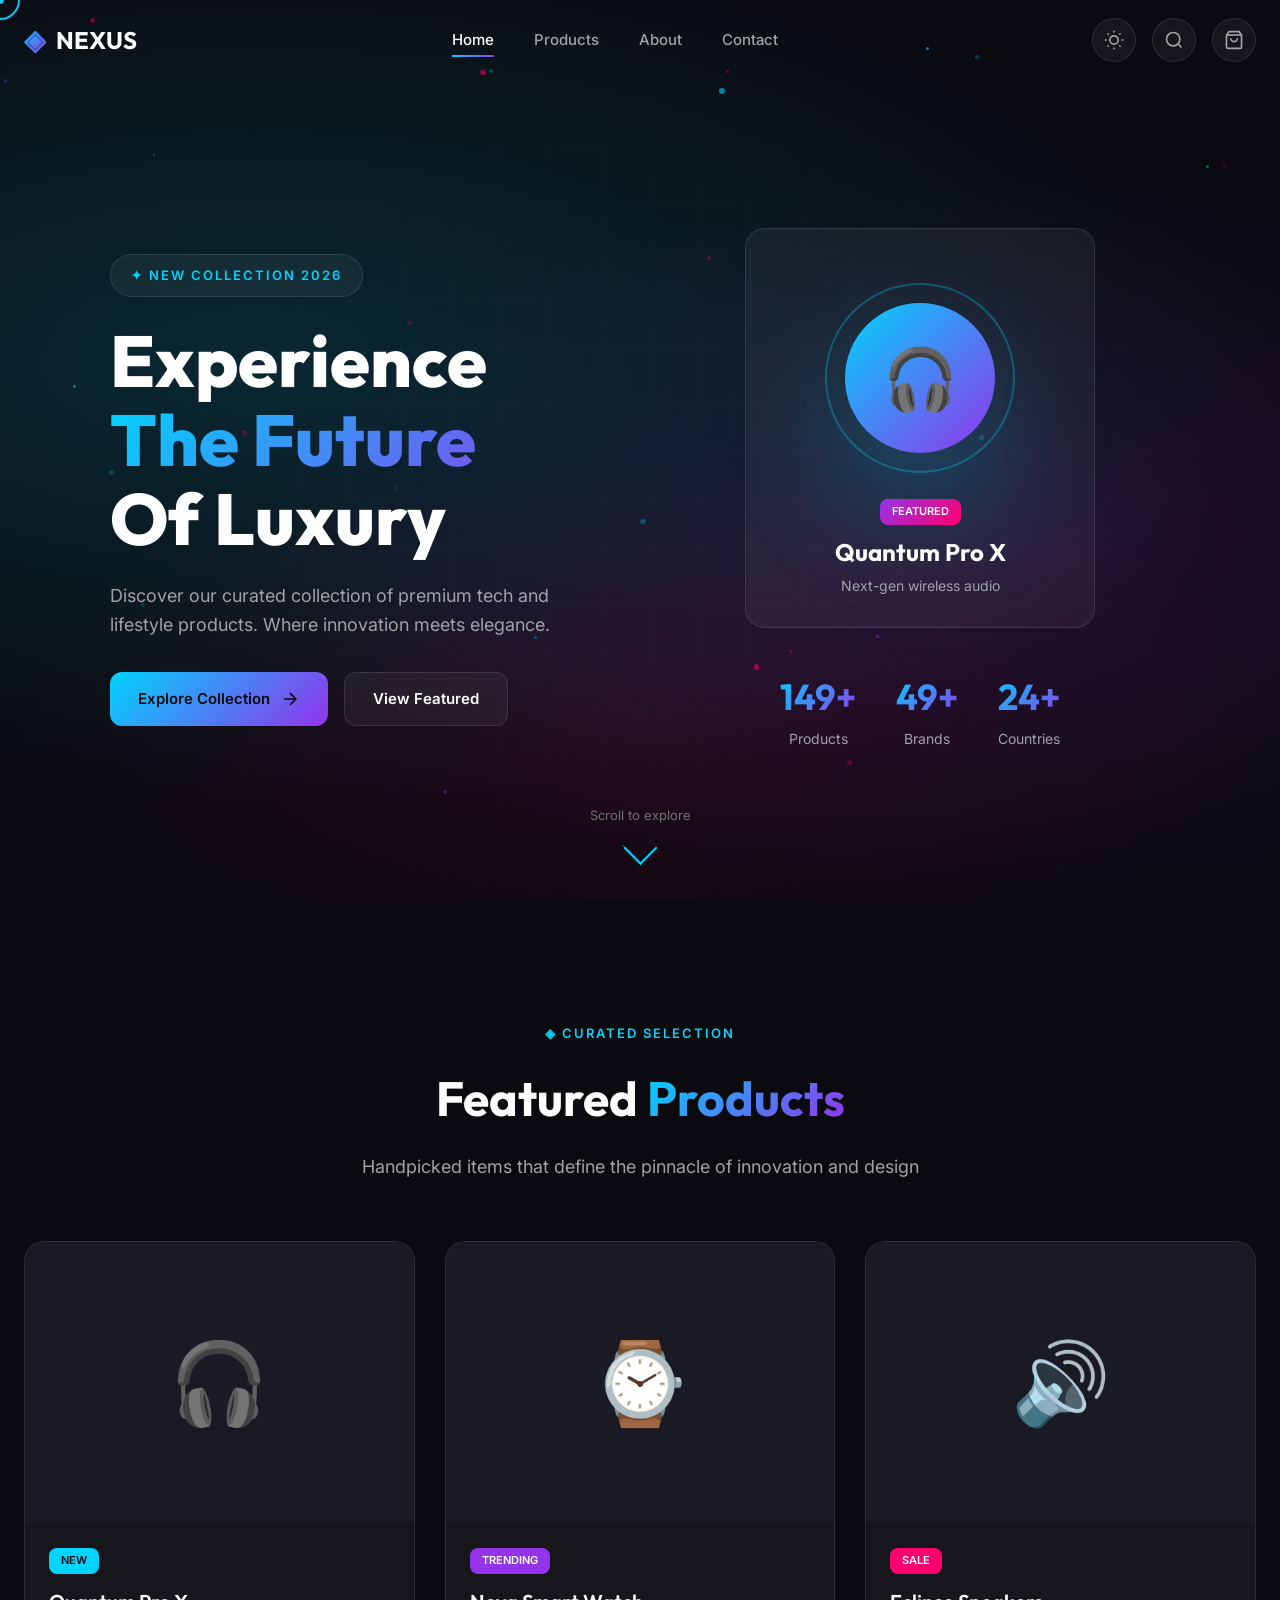
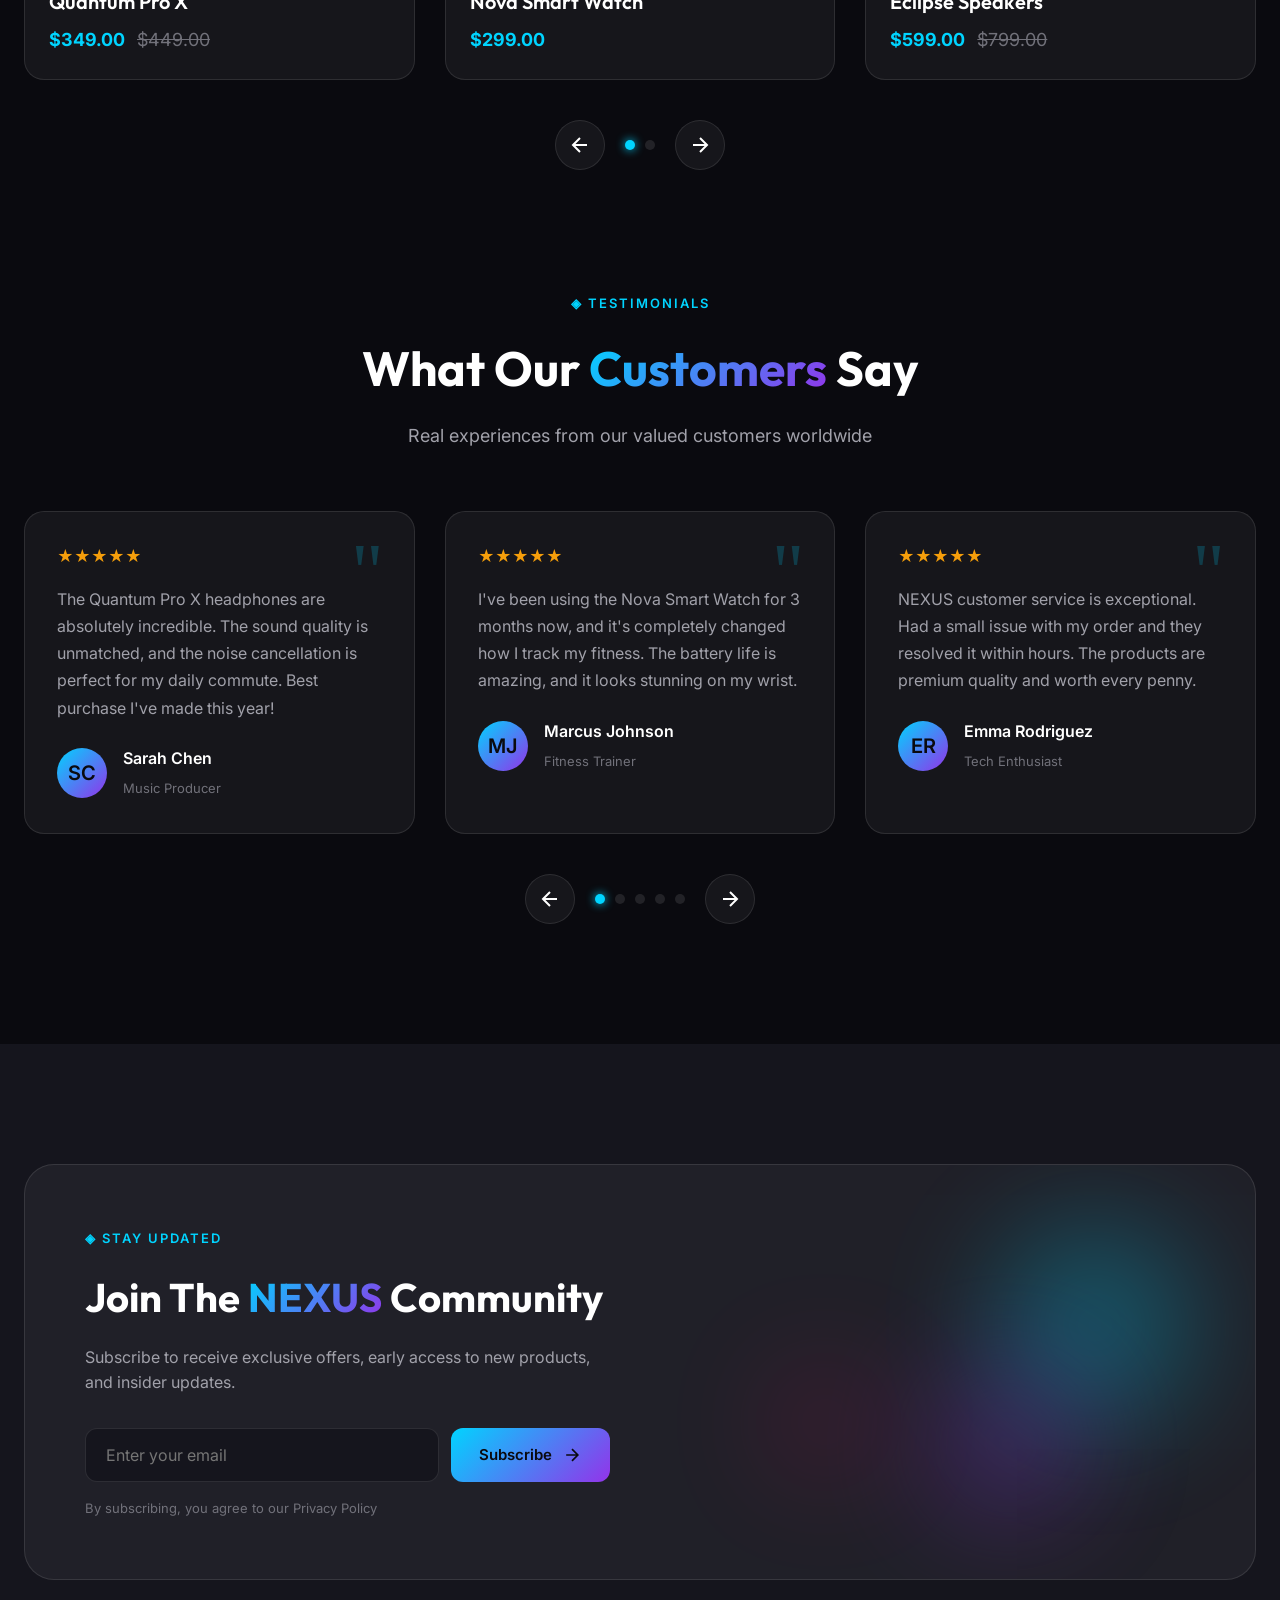
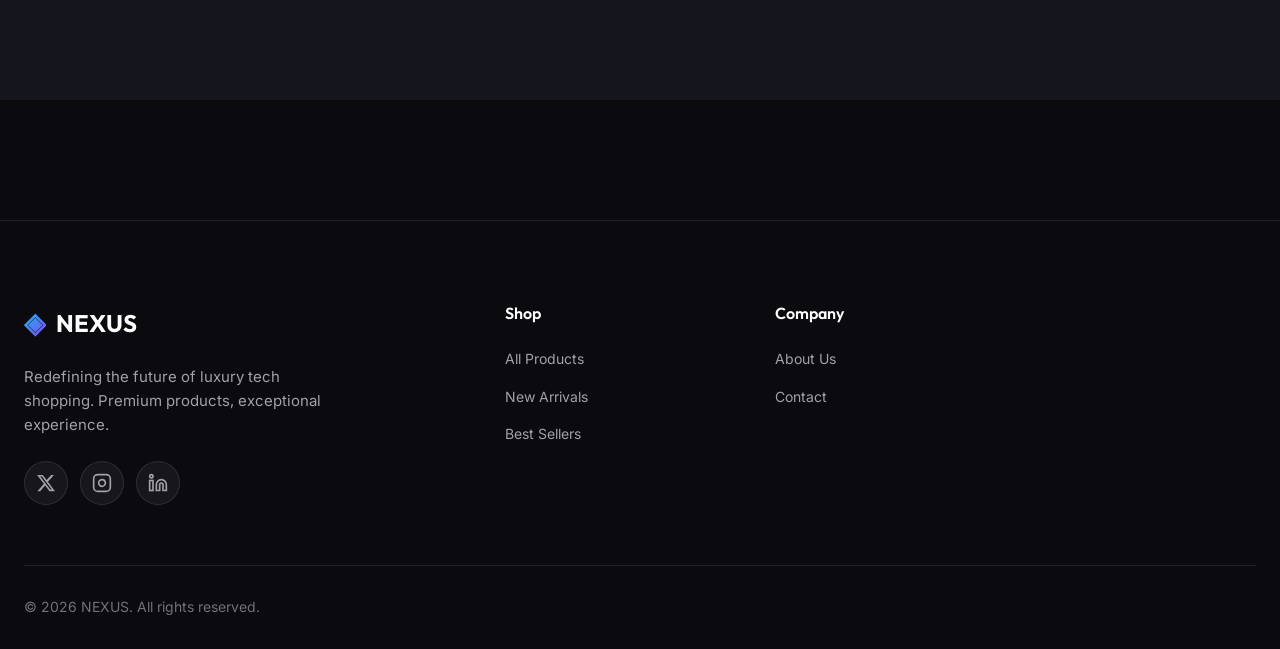
==== index.html @ 5482d5ea "first commit" ====
<!DOCTYPE html>
<html lang="en">

<head>
    <meta charset="UTF-8">
    <meta name="viewport" content="width=device-width, initial-scale=1.0">
    <meta name="description"
        content="NEXUS - Premium luxury e-commerce destination for cutting-edge tech and lifestyle products. Experience the future of online shopping.">
    <meta name="keywords" content="luxury, ecommerce, premium, tech, gadgets, lifestyle">
    <meta name="author" content="NEXUS">
    <title>NEXUS | Premium Tech & Lifestyle</title>

    <!-- Google Fonts -->
    <link rel="preconnect" href="https://fonts.googleapis.com">
    <link rel="preconnect" href="https://fonts.gstatic.com" crossorigin>
    <link
        href="https://fonts.googleapis.com/css2?family=Inter:wght@300;400;500;600;700&family=Outfit:wght@300;400;500;600;700;800&display=swap"
        rel="stylesheet">

    <!-- Styles -->
    <link rel="stylesheet" href="styles.css">
</head>

<body>
    <!-- Particle Background -->
    <div id="particles-container" class="particles-container"></div>

    <!-- Custom Cursor -->
    <div class="cursor cursor-dot"></div>
    <div class="cursor cursor-outline"></div>

    <!-- Loading Screen -->
    <div id="loading-screen" class="loading-screen">
        <div class="loader">
            <div class="loader-ring"></div>
            <div class="loader-ring"></div>
            <div class="loader-ring"></div>
            <span class="loader-text">NEXUS</span>
        </div>
    </div>

    <!-- Header -->
    <header id="header" class="header">
        <nav class="nav container">
            <a href="#" class="logo">
                <span class="logo-icon">◈</span>
                <span class="logo-text">NEXUS</span>
            </a>

            <ul class="nav-links">
                <li><a href="index.html" class="nav-link active">Home</a></li>
                <li><a href="products.html" class="nav-link">Products</a></li>
                <li><a href="about.html" class="nav-link">About</a></li>
                <li><a href="contact.html" class="nav-link">Contact</a></li>
            </ul>

            <div class="nav-actions">
                <button id="theme-toggle" class="nav-btn magnetic-btn" aria-label="Toggle Theme">
                    <svg class="theme-icon-dark" width="20" height="20" viewBox="0 0 24 24" fill="none"
                        stroke="currentColor" stroke-width="2">
                        <circle cx="12" cy="12" r="5"></circle>
                        <line x1="12" y1="1" x2="12" y2="3"></line>
                        <line x1="12" y1="21" x2="12" y2="23"></line>
                        <line x1="4.22" y1="4.22" x2="5.64" y2="5.64"></line>
                        <line x1="18.36" y1="18.36" x2="19.78" y2="19.78"></line>
                        <line x1="1" y1="12" x2="3" y2="12"></line>
                        <line x1="21" y1="12" x2="23" y2="12"></line>
                        <line x1="4.22" y1="19.78" x2="5.64" y2="18.36"></line>
                        <line x1="18.36" y1="5.64" x2="19.78" y2="4.22"></line>
                    </svg>
                    <svg class="theme-icon-light" width="20" height="20" viewBox="0 0 24 24" fill="none"
                        stroke="currentColor" stroke-width="2">
                        <path d="M21 12.79A9 9 0 1 1 11.21 3 7 7 0 0 0 21 12.79z"></path>
                    </svg>
                </button>

                <button id="search-toggle" class="nav-btn magnetic-btn" aria-label="Search">
                    <svg width="20" height="20" viewBox="0 0 24 24" fill="none" stroke="currentColor" stroke-width="2">
                        <circle cx="11" cy="11" r="8"></circle>
                        <path d="M21 21l-4.35-4.35"></path>
                    </svg>
                </button>

                <button id="cart-toggle" class="nav-btn magnetic-btn cart-btn" aria-label="Shopping Cart">
                    <svg width="20" height="20" viewBox="0 0 24 24" fill="none" stroke="currentColor" stroke-width="2">
                        <path d="M6 2L3 6v14a2 2 0 0 0 2 2h14a2 2 0 0 0 2-2V6l-3-4z"></path>
                        <line x1="3" y1="6" x2="21" y2="6"></line>
                        <path d="M16 10a4 4 0 0 1-8 0"></path>
                    </svg>
                    <span id="cart-count" class="cart-count">0</span>
                </button>

                <button id="mobile-menu-toggle" class="nav-btn mobile-menu-btn" aria-label="Menu">
                    <span class="hamburger"></span>
                </button>
            </div>
        </nav>

        <!-- Mobile Menu -->
        <div id="mobile-menu" class="mobile-menu">
            <ul class="mobile-nav-links">
                <li><a href="index.html" class="mobile-nav-link">Home</a></li>
                <li><a href="products.html" class="mobile-nav-link">Products</a></li>
                <li><a href="about.html" class="mobile-nav-link">About</a></li>
                <li><a href="contact.html" class="mobile-nav-link">Contact</a></li>
            </ul>
        </div>
    </header>

    <!-- Search Overlay -->
    <div id="search-overlay" class="search-overlay">
        <div class="search-container">
            <button id="search-close" class="search-close">&times;</button>
            <div class="search-input-wrapper">
                <svg class="search-icon" width="24" height="24" viewBox="0 0 24 24" fill="none" stroke="currentColor"
                    stroke-width="2">
                    <circle cx="11" cy="11" r="8"></circle>
                    <path d="M21 21l-4.35-4.35"></path>
                </svg>
                <input type="text" id="search-input" class="search-input" placeholder="Search for products..."
                    autocomplete="off">
            </div>
            <div id="search-suggestions" class="search-suggestions"></div>
        </div>
    </div>

    <!-- Main Content -->
    <main>
        <!-- Hero Section -->
        <section id="home" class="hero">
            <div class="hero-bg">
                <div class="hero-gradient"></div>
                <div class="hero-mesh"></div>
            </div>

            <div class="hero-content container">
                <div class="hero-text">
                    <span class="hero-badge animate-on-scroll">✦ NEW COLLECTION 2026</span>
                    <h1 class="hero-title">
                        <span class="title-line animate-on-scroll" data-delay="100">Experience</span>
                        <span class="title-line gradient-text animate-on-scroll" data-delay="200">The Future</span>
                        <span class="title-line animate-on-scroll" data-delay="300">Of Luxury</span>
                    </h1>
                    <p class="hero-description animate-on-scroll" data-delay="400">
                        Discover our curated collection of premium tech and lifestyle products.
                        Where innovation meets elegance.
                    </p>
                    <div class="hero-buttons animate-on-scroll" data-delay="500">
                        <a href="products.html" class="btn btn-primary magnetic-btn">
                            <span>Explore Collection</span>
                            <svg width="20" height="20" viewBox="0 0 24 24" fill="none" stroke="currentColor"
                                stroke-width="2">
                                <path d="M5 12h14M12 5l7 7-7 7" />
                            </svg>
                        </a>
                        <a href="#featured" class="btn btn-secondary magnetic-btn">
                            <span>View Featured</span>
                        </a>
                    </div>
                </div>

                <div class="hero-showcase animate-on-scroll" data-delay="300">
                    <div class="showcase-3d">
                        <div class="showcase-card">
                            <div class="showcase-glow"></div>
                            <div class="showcase-image">
                                <div class="floating-product">
                                    <div class="product-hologram"></div>
                                </div>
                            </div>
                            <div class="showcase-info">
                                <span class="showcase-label">Featured</span>
                                <h3>Quantum Pro X</h3>
                                <p>Next-gen wireless audio</p>
                            </div>
                        </div>
                    </div>
                    <div class="showcase-stats">
                        <div class="stat-item">
                            <span class="stat-value" data-count="150">0</span>
                            <span class="stat-label">Products</span>
                        </div>
                        <div class="stat-item">
                            <span class="stat-value" data-count="50">0</span>
                            <span class="stat-label">Brands</span>
                        </div>
                        <div class="stat-item">
                            <span class="stat-value" data-count="25">0</span>
                            <span class="stat-label">Countries</span>
                        </div>
                    </div>
                </div>
            </div>

            <div class="scroll-indicator">
                <span>Scroll to explore</span>
                <div class="scroll-arrow"></div>
            </div>
        </section>

        <!-- Featured Products Section -->
        <section id="featured" class="featured-section">
            <div class="container">
                <div class="section-header animate-on-scroll">
                    <span class="section-badge">◈ CURATED SELECTION</span>
                    <h2 class="section-title">Featured <span class="gradient-text">Products</span></h2>
                    <p class="section-description">Handpicked items that define the pinnacle of innovation and design
                    </p>
                </div>

                <div class="featured-carousel">
                    <div class="carousel-track" id="featured-track">
                        <!-- Featured products will be injected by JS -->
                    </div>
                    <div class="carousel-controls">
                        <button id="featured-prev" class="carousel-btn magnetic-btn" aria-label="Previous">
                            <svg width="24" height="24" viewBox="0 0 24 24" fill="none" stroke="currentColor"
                                stroke-width="2">
                                <path d="M19 12H5M12 19l-7-7 7-7" />
                            </svg>
                        </button>
                        <div class="carousel-dots" id="featured-dots"></div>
                        <button id="featured-next" class="carousel-btn magnetic-btn" aria-label="Next">
                            <svg width="24" height="24" viewBox="0 0 24 24" fill="none" stroke="currentColor"
                                stroke-width="2">
                                <path d="M5 12h14M12 5l7 7-7 7" />
                            </svg>
                        </button>
                    </div>
                </div>
            </div>

            <!-- Testimonials Section -->
            <section id="testimonials" class="testimonials-section">
                <div class="container">
                    <div class="section-header animate-on-scroll">
                        <span class="section-badge">◈ TESTIMONIALS</span>
                        <h2 class="section-title">What Our <span class="gradient-text">Customers</span> Say</h2>
                        <p class="section-description">Real experiences from our valued customers worldwide</p>
                    </div>

                    <div class="testimonials-carousel">
                        <div class="testimonials-track" id="testimonials-track">
                            <!-- Testimonials will be injected by JS -->
                        </div>
                        <div class="testimonials-controls">
                            <button id="testimonials-prev" class="carousel-btn magnetic-btn" aria-label="Previous">
                                <svg width="24" height="24" viewBox="0 0 24 24" fill="none" stroke="currentColor"
                                    stroke-width="2">
                                    <path d="M19 12H5M12 19l-7-7 7-7" />
                                </svg>
                            </button>
                            <div class="carousel-dots" id="testimonials-dots"></div>
                            <button id="testimonials-next" class="carousel-btn magnetic-btn" aria-label="Next">
                                <svg width="24" height="24" viewBox="0 0 24 24" fill="none" stroke="currentColor"
                                    stroke-width="2">
                                    <path d="M5 12h14M12 5l7 7-7 7" />
                                </svg>
                            </button>
                        </div>
                    </div>
                </div>
            </section>

            <!-- Newsletter Section -->
            <section id="contact" class="newsletter-section">
                <div class="container">
                    <div class="newsletter-card animate-on-scroll">
                        <div class="newsletter-content">
                            <span class="section-badge">◈ STAY UPDATED</span>
                            <h2 class="newsletter-title">Join The <span class="gradient-text">NEXUS</span> Community
                            </h2>
                            <p class="newsletter-description">Subscribe to receive exclusive offers, early access to new
                                products, and insider updates.</p>
                            <form id="newsletter-form" class="newsletter-form">
                                <div class="newsletter-input-group">
                                    <input type="email" id="newsletter-email" placeholder="Enter your email" required>
                                    <button type="submit" class="btn btn-primary magnetic-btn">
                                        <span>Subscribe</span>
                                        <svg width="20" height="20" viewBox="0 0 24 24" fill="none"
                                            stroke="currentColor" stroke-width="2">
                                            <path d="M5 12h14M12 5l7 7-7 7" />
                                        </svg>
                                    </button>
                                </div>
                            </form>
                            <p class="newsletter-note">By subscribing, you agree to our Privacy Policy</p>
                        </div>
                        <div class="newsletter-visual">
                            <div class="newsletter-shapes">
                                <div class="shape shape-1"></div>
                                <div class="shape shape-2"></div>
                                <div class="shape shape-3"></div>
                            </div>
                        </div>
                    </div>
                </div>
            </section>
    </main>

    <!-- Footer -->
    <footer class="footer">
        <div class="container">
            <div class="footer-grid">
                <div class="footer-brand">
                    <a href="index.html" class="logo">
                        <span class="logo-icon">◈</span>
                        <span class="logo-text">NEXUS</span>
                    </a>
                    <p class="footer-tagline">Redefining the future of luxury tech shopping. Premium products,
                        exceptional experience.</p>
                    <div class="footer-social">
                        <a href="#" class="social-link magnetic-btn" aria-label="Twitter">
                            <svg width="20" height="20" viewBox="0 0 24 24" fill="currentColor">
                                <path
                                    d="M18.244 2.25h3.308l-7.227 8.26 8.502 11.24H16.17l-5.214-6.817L4.99 21.75H1.68l7.73-8.835L1.254 2.25H8.08l4.713 6.231zm-1.161 17.52h1.833L7.084 4.126H5.117z" />
                            </svg>
                        </a>
                        <a href="#" class="social-link magnetic-btn" aria-label="Instagram">
                            <svg width="20" height="20" viewBox="0 0 24 24" fill="none" stroke="currentColor"
                                stroke-width="2">
                                <rect x="2" y="2" width="20" height="20" rx="5" ry="5"></rect>
                                <path d="M16 11.37A4 4 0 1 1 12.63 8 4 4 0 0 1 16 11.37z"></path>
                            </svg>
                        </a>
                        <a href="#" class="social-link magnetic-btn" aria-label="LinkedIn">
                            <svg width="20" height="20" viewBox="0 0 24 24" fill="none" stroke="currentColor"
                                stroke-width="2">
                                <path
                                    d="M16 8a6 6 0 0 1 6 6v7h-4v-7a2 2 0 0 0-2-2 2 2 0 0 0-2 2v7h-4v-7a6 6 0 0 1 6-6z">
                                </path>
                                <rect x="2" y="9" width="4" height="12"></rect>
                                <circle cx="4" cy="4" r="2"></circle>
                            </svg>
                        </a>
                    </div>
                </div>
                <div class="footer-links">
                    <h4>Shop</h4>
                    <ul>
                        <li><a href="products.html">All Products</a></li>
                        <li><a href="products.html">New Arrivals</a></li>
                        <li><a href="products.html">Best Sellers</a></li>
                    </ul>
                </div>
                <div class="footer-links">
                    <h4>Company</h4>
                    <ul>
                        <li><a href="about.html">About Us</a></li>
                        <li><a href="contact.html">Contact</a></li>
                    </ul>
                </div>
            </div>
            <div class="footer-bottom">
                <p>&copy; 2026 NEXUS. All rights reserved.</p>
            </div>
        </div>
    </footer>

    <!-- Cart Sidebar -->
    <div id="cart-overlay" class="cart-overlay"></div>
    <aside id="cart-sidebar" class="cart-sidebar">
        <div class="cart-header">
            <h3>Your Cart</h3>
            <button id="cart-close" class="cart-close">&times;</button>
        </div>

        <div id="cart-items" class="cart-items">
            <!-- Cart items will be injected by JS -->
            <div class="cart-empty">
                <svg width="64" height="64" viewBox="0 0 24 24" fill="none" stroke="currentColor" stroke-width="1">
                    <path d="M6 2L3 6v14a2 2 0 0 0 2 2h14a2 2 0 0 0 2-2V6l-3-4z"></path>
                    <line x1="3" y1="6" x2="21" y2="6"></line>
                    <path d="M16 10a4 4 0 0 1-8 0"></path>
                </svg>
                <p>Your cart is empty</p>
                <a href="#products" class="btn btn-secondary">Start Shopping</a>
            </div>
        </div>

        <div id="cart-footer" class="cart-footer">
            <div class="cart-subtotal">
                <span>Subtotal</span>
                <span id="cart-total">$0.00</span>
            </div>
            <p class="cart-note">Shipping and taxes calculated at checkout</p>
            <button id="checkout-btn" class="btn btn-primary checkout-btn magnetic-btn">
                <span>Proceed to Checkout</span>
                <svg width="20" height="20" viewBox="0 0 24 24" fill="none" stroke="currentColor" stroke-width="2">
                    <path d="M5 12h14M12 5l7 7-7 7" />
                </svg>
            </button>
        </div>
    </aside>

    <!-- Product Quick View Modal -->
    <div id="product-modal" class="product-modal">
        <div class="modal-overlay"></div>
        <div class="modal-content">
            <button id="modal-close" class="modal-close">&times;</button>

            <div class="modal-body">
                <div class="modal-gallery">
                    <div class="gallery-main">
                        <img id="modal-main-image" src="" alt="Product Image">
                        <button class="gallery-zoom" id="gallery-zoom">
                            <svg width="24" height="24" viewBox="0 0 24 24" fill="none" stroke="currentColor"
                                stroke-width="2">
                                <circle cx="11" cy="11" r="8"></circle>
                                <line x1="21" y1="21" x2="16.65" y2="16.65"></line>
                                <line x1="11" y1="8" x2="11" y2="14"></line>
                                <line x1="8" y1="11" x2="14" y2="11"></line>
                            </svg>
                        </button>
                    </div>
                    <div class="gallery-thumbs" id="modal-thumbs">
                        <!-- Thumbnails injected by JS -->
                    </div>
                </div>

                <div class="modal-details">
                    <div class="modal-badges" id="modal-badges"></div>
                    <h2 id="modal-title" class="modal-title"></h2>
                    <div class="modal-rating" id="modal-rating"></div>
                    <div class="modal-price" id="modal-price"></div>
                    <p id="modal-description" class="modal-description"></p>

                    <div class="modal-options">
                        <div class="quantity-selector">
                            <label>Quantity</label>
                            <div class="quantity-controls">
                                <button id="qty-decrease" class="qty-btn">-</button>
                                <input type="number" id="modal-quantity" value="1" min="1" max="10">
                                <button id="qty-increase" class="qty-btn">+</button>
                            </div>
                        </div>
                    </div>

                    <div class="modal-actions">
                        <button id="modal-add-to-cart" class="btn btn-primary magnetic-btn">
                            <svg width="20" height="20" viewBox="0 0 24 24" fill="none" stroke="currentColor"
                                stroke-width="2">
                                <path d="M6 2L3 6v14a2 2 0 0 0 2 2h14a2 2 0 0 0 2-2V6l-3-4z"></path>
                                <line x1="3" y1="6" x2="21" y2="6"></line>
                                <path d="M16 10a4 4 0 0 1-8 0"></path>
                            </svg>
                            <span>Add to Cart</span>
                        </button>
                        <button class="btn btn-secondary wishlist-btn magnetic-btn">
                            <svg width="20" height="20" viewBox="0 0 24 24" fill="none" stroke="currentColor"
                                stroke-width="2">
                                <path
                                    d="M20.84 4.61a5.5 5.5 0 0 0-7.78 0L12 5.67l-1.06-1.06a5.5 5.5 0 0 0-7.78 7.78l1.06 1.06L12 21.23l7.78-7.78 1.06-1.06a5.5 5.5 0 0 0 0-7.78z">
                                </path>
                            </svg>
                        </button>
                    </div>

                    <div class="modal-features">
                        <div class="feature-item">
                            <svg width="20" height="20" viewBox="0 0 24 24" fill="none" stroke="currentColor"
                                stroke-width="2">
                                <rect x="1" y="3" width="15" height="13"></rect>
                                <polygon points="16 8 20 8 23 11 23 16 16 16 16 8"></polygon>
                                <circle cx="5.5" cy="18.5" r="2.5"></circle>
                                <circle cx="18.5" cy="18.5" r="2.5"></circle>
                            </svg>
                            <span>Free Shipping</span>
                        </div>
                        <div class="feature-item">
                            <svg width="20" height="20" viewBox="0 0 24 24" fill="none" stroke="currentColor"
                                stroke-width="2">
                                <polyline points="23 4 23 10 17 10"></polyline>
                                <path d="M20.49 15a9 9 0 1 1-2.12-9.36L23 10"></path>
                            </svg>
                            <span>30-Day Returns</span>
                        </div>
                        <div class="feature-item">
                            <svg width="20" height="20" viewBox="0 0 24 24" fill="none" stroke="currentColor"
                                stroke-width="2">
                                <path d="M12 22s8-4 8-10V5l-8-3-8 3v7c0 6 8 10 8 10z"></path>
                            </svg>
                            <span>2 Year Warranty</span>
                        </div>
                    </div>
                </div>
            </div>
        </div>
    </div>

    <!-- Image Zoom Modal -->
    <div id="zoom-modal" class="zoom-modal">
        <button id="zoom-close" class="zoom-close">&times;</button>
        <img id="zoom-image" src="" alt="Zoomed Product Image">
    </div>

    <!-- Toast Notification -->
    <div id="toast-container" class="toast-container"></div>

    <!-- JavaScript -->
    <script src="script.js"></script>
</body>

</html>
---- styles.css ----
/* ========================================
   NEXUS - Luxury E-Commerce Styles
   ======================================== */

/* CSS Custom Properties */
:root {
    /* Colors */
    --bg-primary: #0a0a0f;
    --bg-secondary: #15151d;
    --bg-tertiary: #1a1a25;
    --surface: rgba(255, 255, 255, 0.03);
    --surface-hover: rgba(255, 255, 255, 0.06);
    --glass: rgba(255, 255, 255, 0.05);
    --glass-border: rgba(255, 255, 255, 0.1);

    --primary: #00d4ff;
    --primary-dark: #00a8cc;
    --secondary: #9333ea;
    --accent: #ff006e;
    --success: #10b981;
    --warning: #f59e0b;

    --text-primary: #ffffff;
    --text-secondary: #a1a1aa;
    --text-muted: #71717a;

    /* Gradients */
    --gradient-primary: linear-gradient(135deg, var(--primary), var(--secondary));
    --gradient-accent: linear-gradient(135deg, var(--secondary), var(--accent));
    --gradient-glow: radial-gradient(circle at center, var(--primary), transparent 70%);

    /* Typography */
    --font-display: 'Outfit', sans-serif;
    --font-body: 'Inter', sans-serif;

    /* Spacing */
    --container-max: 1400px;
    --section-padding: 120px;
    --header-height: 80px;

    /* Transitions */
    --transition-fast: 0.2s ease;
    --transition-normal: 0.3s ease;
    --transition-slow: 0.5s ease;
    --transition-bounce: 0.5s cubic-bezier(0.68, -0.55, 0.265, 1.55);

    /* Shadows */
    --shadow-sm: 0 2px 10px rgba(0, 0, 0, 0.3);
    --shadow-md: 0 4px 20px rgba(0, 0, 0, 0.4);
    --shadow-lg: 0 10px 40px rgba(0, 0, 0, 0.5);
    --shadow-glow: 0 0 30px rgba(0, 212, 255, 0.3);

    /* Border Radius */
    --radius-sm: 8px;
    --radius-md: 12px;
    --radius-lg: 20px;
    --radius-xl: 30px;
}

/* Reset & Base */
*,
*::before,
*::after {
    margin: 0;
    padding: 0;
    box-sizing: border-box;
}

html {
    scroll-behavior: smooth;
    scrollbar-width: thin;
    scrollbar-color: var(--primary) var(--bg-secondary);
}

body {
    font-family: var(--font-body);
    background: var(--bg-primary);
    color: var(--text-primary);
    line-height: 1.6;
    overflow-x: hidden;
    -webkit-font-smoothing: antialiased;
}

::-webkit-scrollbar {
    width: 8px;
}

::-webkit-scrollbar-track {
    background: var(--bg-secondary);
}

::-webkit-scrollbar-thumb {
    background: var(--gradient-primary);
    border-radius: 4px;
}

a {
    text-decoration: none;
    color: inherit;
    transition: var(--transition-fast);
}

button {
    font-family: inherit;
    cursor: pointer;
    border: none;
    background: none;
}

img {
    max-width: 100%;
    display: block;
}

ul {
    list-style: none;
}

input,
select {
    font-family: inherit;
    font-size: inherit;
}

.container {
    max-width: var(--container-max);
    margin: 0 auto;
    padding: 0 24px;
}

/* Custom Cursor */
.cursor {
    position: fixed;
    pointer-events: none;
    z-index: 10000;
    mix-blend-mode: difference;
}

.cursor-dot {
    width: 8px;
    height: 8px;
    background: var(--primary);
    border-radius: 50%;
    transform: translate(-50%, -50%);
    transition: transform 0.1s ease;
}

.cursor-outline {
    width: 40px;
    height: 40px;
    border: 2px solid var(--primary);
    border-radius: 50%;
    transform: translate(-50%, -50%);
    transition: transform 0.15s ease, width 0.3s ease, height 0.3s ease;
}

.cursor-outline.hover {
    width: 60px;
    height: 60px;
    border-color: var(--secondary);
}

@media (max-width: 1024px) {
    .cursor {
        display: none;
    }
}

/* Particles Background */
.particles-container {
    position: fixed;
    top: 0;
    left: 0;
    width: 100%;
    height: 100%;
    pointer-events: none;
    z-index: 0;
    overflow: hidden;
}

.particle {
    position: absolute;
    width: 4px;
    height: 4px;
    background: var(--primary);
    border-radius: 50%;
    opacity: 0.3;
    animation: float 15s infinite ease-in-out;
}

@keyframes float {

    0%,
    100% {
        transform: translate(0, 0) scale(1);
        opacity: 0.3;
    }

    25% {
        transform: translate(50px, -100px) scale(1.2);
        opacity: 0.5;
    }

    50% {
        transform: translate(-30px, -200px) scale(0.8);
        opacity: 0.3;
    }

    75% {
        transform: translate(80px, -300px) scale(1.1);
        opacity: 0.4;
    }
}

/* Loading Screen */
.loading-screen {
    position: fixed;
    top: 0;
    left: 0;
    width: 100%;
    height: 100%;
    background: var(--bg-primary);
    display: flex;
    align-items: center;
    justify-content: center;
    z-index: 10001;
    transition: opacity 0.5s ease, visibility 0.5s ease;
}

.loading-screen.hidden {
    opacity: 0;
    visibility: hidden;
}

.loader {
    position: relative;
    width: 120px;
    height: 120px;
    display: flex;
    align-items: center;
    justify-content: center;
}

.loader-ring {
    position: absolute;
    width: 100%;
    height: 100%;
    border: 2px solid transparent;
    border-top-color: var(--primary);
    border-radius: 50%;
    animation: spin 1.5s linear infinite;
}

.loader-ring:nth-child(2) {
    width: 80%;
    height: 80%;
    border-top-color: var(--secondary);
    animation-duration: 1.2s;
    animation-direction: reverse;
}

.loader-ring:nth-child(3) {
    width: 60%;
    height: 60%;
    border-top-color: var(--accent);
    animation-duration: 0.9s;
}

.loader-text {
    font-family: var(--font-display);
    font-size: 14px;
    font-weight: 600;
    letter-spacing: 4px;
    color: var(--text-primary);
}

@keyframes spin {
    to {
        transform: rotate(360deg);
    }
}

/* Header */
.header {
    position: fixed;
    top: 0;
    left: 0;
    width: 100%;
    height: var(--header-height);
    z-index: 1000;
    transition: var(--transition-normal);
}

.header::before {
    content: '';
    position: absolute;
    inset: 0;
    background: rgba(10, 10, 15, 0.8);
    backdrop-filter: blur(20px);
    border-bottom: 1px solid var(--glass-border);
    opacity: 0;
    transition: var(--transition-normal);
}

.header.scrolled::before {
    opacity: 1;
}

.nav {
    position: relative;
    display: flex;
    align-items: center;
    justify-content: space-between;
    height: 100%;
}

.logo {
    display: flex;
    align-items: center;
    gap: 10px;
    font-family: var(--font-display);
    font-size: 24px;
    font-weight: 700;
    z-index: 10;
}

.logo-icon {
    font-size: 28px;
    background: var(--gradient-primary);
    -webkit-background-clip: text;
    -webkit-text-fill-color: transparent;
    background-clip: text;
    animation: pulse-glow 2s ease-in-out infinite;
}

@keyframes pulse-glow {

    0%,
    100% {
        filter: drop-shadow(0 0 10px rgba(0, 212, 255, 0.5));
    }

    50% {
        filter: drop-shadow(0 0 20px rgba(0, 212, 255, 0.8));
    }
}

.nav-links {
    display: flex;
    gap: 40px;
}

.nav-link {
    position: relative;
    font-size: 15px;
    font-weight: 500;
    color: var(--text-secondary);
    padding: 8px 0;
    transition: var(--transition-fast);
}

.nav-link::after {
    content: '';
    position: absolute;
    bottom: 0;
    left: 0;
    width: 0;
    height: 2px;
    background: var(--gradient-primary);
    transition: var(--transition-normal);
}

.nav-link:hover,
.nav-link.active {
    color: var(--text-primary);
}

.nav-link:hover::after,
.nav-link.active::after {
    width: 100%;
}

.nav-actions {
    display: flex;
    align-items: center;
    gap: 16px;
}

.nav-btn {
    position: relative;
    width: 44px;
    height: 44px;
    display: flex;
    align-items: center;
    justify-content: center;
    color: var(--text-secondary);
    border-radius: 50%;
    background: var(--glass);
    border: 1px solid var(--glass-border);
    transition: var(--transition-normal);
}

.nav-btn:hover {
    color: var(--text-primary);
    background: var(--surface-hover);
    border-color: var(--primary);
    box-shadow: var(--shadow-glow);
}

.cart-count {
    position: absolute;
    top: -4px;
    right: -4px;
    width: 20px;
    height: 20px;
    background: var(--gradient-primary);
    border-radius: 50%;
    font-size: 11px;
    font-weight: 600;
    display: flex;
    align-items: center;
    justify-content: center;
    opacity: 0;
    transform: scale(0);
    transition: var(--transition-bounce);
}

.cart-count.show {
    opacity: 1;
    transform: scale(1);
}

.mobile-menu-btn {
    display: none;
}

.hamburger {
    width: 20px;
    height: 2px;
    background: var(--text-primary);
    position: relative;
    transition: var(--transition-fast);
}

.hamburger::before,
.hamburger::after {
    content: '';
    position: absolute;
    width: 100%;
    height: 100%;
    background: inherit;
    transition: var(--transition-fast);
}

.hamburger::before {
    top: -6px;
}

.hamburger::after {
    top: 6px;
}

.mobile-menu-btn.active .hamburger {
    background: transparent;
}

.mobile-menu-btn.active .hamburger::before {
    top: 0;
    transform: rotate(45deg);
}

.mobile-menu-btn.active .hamburger::after {
    top: 0;
    transform: rotate(-45deg);
}

/* Mobile Menu */
.mobile-menu {
    position: fixed;
    top: var(--header-height);
    left: 0;
    width: 100%;
    height: calc(100vh - var(--header-height));
    background: var(--bg-primary);
    padding: 40px 24px;
    transform: translateX(-100%);
    transition: var(--transition-normal);
    z-index: 999;
}

.mobile-menu.active {
    transform: translateX(0);
}

.mobile-nav-links {
    display: flex;
    flex-direction: column;
    gap: 24px;
}

.mobile-nav-link {
    font-family: var(--font-display);
    font-size: 32px;
    font-weight: 600;
    color: var(--text-secondary);
    transition: var(--transition-fast);
}

.mobile-nav-link:hover {
    color: var(--text-primary);
    transform: translateX(10px);
}

/* Search Overlay */
.search-overlay {
    position: fixed;
    inset: 0;
    background: rgba(10, 10, 15, 0.95);
    backdrop-filter: blur(20px);
    display: flex;
    align-items: flex-start;
    justify-content: center;
    padding-top: 15vh;
    z-index: 2000;
    opacity: 0;
    visibility: hidden;
    transition: var(--transition-normal);
}

.search-overlay.active {
    opacity: 1;
    visibility: visible;
}

.search-container {
    width: 100%;
    max-width: 700px;
    padding: 0 24px;
    transform: translateY(-30px);
    transition: var(--transition-normal);
}

.search-overlay.active .search-container {
    transform: translateY(0);
}

.search-close {
    position: absolute;
    top: 30px;
    right: 30px;
    font-size: 40px;
    color: var(--text-secondary);
    background: none;
    border: none;
    cursor: pointer;
    transition: var(--transition-fast);
}

.search-close:hover {
    color: var(--text-primary);
    transform: rotate(90deg);
}

.search-input-wrapper {
    position: relative;
    display: flex;
    align-items: center;
}

.search-icon {
    position: absolute;
    left: 20px;
    color: var(--text-muted);
}

.search-input {
    width: 100%;
    padding: 20px 20px 20px 60px;
    font-size: 20px;
    background: var(--glass);
    border: 1px solid var(--glass-border);
    border-radius: var(--radius-lg);
    color: var(--text-primary);
    outline: none;
    transition: var(--transition-normal);
}

.search-input:focus {
    border-color: var(--primary);
    box-shadow: var(--shadow-glow);
}

.search-input::placeholder {
    color: var(--text-muted);
}

.search-suggestions {
    margin-top: 20px;
    background: var(--bg-secondary);
    border-radius: var(--radius-md);
    overflow: hidden;
    max-height: 400px;
    overflow-y: auto;
}

.search-suggestion {
    display: flex;
    align-items: center;
    gap: 16px;
    padding: 16px 20px;
    cursor: pointer;
    transition: var(--transition-fast);
}

.search-suggestion:hover {
    background: var(--surface-hover);
}

.search-suggestion-image {
    width: 50px;
    height: 50px;
    border-radius: var(--radius-sm);
    background: var(--glass);
    display: flex;
    align-items: center;
    justify-content: center;
    font-size: 24px;
}

.search-suggestion-info h4 {
    font-size: 15px;
    font-weight: 500;
    margin-bottom: 4px;
}

.search-suggestion-info span {
    font-size: 14px;
    color: var(--primary);
    font-weight: 600;
}

/* Buttons */
.btn {
    display: inline-flex;
    align-items: center;
    justify-content: center;
    gap: 10px;
    padding: 14px 28px;
    font-size: 15px;
    font-weight: 600;
    border-radius: var(--radius-md);
    transition: var(--transition-normal);
    position: relative;
    overflow: hidden;
}

.btn-primary {
    background: var(--gradient-primary);
    color: var(--bg-primary);
}

.btn-primary::before {
    content: '';
    position: absolute;
    inset: 0;
    background: linear-gradient(135deg, var(--secondary), var(--primary));
    opacity: 0;
    transition: var(--transition-normal);
}

.btn-primary:hover::before {
    opacity: 1;
}

.btn-primary span,
.btn-primary svg {
    position: relative;
    z-index: 1;
}

.btn-primary:hover {
    box-shadow: 0 0 30px rgba(0, 212, 255, 0.4);
    transform: translateY(-2px);
}

.btn-secondary {
    background: var(--glass);
    border: 1px solid var(--glass-border);
    color: var(--text-primary);
}

.btn-secondary:hover {
    background: var(--surface-hover);
    border-color: var(--primary);
}

/* Gradient Text */
.gradient-text {
    background: var(--gradient-primary);
    -webkit-background-clip: text;
    -webkit-text-fill-color: transparent;
    background-clip: text;
}

/* Section Styles */
.section-header {
    text-align: center;
    margin-bottom: 60px;
}

.section-badge {
    display: inline-block;
    font-size: 13px;
    font-weight: 600;
    letter-spacing: 2px;
    color: var(--primary);
    margin-bottom: 16px;
}

.section-title {
    font-family: var(--font-display);
    font-size: clamp(32px, 5vw, 48px);
    font-weight: 700;
    margin-bottom: 16px;
}

.section-description {
    font-size: 18px;
    color: var(--text-secondary);
    max-width: 600px;
    margin: 0 auto;
}

/* Scroll Animation */
.animate-on-scroll {
    opacity: 0;
    transform: translateY(30px);
    transition: opacity 0.6s ease, transform 0.6s ease;
}

.animate-on-scroll.visible {
    opacity: 1;
    transform: translateY(0);
}

/* Hero Section */
.hero {
    position: relative;
    min-height: 100vh;
    display: flex;
    align-items: center;
    padding-top: var(--header-height);
    overflow: hidden;
}

.hero-bg {
    position: absolute;
    inset: 0;
    z-index: -1;
}

.hero-gradient {
    position: absolute;
    inset: 0;
    background:
        radial-gradient(ellipse 80% 50% at 20% 40%, rgba(0, 212, 255, 0.15), transparent),
        radial-gradient(ellipse 60% 40% at 80% 60%, rgba(147, 51, 234, 0.15), transparent),
        radial-gradient(ellipse 50% 30% at 50% 80%, rgba(255, 0, 110, 0.1), transparent);
    animation: gradient-shift 10s ease-in-out infinite;
}

@keyframes gradient-shift {

    0%,
    100% {
        opacity: 1;
        transform: scale(1);
    }

    50% {
        opacity: 0.8;
        transform: scale(1.1);
    }
}

.hero-mesh {
    position: absolute;
    inset: 0;
    background-image:
        linear-gradient(rgba(255, 255, 255, 0.02) 1px, transparent 1px),
        linear-gradient(90deg, rgba(255, 255, 255, 0.02) 1px, transparent 1px);
    background-size: 50px 50px;
    mask-image: radial-gradient(ellipse at center, black 30%, transparent 70%);
}

.hero-content {
    display: grid;
    grid-template-columns: 1fr 1fr;
    gap: 60px;
    align-items: center;
}

.hero-badge {
    display: inline-block;
    padding: 10px 20px;
    background: var(--glass);
    border: 1px solid var(--glass-border);
    border-radius: var(--radius-xl);
    font-size: 13px;
    font-weight: 600;
    letter-spacing: 2px;
    color: var(--primary);
    margin-bottom: 24px;
}

.hero-title {
    font-family: var(--font-display);
    font-size: clamp(40px, 6vw, 72px);
    font-weight: 800;
    line-height: 1.1;
    margin-bottom: 24px;
}

.title-line {
    display: block;
}

.hero-description {
    font-size: 18px;
    color: var(--text-secondary);
    max-width: 500px;
    margin-bottom: 32px;
}

.hero-buttons {
    display: flex;
    gap: 16px;
    flex-wrap: wrap;
}

/* Hero Showcase */
.hero-showcase {
    position: relative;
    display: flex;
    flex-direction: column;
    align-items: center;
}

.showcase-3d {
    perspective: 1000px;
    margin-bottom: 40px;
}

.showcase-card {
    position: relative;
    width: 350px;
    height: 400px;
    background: var(--glass);
    border: 1px solid var(--glass-border);
    border-radius: var(--radius-lg);
    padding: 30px;
    display: flex;
    flex-direction: column;
    transform-style: preserve-3d;
    transition: transform 0.5s ease;
    animation: float-card 6s ease-in-out infinite;
}

@keyframes float-card {

    0%,
    100% {
        transform: translateY(0) rotateX(5deg) rotateY(-5deg);
    }

    50% {
        transform: translateY(-20px) rotateX(0deg) rotateY(5deg);
    }
}

.showcase-glow {
    position: absolute;
    top: 50%;
    left: 50%;
    width: 200px;
    height: 200px;
    background: var(--gradient-glow);
    transform: translate(-50%, -50%);
    filter: blur(60px);
    opacity: 0.5;
}

.showcase-image {
    flex: 1;
    display: flex;
    align-items: center;
    justify-content: center;
    position: relative;
}

.floating-product {
    width: 150px;
    height: 150px;
    background: var(--gradient-primary);
    border-radius: 50%;
    position: relative;
    animation: pulse 3s ease-in-out infinite;
}

.floating-product::before {
    content: '🎧';
    position: absolute;
    top: 50%;
    left: 50%;
    transform: translate(-50%, -50%);
    font-size: 60px;
}

.product-hologram {
    position: absolute;
    inset: -20px;
    border: 2px solid var(--primary);
    border-radius: 50%;
    opacity: 0.3;
    animation: hologram 2s ease-in-out infinite;
}

@keyframes hologram {

    0%,
    100% {
        transform: scale(1);
        opacity: 0.3;
    }

    50% {
        transform: scale(1.1);
        opacity: 0.1;
    }
}

@keyframes pulse {

    0%,
    100% {
        transform: scale(1);
        box-shadow: 0 0 30px rgba(0, 212, 255, 0.3);
    }

    50% {
        transform: scale(1.05);
        box-shadow: 0 0 50px rgba(0, 212, 255, 0.5);
    }
}

.showcase-info {
    text-align: center;
    position: relative;
    z-index: 1;
}

.showcase-label {
    display: inline-block;
    padding: 4px 12px;
    background: var(--gradient-accent);
    border-radius: var(--radius-sm);
    font-size: 11px;
    font-weight: 600;
    text-transform: uppercase;
    margin-bottom: 8px;
}

.showcase-info h3 {
    font-family: var(--font-display);
    font-size: 24px;
    font-weight: 700;
    margin-bottom: 4px;
}

.showcase-info p {
    font-size: 14px;
    color: var(--text-secondary);
}

.showcase-stats {
    display: flex;
    gap: 40px;
}

.stat-item {
    text-align: center;
}

.stat-value {
    display: block;
    font-family: var(--font-display);
    font-size: 36px;
    font-weight: 700;
    background: var(--gradient-primary);
    -webkit-background-clip: text;
    -webkit-text-fill-color: transparent;
    background-clip: text;
}

.stat-value::after {
    content: '+';
}

.stat-label {
    font-size: 14px;
    color: var(--text-secondary);
}

.scroll-indicator {
    position: absolute;
    bottom: 40px;
    left: 50%;
    transform: translateX(-50%);
    display: flex;
    flex-direction: column;
    align-items: center;
    gap: 10px;
    color: var(--text-muted);
    font-size: 13px;
    animation: bounce 2s infinite;
}

.scroll-arrow {
    width: 24px;
    height: 24px;
    border-right: 2px solid var(--primary);
    border-bottom: 2px solid var(--primary);
    transform: rotate(45deg);
}

@keyframes bounce {

    0%,
    100% {
        transform: translateX(-50%) translateY(0);
    }

    50% {
        transform: translateX(-50%) translateY(10px);
    }
}

/* Responsive */
@media (max-width: 1024px) {
    .nav-links {
        display: none;
    }

    .mobile-menu-btn {
        display: flex;
    }

    .hero-content {
        grid-template-columns: 1fr;
        text-align: center;
    }

    .hero-description {
        margin: 0 auto 32px;
    }

    .hero-buttons {
        justify-content: center;
    }

    .showcase-card {
        width: 300px;
        height: 350px;
    }
}

@media (max-width: 768px) {
    :root {
        --section-padding: 80px;
        --header-height: 70px;
    }

    .hero-title {
        font-size: 36px;
    }

    .showcase-stats {
        gap: 24px;
    }

    .stat-value {
        font-size: 28px;
    }
}

/* Featured Section */
.featured-section {
    padding: var(--section-padding) 0;
    position: relative;
    overflow: hidden;
}

.featured-carousel {
    position: relative;
    overflow: hidden;
}

.carousel-track {
    display: flex;
    gap: 30px;
    transition: transform 0.5s ease;
}

.featured-card {
    flex: 0 0 calc(33.333% - 20px);
    min-width: 350px;
    background: var(--glass);
    border: 1px solid var(--glass-border);
    border-radius: var(--radius-lg);
    overflow: hidden;
    position: relative;
    transition: var(--transition-normal);
}

.featured-card:hover {
    transform: translateY(-10px);
    border-color: var(--primary);
    box-shadow: var(--shadow-glow);
}

.featured-card-image {
    height: 280px;
    background: var(--bg-tertiary);
    display: flex;
    align-items: center;
    justify-content: center;
    font-size: 80px;
    position: relative;
    overflow: hidden;
}

.featured-card-image::before {
    content: '';
    position: absolute;
    inset: 0;
    background: var(--gradient-primary);
    opacity: 0;
    transition: var(--transition-normal);
}

.featured-card:hover .featured-card-image::before {
    opacity: 0.1;
}

.featured-card-content {
    padding: 24px;
}

.featured-card-badge {
    display: inline-block;
    padding: 4px 12px;
    border-radius: var(--radius-sm);
    font-size: 11px;
    font-weight: 600;
    text-transform: uppercase;
    margin-bottom: 12px;
}

.badge-new {
    background: var(--primary);
    color: var(--bg-primary);
}

.badge-sale {
    background: var(--accent);
    color: white;
}

.badge-trending {
    background: var(--secondary);
    color: white;
}

.featured-card-title {
    font-family: var(--font-display);
    font-size: 20px;
    font-weight: 600;
    margin-bottom: 8px;
}

.featured-card-price {
    font-size: 18px;
    font-weight: 700;
    color: var(--primary);
}

.featured-card-price .original {
    text-decoration: line-through;
    color: var(--text-muted);
    font-weight: 400;
    margin-left: 8px;
}

.carousel-controls {
    display: flex;
    justify-content: center;
    align-items: center;
    gap: 20px;
    margin-top: 40px;
}

.carousel-btn {
    width: 50px;
    height: 50px;
    display: flex;
    align-items: center;
    justify-content: center;
    background: var(--glass);
    border: 1px solid var(--glass-border);
    border-radius: 50%;
    color: var(--text-primary);
    transition: var(--transition-normal);
}

.carousel-btn:hover {
    background: var(--surface-hover);
    border-color: var(--primary);
    box-shadow: var(--shadow-glow);
}

.carousel-dots {
    display: flex;
    gap: 10px;
}

.carousel-dot {
    width: 10px;
    height: 10px;
    border-radius: 50%;
    background: var(--glass-border);
    cursor: pointer;
    transition: var(--transition-normal);
}

.carousel-dot.active {
    background: var(--primary);
    box-shadow: 0 0 10px var(--primary);
}

/* Products Section */
.products-section {
    padding: var(--section-padding) 0;
    background: var(--bg-secondary);
}

.products-layout {
    display: grid;
    grid-template-columns: 280px 1fr;
    gap: 40px;
    position: relative;
}

/* Filter Sidebar */
.filter-sidebar {
    background: var(--glass);
    border: 1px solid var(--glass-border);
    border-radius: var(--radius-lg);
    padding: 24px;
    height: fit-content;
    position: sticky;
    top: calc(var(--header-height) + 20px);
}

.filter-header {
    display: flex;
    justify-content: space-between;
    align-items: center;
    margin-bottom: 24px;
    padding-bottom: 16px;
    border-bottom: 1px solid var(--glass-border);
}

.filter-header h3 {
    font-family: var(--font-display);
    font-size: 18px;
    font-weight: 600;
}

.clear-filters-btn {
    font-size: 13px;
    color: var(--primary);
    cursor: pointer;
    transition: var(--transition-fast);
}

.clear-filters-btn:hover {
    text-decoration: underline;
}

.filter-group {
    margin-bottom: 24px;
}

.filter-title {
    font-size: 14px;
    font-weight: 600;
    color: var(--text-secondary);
    margin-bottom: 12px;
}

.filter-options {
    display: flex;
    flex-direction: column;
    gap: 10px;
}

.filter-option {
    display: flex;
    align-items: center;
    gap: 12px;
    cursor: pointer;
    font-size: 14px;
    color: var(--text-secondary);
    transition: var(--transition-fast);
}

.filter-option:hover {
    color: var(--text-primary);
}

.filter-option input {
    display: none;
}

.checkmark {
    width: 18px;
    height: 18px;
    border: 2px solid var(--glass-border);
    border-radius: 4px;
    position: relative;
    transition: var(--transition-fast);
}

.checkmark.radio {
    border-radius: 50%;
}

.filter-option input:checked+.checkmark {
    background: var(--primary);
    border-color: var(--primary);
}

.filter-option input:checked+.checkmark::after {
    content: '✓';
    position: absolute;
    top: 50%;
    left: 50%;
    transform: translate(-50%, -50%);
    font-size: 12px;
    color: var(--bg-primary);
}

.filter-option input:checked+.checkmark.radio::after {
    content: '';
    width: 8px;
    height: 8px;
    background: var(--bg-primary);
    border-radius: 50%;
}

.stars {
    color: var(--warning);
}

.price-range-container {
    padding: 10px 0;
}

.price-inputs {
    display: flex;
    align-items: center;
    gap: 10px;
    margin-bottom: 16px;
}

.price-input-group {
    flex: 1;
    display: flex;
    align-items: center;
    gap: 8px;
    padding: 10px 12px;
    background: var(--bg-secondary);
    border: 1px solid var(--glass-border);
    border-radius: var(--radius-sm);
}

.price-input-group span {
    color: var(--text-muted);
}

.price-input-group input {
    width: 100%;
    background: none;
    border: none;
    color: var(--text-primary);
    outline: none;
}

.price-separator {
    color: var(--text-muted);
}

.price-slider {
    position: relative;
}

.price-slider input[type="range"] {
    width: 100%;
    height: 4px;
    -webkit-appearance: none;
    background: var(--glass-border);
    border-radius: 2px;
    outline: none;
}

.price-slider input[type="range"]::-webkit-slider-thumb {
    -webkit-appearance: none;
    width: 18px;
    height: 18px;
    background: var(--primary);
    border-radius: 50%;
    cursor: pointer;
    box-shadow: 0 0 10px var(--primary);
}

.apply-filters-btn {
    width: 100%;
    margin-top: 16px;
}

.mobile-filter-toggle {
    display: none;
    align-items: center;
    gap: 8px;
    padding: 12px 20px;
    background: var(--glass);
    border: 1px solid var(--glass-border);
    border-radius: var(--radius-md);
    color: var(--text-primary);
    font-size: 14px;
    font-weight: 500;
    margin-bottom: 20px;
}

/* Products Container */
.products-container {
    min-width: 0;
}

.products-toolbar {
    display: flex;
    justify-content: space-between;
    align-items: center;
    margin-bottom: 24px;
    flex-wrap: wrap;
    gap: 16px;
}

.products-count {
    font-size: 14px;
    color: var(--text-secondary);
}

.products-count span {
    color: var(--text-primary);
    font-weight: 600;
}

.products-sort {
    display: flex;
    align-items: center;
    gap: 10px;
}

.products-sort label {
    font-size: 14px;
    color: var(--text-secondary);
}

.sort-select {
    padding: 10px 16px;
    background: var(--glass);
    border: 1px solid var(--glass-border);
    border-radius: var(--radius-sm);
    color: var(--text-primary);
    outline: none;
    cursor: pointer;
}

.sort-select option {
    background: var(--bg-secondary);
}

/* Products Grid */
.products-grid {
    display: grid;
    grid-template-columns: repeat(auto-fill, minmax(280px, 1fr));
    gap: 24px;
}

/* Product Card */
.product-card {
    background: var(--glass);
    border: 1px solid var(--glass-border);
    border-radius: var(--radius-lg);
    overflow: hidden;
    position: relative;
    transform-style: preserve-3d;
    transition: var(--transition-normal);
}

.product-card:hover {
    border-color: var(--primary);
    box-shadow: var(--shadow-glow);
}

.product-card-inner {
    transition: transform 0.5s ease;
}

.product-card:hover .product-card-inner {
    transform: translateZ(20px);
}

.product-image {
    height: 250px;
    background: var(--bg-tertiary);
    display: flex;
    align-items: center;
    justify-content: center;
    font-size: 70px;
    position: relative;
    overflow: hidden;
}

.product-image::after {
    content: '';
    position: absolute;
    top: -50%;
    left: -50%;
    width: 200%;
    height: 200%;
    background: linear-gradient(45deg,
            transparent 40%,
            rgba(255, 255, 255, 0.1) 50%,
            transparent 60%);
    transform: translateX(-100%);
    transition: transform 0.6s ease;
}

.product-card:hover .product-image::after {
    transform: translateX(100%);
}

.product-badges {
    position: absolute;
    top: 16px;
    left: 16px;
    display: flex;
    flex-direction: column;
    gap: 8px;
}

.product-badge {
    padding: 4px 10px;
    border-radius: var(--radius-sm);
    font-size: 11px;
    font-weight: 600;
    text-transform: uppercase;
}

.product-actions {
    position: absolute;
    top: 16px;
    right: 16px;
    display: flex;
    flex-direction: column;
    gap: 8px;
    opacity: 0;
    transform: translateX(10px);
    transition: var(--transition-normal);
}

.product-card:hover .product-actions {
    opacity: 1;
    transform: translateX(0);
}

.product-action-btn {
    width: 40px;
    height: 40px;
    display: flex;
    align-items: center;
    justify-content: center;
    background: var(--bg-primary);
    border: 1px solid var(--glass-border);
    border-radius: 50%;
    color: var(--text-primary);
    transition: var(--transition-fast);
}

.product-action-btn:hover {
    background: var(--primary);
    color: var(--bg-primary);
}

.product-content {
    padding: 20px;
}

.product-category {
    font-size: 12px;
    color: var(--text-muted);
    text-transform: uppercase;
    letter-spacing: 1px;
    margin-bottom: 8px;
}

.product-title {
    font-family: var(--font-display);
    font-size: 18px;
    font-weight: 600;
    margin-bottom: 8px;
    transition: var(--transition-fast);
}

.product-card:hover .product-title {
    color: var(--primary);
}

.product-rating {
    display: flex;
    align-items: center;
    gap: 8px;
    margin-bottom: 12px;
}

.rating-stars {
    color: var(--warning);
    font-size: 14px;
}

.rating-count {
    font-size: 13px;
    color: var(--text-muted);
}

.product-footer {
    display: flex;
    justify-content: space-between;
    align-items: center;
}

.product-price {
    font-size: 20px;
    font-weight: 700;
    color: var(--primary);
}

.product-price .original {
    font-size: 14px;
    text-decoration: line-through;
    color: var(--text-muted);
    font-weight: 400;
    margin-left: 8px;
}

.add-to-cart-btn {
    width: 44px;
    height: 44px;
    display: flex;
    align-items: center;
    justify-content: center;
    background: var(--gradient-primary);
    border-radius: 50%;
    color: var(--bg-primary);
    transition: var(--transition-normal);
}

.add-to-cart-btn:hover {
    transform: scale(1.1);
    box-shadow: var(--shadow-glow);
}

/* Skeleton Loader */
.product-skeleton {
    background: var(--glass);
    border: 1px solid var(--glass-border);
    border-radius: var(--radius-lg);
    overflow: hidden;
}

.skeleton-image {
    height: 250px;
    background: linear-gradient(90deg, var(--bg-tertiary) 25%, var(--surface-hover) 50%, var(--bg-tertiary) 75%);
    background-size: 200% 100%;
    animation: skeleton-loading 1.5s infinite;
}

.skeleton-content {
    padding: 20px;
}

.skeleton-line {
    height: 16px;
    background: linear-gradient(90deg, var(--bg-tertiary) 25%, var(--surface-hover) 50%, var(--bg-tertiary) 75%);
    background-size: 200% 100%;
    border-radius: 4px;
    margin-bottom: 12px;
    animation: skeleton-loading 1.5s infinite;
}

.skeleton-line.short {
    width: 60%;
}

@keyframes skeleton-loading {
    0% {
        background-position: 200% 0;
    }

    100% {
        background-position: -200% 0;
    }
}

/* Pagination */
.products-pagination {
    display: flex;
    justify-content: center;
    gap: 8px;
    margin-top: 40px;
}

.page-btn {
    width: 44px;
    height: 44px;
    display: flex;
    align-items: center;
    justify-content: center;
    background: var(--glass);
    border: 1px solid var(--glass-border);
    border-radius: var(--radius-sm);
    color: var(--text-secondary);
    font-weight: 500;
    transition: var(--transition-fast);
}

.page-btn:hover,
.page-btn.active {
    background: var(--primary);
    border-color: var(--primary);
    color: var(--bg-primary);
}

/* Testimonials Section */
.testimonials-section {
    padding: var(--section-padding) 0;
    position: relative;
    overflow: hidden;
}

.testimonials-carousel {
    position: relative;
    overflow: hidden;
}

.testimonials-track {
    display: flex;
    gap: 30px;
    transition: transform 0.5s ease;
}

.testimonial-card {
    flex: 0 0 calc(33.333% - 20px);
    min-width: 350px;
    background: var(--glass);
    border: 1px solid var(--glass-border);
    border-radius: var(--radius-lg);
    padding: 32px;
    position: relative;
}

.testimonial-card::before {
    content: '"';
    position: absolute;
    top: 20px;
    right: 30px;
    font-size: 80px;
    font-family: serif;
    color: var(--primary);
    opacity: 0.2;
    line-height: 1;
}

.testimonial-rating {
    color: var(--warning);
    font-size: 16px;
    margin-bottom: 16px;
}

.testimonial-text {
    font-size: 16px;
    line-height: 1.7;
    color: var(--text-secondary);
    margin-bottom: 24px;
}

.testimonial-author {
    display: flex;
    align-items: center;
    gap: 16px;
}

.author-avatar {
    width: 50px;
    height: 50px;
    border-radius: 50%;
    background: var(--gradient-primary);
    display: flex;
    align-items: center;
    justify-content: center;
    font-size: 20px;
    font-weight: 600;
    color: var(--bg-primary);
}

.author-info h4 {
    font-size: 16px;
    font-weight: 600;
    margin-bottom: 4px;
}

.author-info span {
    font-size: 13px;
    color: var(--text-muted);
}

.testimonials-controls {
    display: flex;
    justify-content: center;
    align-items: center;
    gap: 20px;
    margin-top: 40px;
}

/* Newsletter Section */
.newsletter-section {
    padding: var(--section-padding) 0;
    background: var(--bg-secondary);
}

.newsletter-card {
    background: var(--glass);
    border: 1px solid var(--glass-border);
    border-radius: var(--radius-xl);
    padding: 60px;
    display: grid;
    grid-template-columns: 1fr 1fr;
    gap: 60px;
    position: relative;
    overflow: hidden;
}

.newsletter-content {
    position: relative;
    z-index: 1;
}

.newsletter-title {
    font-family: var(--font-display);
    font-size: clamp(28px, 4vw, 40px);
    font-weight: 700;
    margin-bottom: 16px;
}

.newsletter-description {
    font-size: 16px;
    color: var(--text-secondary);
    margin-bottom: 32px;
}

.newsletter-form {
    margin-bottom: 16px;
}

.newsletter-input-group {
    display: flex;
    gap: 12px;
}

.newsletter-input-group input {
    flex: 1;
    padding: 16px 20px;
    background: var(--bg-secondary);
    border: 1px solid var(--glass-border);
    border-radius: var(--radius-md);
    color: var(--text-primary);
    outline: none;
    transition: var(--transition-normal);
}

.newsletter-input-group input:focus {
    border-color: var(--primary);
}

.newsletter-note {
    font-size: 13px;
    color: var(--text-muted);
}

.newsletter-visual {
    position: relative;
}

.newsletter-shapes {
    position: absolute;
    inset: 0;
}

.shape {
    position: absolute;
    border-radius: 50%;
    filter: blur(60px);
}

.shape-1 {
    width: 200px;
    height: 200px;
    background: var(--primary);
    top: 0;
    right: 0;
    opacity: 0.3;
    animation: float 8s ease-in-out infinite;
}

.shape-2 {
    width: 150px;
    height: 150px;
    background: var(--secondary);
    bottom: 0;
    left: 50%;
    opacity: 0.3;
    animation: float 6s ease-in-out infinite reverse;
}

.shape-3 {
    width: 100px;
    height: 100px;
    background: var(--accent);
    top: 50%;
    left: 20%;
    opacity: 0.2;
    animation: float 10s ease-in-out infinite;
}

/* Footer */
.footer {
    background: var(--bg-primary);
    padding: 80px 0 30px;
    border-top: 1px solid var(--glass-border);
}

.footer-grid {
    display: grid;
    grid-template-columns: 2fr 1fr 1fr 1fr;
    gap: 60px;
    margin-bottom: 60px;
}

.footer-brand .logo {
    margin-bottom: 20px;
}

.footer-tagline {
    font-size: 15px;
    color: var(--text-secondary);
    margin-bottom: 24px;
    max-width: 300px;
}

.footer-social {
    display: flex;
    gap: 12px;
}

.social-link {
    width: 44px;
    height: 44px;
    display: flex;
    align-items: center;
    justify-content: center;
    background: var(--glass);
    border: 1px solid var(--glass-border);
    border-radius: 50%;
    color: var(--text-secondary);
    transition: var(--transition-normal);
}

.social-link:hover {
    background: var(--primary);
    border-color: var(--primary);
    color: var(--bg-primary);
}

.footer-links h4 {
    font-family: var(--font-display);
    font-size: 16px;
    font-weight: 600;
    margin-bottom: 20px;
}

.footer-links ul {
    display: flex;
    flex-direction: column;
    gap: 12px;
}

.footer-links a {
    font-size: 14px;
    color: var(--text-secondary);
    transition: var(--transition-fast);
}

.footer-links a:hover {
    color: var(--primary);
}

.footer-bottom {
    display: flex;
    justify-content: space-between;
    align-items: center;
    padding-top: 30px;
    border-top: 1px solid var(--glass-border);
    flex-wrap: wrap;
    gap: 16px;
}

.footer-bottom p {
    font-size: 14px;
    color: var(--text-muted);
}

.footer-legal {
    display: flex;
    gap: 24px;
}

.footer-legal a {
    font-size: 14px;
    color: var(--text-muted);
}

.footer-legal a:hover {
    color: var(--primary);
}

/* Responsive for products and sections */
@media (max-width: 1024px) {
    .products-layout {
        grid-template-columns: 1fr;
    }

    .filter-sidebar {
        position: fixed;
        top: 0;
        left: 0;
        width: 300px;
        height: 100vh;
        z-index: 1001;
        border-radius: 0;
        transform: translateX(-100%);
        transition: var(--transition-normal);
        overflow-y: auto;
    }

    .filter-sidebar.active {
        transform: translateX(0);
    }

    .mobile-filter-toggle {
        display: flex;
    }

    .featured-card,
    .testimonial-card {
        flex: 0 0 calc(50% - 15px);
        min-width: 300px;
    }

    .newsletter-card {
        grid-template-columns: 1fr;
        padding: 40px;
    }

    .footer-grid {
        grid-template-columns: 1fr 1fr;
        gap: 40px;
    }
}

@media (max-width: 768px) {

    .featured-card,
    .testimonial-card {
        flex: 0 0 calc(100% - 30px);
        min-width: 280px;
    }

    .newsletter-input-group {
        flex-direction: column;
    }

    .footer-grid {
        grid-template-columns: 1fr;
        gap: 30px;
    }

    .footer-bottom {
        flex-direction: column;
        text-align: center;
    }
}

/* Cart Sidebar */
.cart-overlay {
    position: fixed;
    inset: 0;
    background: rgba(0, 0, 0, 0.6);
    backdrop-filter: blur(5px);
    z-index: 1999;
    opacity: 0;
    visibility: hidden;
    transition: var(--transition-normal);
}

.cart-overlay.active {
    opacity: 1;
    visibility: visible;
}

.cart-sidebar {
    position: fixed;
    top: 0;
    right: 0;
    width: 420px;
    max-width: 100%;
    height: 100vh;
    background: var(--bg-secondary);
    border-left: 1px solid var(--glass-border);
    z-index: 2000;
    display: flex;
    flex-direction: column;
    transform: translateX(100%);
    transition: var(--transition-normal);
}

.cart-sidebar.active {
    transform: translateX(0);
}

.cart-header {
    display: flex;
    justify-content: space-between;
    align-items: center;
    padding: 24px;
    border-bottom: 1px solid var(--glass-border);
}

.cart-header h3 {
    font-family: var(--font-display);
    font-size: 20px;
    font-weight: 600;
}

.cart-close {
    width: 40px;
    height: 40px;
    display: flex;
    align-items: center;
    justify-content: center;
    font-size: 28px;
    color: var(--text-secondary);
    border-radius: 50%;
    transition: var(--transition-fast);
}

.cart-close:hover {
    background: var(--surface-hover);
    color: var(--text-primary);
}

.cart-items {
    flex: 1;
    overflow-y: auto;
    padding: 24px;
}

.cart-empty {
    display: flex;
    flex-direction: column;
    align-items: center;
    justify-content: center;
    height: 100%;
    text-align: center;
    color: var(--text-muted);
}

.cart-empty svg {
    margin-bottom: 20px;
    opacity: 0.5;
}

.cart-empty p {
    font-size: 16px;
    margin-bottom: 20px;
}

.cart-item {
    display: flex;
    gap: 16px;
    padding: 16px 0;
    border-bottom: 1px solid var(--glass-border);
    animation: slideIn 0.3s ease;
}

@keyframes slideIn {
    from {
        opacity: 0;
        transform: translateX(20px);
    }

    to {
        opacity: 1;
        transform: translateX(0);
    }
}

.cart-item-image {
    width: 80px;
    height: 80px;
    background: var(--bg-tertiary);
    border-radius: var(--radius-md);
    display: flex;
    align-items: center;
    justify-content: center;
    font-size: 32px;
    flex-shrink: 0;
}

.cart-item-details {
    flex: 1;
    min-width: 0;
}

.cart-item-title {
    font-size: 15px;
    font-weight: 600;
    margin-bottom: 4px;
    white-space: nowrap;
    overflow: hidden;
    text-overflow: ellipsis;
}

.cart-item-price {
    font-size: 14px;
    color: var(--primary);
    font-weight: 600;
    margin-bottom: 12px;
}

.cart-item-controls {
    display: flex;
    align-items: center;
    gap: 12px;
}

.cart-qty-controls {
    display: flex;
    align-items: center;
    background: var(--glass);
    border-radius: var(--radius-sm);
}

.cart-qty-btn {
    width: 32px;
    height: 32px;
    display: flex;
    align-items: center;
    justify-content: center;
    color: var(--text-secondary);
    transition: var(--transition-fast);
}

.cart-qty-btn:hover {
    color: var(--primary);
}

.cart-qty {
    width: 40px;
    text-align: center;
    font-size: 14px;
    font-weight: 500;
}

.cart-remove-btn {
    color: var(--text-muted);
    font-size: 13px;
    transition: var(--transition-fast);
}

.cart-remove-btn:hover {
    color: var(--accent);
}

.cart-footer {
    padding: 24px;
    border-top: 1px solid var(--glass-border);
    background: var(--bg-primary);
}

.cart-subtotal {
    display: flex;
    justify-content: space-between;
    font-size: 18px;
    font-weight: 600;
    margin-bottom: 8px;
}

.cart-subtotal span:last-child {
    color: var(--primary);
}

.cart-note {
    font-size: 13px;
    color: var(--text-muted);
    margin-bottom: 20px;
}

.checkout-btn {
    width: 100%;
}

/* Product Modal */
.product-modal {
    position: fixed;
    inset: 0;
    z-index: 3000;
    display: flex;
    align-items: center;
    justify-content: center;
    opacity: 0;
    visibility: hidden;
    transition: var(--transition-normal);
}

.product-modal.active {
    opacity: 1;
    visibility: visible;
}

.product-modal .modal-overlay {
    position: absolute;
    inset: 0;
    background: rgba(0, 0, 0, 0.8);
    backdrop-filter: blur(10px);
}

.modal-content {
    position: relative;
    width: 90%;
    max-width: 1000px;
    max-height: 90vh;
    background: var(--bg-secondary);
    border: 1px solid var(--glass-border);
    border-radius: var(--radius-xl);
    overflow: hidden;
    transform: scale(0.9) translateY(20px);
    transition: var(--transition-normal);
}

.product-modal.active .modal-content {
    transform: scale(1) translateY(0);
}

.modal-close {
    position: absolute;
    top: 20px;
    right: 20px;
    width: 44px;
    height: 44px;
    display: flex;
    align-items: center;
    justify-content: center;
    font-size: 32px;
    color: var(--text-secondary);
    background: var(--glass);
    border-radius: 50%;
    z-index: 10;
    transition: var(--transition-fast);
}

.modal-close:hover {
    background: var(--surface-hover);
    color: var(--text-primary);
    transform: rotate(90deg);
}

.modal-body {
    display: grid;
    grid-template-columns: 1fr 1fr;
    max-height: 90vh;
    overflow-y: auto;
}

.modal-gallery {
    padding: 40px;
    background: var(--bg-tertiary);
}

.gallery-main {
    position: relative;
    aspect-ratio: 1;
    background: var(--bg-primary);
    border-radius: var(--radius-lg);
    display: flex;
    align-items: center;
    justify-content: center;
    margin-bottom: 20px;
    overflow: hidden;
}

.gallery-main img {
    max-width: 80%;
    max-height: 80%;
    object-fit: contain;
}

.gallery-main .placeholder-emoji {
    font-size: 120px;
}

.gallery-zoom {
    position: absolute;
    bottom: 16px;
    right: 16px;
    width: 44px;
    height: 44px;
    display: flex;
    align-items: center;
    justify-content: center;
    background: var(--glass);
    border: 1px solid var(--glass-border);
    border-radius: 50%;
    color: var(--text-primary);
    transition: var(--transition-fast);
}

.gallery-zoom:hover {
    background: var(--primary);
    color: var(--bg-primary);
}

.gallery-thumbs {
    display: flex;
    gap: 12px;
}

.gallery-thumb {
    width: 70px;
    height: 70px;
    background: var(--bg-primary);
    border: 2px solid transparent;
    border-radius: var(--radius-sm);
    display: flex;
    align-items: center;
    justify-content: center;
    font-size: 28px;
    cursor: pointer;
    transition: var(--transition-fast);
}

.gallery-thumb:hover,
.gallery-thumb.active {
    border-color: var(--primary);
}

.modal-details {
    padding: 40px;
    overflow-y: auto;
}

.modal-badges {
    display: flex;
    gap: 8px;
    margin-bottom: 16px;
}

.modal-title {
    font-family: var(--font-display);
    font-size: 28px;
    font-weight: 700;
    margin-bottom: 12px;
}

.modal-rating {
    display: flex;
    align-items: center;
    gap: 10px;
    margin-bottom: 16px;
}

.modal-rating .stars {
    color: var(--warning);
    font-size: 16px;
}

.modal-rating .count {
    font-size: 14px;
    color: var(--text-muted);
}

.modal-price {
    font-size: 32px;
    font-weight: 700;
    color: var(--primary);
    margin-bottom: 20px;
}

.modal-price .original {
    font-size: 20px;
    text-decoration: line-through;
    color: var(--text-muted);
    font-weight: 400;
    margin-left: 12px;
}

.modal-description {
    font-size: 15px;
    line-height: 1.7;
    color: var(--text-secondary);
    margin-bottom: 24px;
}

.modal-options {
    margin-bottom: 24px;
}

.quantity-selector label {
    display: block;
    font-size: 14px;
    font-weight: 500;
    margin-bottom: 10px;
}

.quantity-controls {
    display: flex;
    align-items: center;
    background: var(--glass);
    border: 1px solid var(--glass-border);
    border-radius: var(--radius-md);
    width: fit-content;
}

.qty-btn {
    width: 44px;
    height: 44px;
    display: flex;
    align-items: center;
    justify-content: center;
    font-size: 20px;
    color: var(--text-secondary);
    transition: var(--transition-fast);
}

.qty-btn:hover {
    color: var(--primary);
}

.quantity-controls input {
    width: 60px;
    height: 44px;
    text-align: center;
    background: none;
    border: none;
    color: var(--text-primary);
    font-size: 16px;
    font-weight: 500;
    outline: none;
}

.modal-actions {
    display: flex;
    gap: 12px;
    margin-bottom: 24px;
}

.modal-actions .btn-primary {
    flex: 1;
}

.wishlist-btn {
    width: 52px;
    height: 52px;
    padding: 0;
}

.modal-features {
    display: flex;
    flex-direction: column;
    gap: 12px;
    padding-top: 24px;
    border-top: 1px solid var(--glass-border);
}

.feature-item {
    display: flex;
    align-items: center;
    gap: 12px;
    font-size: 14px;
    color: var(--text-secondary);
}

.feature-item svg {
    color: var(--primary);
}

/* Zoom Modal */
.zoom-modal {
    position: fixed;
    inset: 0;
    z-index: 4000;
    background: rgba(0, 0, 0, 0.95);
    display: flex;
    align-items: center;
    justify-content: center;
    opacity: 0;
    visibility: hidden;
    transition: var(--transition-normal);
}

.zoom-modal.active {
    opacity: 1;
    visibility: visible;
}

.zoom-close {
    position: absolute;
    top: 30px;
    right: 30px;
    width: 50px;
    height: 50px;
    display: flex;
    align-items: center;
    justify-content: center;
    font-size: 36px;
    color: var(--text-primary);
    background: var(--glass);
    border-radius: 50%;
    transition: var(--transition-fast);
}

.zoom-close:hover {
    background: var(--surface-hover);
    transform: rotate(90deg);
}

.zoom-modal img {
    max-width: 90%;
    max-height: 90%;
    object-fit: contain;
}

.zoom-modal .placeholder-emoji {
    font-size: 200px;
}

/* Toast Container */
.toast-container {
    position: fixed;
    bottom: 30px;
    right: 30px;
    z-index: 5000;
    display: flex;
    flex-direction: column;
    gap: 12px;
}

.toast {
    display: flex;
    align-items: center;
    gap: 12px;
    padding: 16px 20px;
    background: var(--bg-secondary);
    border: 1px solid var(--glass-border);
    border-radius: var(--radius-md);
    box-shadow: var(--shadow-lg);
    animation: toastSlideIn 0.3s ease;
    min-width: 300px;
}

@keyframes toastSlideIn {
    from {
        opacity: 0;
        transform: translateX(100px);
    }

    to {
        opacity: 1;
        transform: translateX(0);
    }
}

.toast.hiding {
    animation: toastSlideOut 0.3s ease forwards;
}

@keyframes toastSlideOut {
    to {
        opacity: 0;
        transform: translateX(100px);
    }
}

.toast-icon {
    width: 24px;
    height: 24px;
    display: flex;
    align-items: center;
    justify-content: center;
    border-radius: 50%;
    flex-shrink: 0;
}

.toast.success .toast-icon {
    background: var(--success);
    color: white;
}

.toast.error .toast-icon {
    background: var(--accent);
    color: white;
}

.toast-message {
    flex: 1;
    font-size: 14px;
}

.toast-close {
    color: var(--text-muted);
    font-size: 20px;
    transition: var(--transition-fast);
}

.toast-close:hover {
    color: var(--text-primary);
}

/* Responsive for modals and cart */
@media (max-width: 768px) {
    .cart-sidebar {
        width: 100%;
    }

    .modal-body {
        grid-template-columns: 1fr;
    }

    .modal-gallery,
    .modal-details {
        padding: 24px;
    }

    .modal-title {
        font-size: 22px;
    }

    .modal-price {
        font-size: 26px;
    }

    .toast-container {
        left: 16px;
        right: 16px;
        bottom: 16px;
    }

    .toast {
        min-width: auto;
    }
}

.magnetic-btn {
    transition: transform 0.3s ease;
}

.filter-overlay {
    position: fixed;
    inset: 0;
    background: rgba(0, 0, 0, 0.6);
    z-index: 1000;
    opacity: 0;
    visibility: hidden;
    transition: var(--transition-normal);
}

.filter-overlay.active {
    opacity: 1;
    visibility: visible;
}

/* ============ LIGHT THEME ============ */
[data-theme="light"] {
    --bg-primary: #f8f9fa;
    --bg-secondary: #ffffff;
    --bg-tertiary: #f1f3f5;
    --surface: rgba(0, 0, 0, 0.03);
    --surface-hover: rgba(0, 0, 0, 0.06);
    --glass: rgba(255, 255, 255, 0.8);
    --glass-border: rgba(0, 0, 0, 0.1);
    --text-primary: #1a1a2e;
    --text-secondary: #4a4a5a;
    --text-muted: #6b6b7a;
    --shadow-sm: 0 2px 10px rgba(0, 0, 0, 0.1);
    --shadow-md: 0 4px 20px rgba(0, 0, 0, 0.15);
    --shadow-lg: 0 10px 40px rgba(0, 0, 0, 0.2);
    --shadow-glow: 0 0 30px rgba(0, 212, 255, 0.2);
}

[data-theme="light"] .particle {
    opacity: 0.15;
}

[data-theme="light"] .hero-gradient {
    opacity: 0.5;
}

[data-theme="light"] .loading-screen {
    background: var(--bg-primary);
}

/* Theme Toggle Icons */
.theme-icon-light {
    display: none;
}

[data-theme="light"] .theme-icon-dark {
    display: none;
}

[data-theme="light"] .theme-icon-light {
    display: block;
}

/* ============ PAGE HEADER ============ */
.page-header {
    padding: 160px 0 80px;
    background: var(--bg-primary);
    position: relative;
    overflow: hidden;
}

.page-header::before {
    content: '';
    position: absolute;
    inset: 0;
    background:
        radial-gradient(ellipse 60% 40% at 30% 50%, rgba(0, 212, 255, 0.1), transparent),
        radial-gradient(ellipse 50% 30% at 70% 50%, rgba(147, 51, 234, 0.1), transparent);
}

.page-header-content {
    position: relative;
    text-align: center;
    max-width: 700px;
    margin: 0 auto;
}

.page-title {
    font-family: var(--font-display);
    font-size: clamp(36px, 6vw, 56px);
    font-weight: 800;
    margin-bottom: 16px;
}

.page-description {
    font-size: 18px;
    color: var(--text-secondary);
}

.products-page-section {
    padding-top: 60px;
}

/* ============ ABOUT PAGE ============ */
.about-section {
    padding: var(--section-padding) 0;
}

.about-block {
    display: grid;
    grid-template-columns: 1fr 1fr;
    gap: 60px;
    align-items: center;
    margin-bottom: 100px;
}

.about-content p {
    font-size: 16px;
    line-height: 1.8;
    color: var(--text-secondary);
    margin-bottom: 16px;
}

.about-title {
    font-family: var(--font-display);
    font-size: clamp(28px, 4vw, 40px);
    font-weight: 700;
    margin-bottom: 24px;
}

.about-image-placeholder {
    aspect-ratio: 1;
    background: var(--glass);
    border: 1px solid var(--glass-border);
    border-radius: var(--radius-xl);
    display: flex;
    align-items: center;
    justify-content: center;
    font-size: 100px;
}

.about-values {
    margin-bottom: 100px;
}

.values-grid {
    display: grid;
    grid-template-columns: repeat(auto-fit, minmax(250px, 1fr));
    gap: 30px;
    margin-top: 40px;
}

.value-card {
    background: var(--glass);
    border: 1px solid var(--glass-border);
    border-radius: var(--radius-lg);
    padding: 32px;
    text-align: center;
    transition: var(--transition-normal);
}

.value-card:hover {
    transform: translateY(-5px);
    border-color: var(--primary);
    box-shadow: var(--shadow-glow);
}

.value-icon {
    font-size: 48px;
    margin-bottom: 20px;
}

.value-card h3 {
    font-size: 20px;
    font-weight: 600;
    margin-bottom: 12px;
}

.value-card p {
    font-size: 14px;
    color: var(--text-secondary);
    line-height: 1.6;
}

.about-stats {
    display: grid;
    grid-template-columns: repeat(4, 1fr);
    gap: 30px;
    margin-bottom: 100px;
}

.stat-card {
    background: var(--glass);
    border: 1px solid var(--glass-border);
    border-radius: var(--radius-lg);
    padding: 40px 24px;
    text-align: center;
}

.stat-number {
    display: block;
    font-family: var(--font-display);
    font-size: 48px;
    font-weight: 700;
    background: var(--gradient-primary);
    -webkit-background-clip: text;
    -webkit-text-fill-color: transparent;
    background-clip: text;
}

.stat-number::after {
    content: '+';
}

.stat-label {
    font-size: 14px;
    color: var(--text-secondary);
    margin-top: 8px;
}

.team-grid {
    display: grid;
    grid-template-columns: repeat(auto-fit, minmax(200px, 1fr));
    gap: 30px;
    margin-top: 40px;
}

.team-card {
    background: var(--glass);
    border: 1px solid var(--glass-border);
    border-radius: var(--radius-lg);
    padding: 32px;
    text-align: center;
}

.team-avatar {
    width: 80px;
    height: 80px;
    background: var(--gradient-primary);
    border-radius: 50%;
    display: flex;
    align-items: center;
    justify-content: center;
    margin: 0 auto 16px;
    font-size: 28px;
    font-weight: 700;
    color: var(--bg-primary);
}

.team-card h3 {
    font-size: 18px;
    font-weight: 600;
    margin-bottom: 4px;
}

.team-card p {
    font-size: 14px;
    color: var(--text-secondary);
}

.about-cta {
    padding: var(--section-padding) 0;
    background: var(--bg-secondary);
}

.cta-card {
    background: var(--glass);
    border: 1px solid var(--glass-border);
    border-radius: var(--radius-xl);
    padding: 60px;
    text-align: center;
}

.cta-card h2 {
    font-family: var(--font-display);
    font-size: clamp(28px, 4vw, 40px);
    font-weight: 700;
    margin-bottom: 16px;
}

.cta-card p {
    font-size: 18px;
    color: var(--text-secondary);
    margin-bottom: 32px;
}

/* ============ CONTACT PAGE ============ */
.contact-section {
    padding: var(--section-padding) 0;
}

.contact-grid {
    display: grid;
    grid-template-columns: 1fr 1fr;
    gap: 60px;
}

.contact-form-container h2,
.contact-info h2 {
    font-family: var(--font-display);
    font-size: 28px;
    font-weight: 700;
    margin-bottom: 32px;
}

.contact-form {
    display: flex;
    flex-direction: column;
    gap: 20px;
}

.form-row {
    display: grid;
    grid-template-columns: 1fr 1fr;
    gap: 20px;
}

.form-group {
    display: flex;
    flex-direction: column;
    gap: 8px;
}

.form-group label {
    font-size: 14px;
    font-weight: 500;
    color: var(--text-secondary);
}

.form-group input,
.form-group select,
.form-group textarea {
    padding: 14px 16px;
    background: var(--glass);
    border: 1px solid var(--glass-border);
    border-radius: var(--radius-md);
    color: var(--text-primary);
    font-size: 15px;
    outline: none;
    transition: var(--transition-normal);
}

.form-group input:focus,
.form-group select:focus,
.form-group textarea:focus {
    border-color: var(--primary);
    box-shadow: 0 0 0 3px rgba(0, 212, 255, 0.1);
}

.form-group textarea {
    resize: vertical;
    min-height: 120px;
}

.form-group select {
    cursor: pointer;
}

.form-group select option {
    background: var(--bg-secondary);
}

.info-cards {
    display: flex;
    flex-direction: column;
    gap: 24px;
    margin-bottom: 40px;
}

.info-card {
    display: flex;
    gap: 16px;
    padding: 24px;
    background: var(--glass);
    border: 1px solid var(--glass-border);
    border-radius: var(--radius-lg);
}

.info-icon {
    width: 50px;
    height: 50px;
    background: var(--gradient-primary);
    border-radius: 50%;
    display: flex;
    align-items: center;
    justify-content: center;
    flex-shrink: 0;
    color: var(--bg-primary);
}

.info-content h4 {
    font-size: 16px;
    font-weight: 600;
    margin-bottom: 8px;
}

.info-content p {
    font-size: 14px;
    color: var(--text-secondary);
    line-height: 1.6;
}

.social-section h4 {
    font-size: 16px;
    font-weight: 600;
    margin-bottom: 16px;
}

.social-links {
    display: flex;
    gap: 12px;
}

.faq-section {
    padding: var(--section-padding) 0;
    background: var(--bg-secondary);
}

.faq-grid {
    display: grid;
    grid-template-columns: repeat(auto-fit, minmax(300px, 1fr));
    gap: 24px;
    margin-top: 40px;
}

.faq-item {
    background: var(--glass);
    border: 1px solid var(--glass-border);
    border-radius: var(--radius-lg);
    padding: 24px;
}

.faq-item h4 {
    font-size: 16px;
    font-weight: 600;
    margin-bottom: 12px;
}

.faq-item p {
    font-size: 14px;
    color: var(--text-secondary);
    line-height: 1.6;
}

/* ============ PRODUCT DETAIL PAGE ============ */
.breadcrumb-section {
    padding: 100px 0 20px;
}

.breadcrumb {
    display: flex;
    align-items: center;
    gap: 12px;
    font-size: 14px;
}

.breadcrumb a {
    color: var(--text-secondary);
    transition: var(--transition-fast);
}

.breadcrumb a:hover {
    color: var(--primary);
}

.breadcrumb span {
    color: var(--text-muted);
}

.breadcrumb span:last-child {
    color: var(--text-primary);
}

.product-detail-section {
    padding: 40px 0 var(--section-padding);
}

.product-detail-grid {
    display: grid;
    grid-template-columns: 1fr 1fr;
    gap: 60px;
    align-items: start;
}

.product-gallery {
    position: sticky;
    top: 100px;
}

.gallery-main-large {
    aspect-ratio: 1;
    background: var(--glass);
    border: 1px solid var(--glass-border);
    border-radius: var(--radius-xl);
    display: flex;
    align-items: center;
    justify-content: center;
    margin-bottom: 20px;
    overflow: hidden;
}

.gallery-main-large img {
    max-width: 80%;
    max-height: 80%;
    object-fit: contain;
}

.product-detail-emoji {
    font-size: 150px;
}

.gallery-thumbnails {
    display: flex;
    gap: 12px;
}

.gallery-thumb-item {
    width: 80px;
    height: 80px;
    background: var(--glass);
    border: 2px solid transparent;
    border-radius: var(--radius-md);
    display: flex;
    align-items: center;
    justify-content: center;
    cursor: pointer;
    transition: var(--transition-fast);
    font-size: 32px;
}

.gallery-thumb-item:hover,
.gallery-thumb-item.active {
    border-color: var(--primary);
}

.product-badges-detail {
    display: flex;
    gap: 8px;
    margin-bottom: 16px;
}

.product-detail-title {
    font-family: var(--font-display);
    font-size: clamp(28px, 4vw, 40px);
    font-weight: 700;
    margin-bottom: 16px;
}

.product-meta {
    display: flex;
    align-items: center;
    gap: 20px;
    margin-bottom: 20px;
}

.product-rating-detail .stars {
    color: var(--warning);
    font-size: 18px;
}

.product-rating-detail .count {
    font-size: 14px;
    color: var(--text-muted);
    margin-left: 8px;
}

.product-category-detail {
    font-size: 14px;
    color: var(--text-secondary);
    text-transform: uppercase;
    letter-spacing: 1px;
}

.product-price-detail {
    font-size: 36px;
    font-weight: 700;
    color: var(--primary);
    margin-bottom: 24px;
}

.product-price-detail .original {
    font-size: 22px;
    text-decoration: line-through;
    color: var(--text-muted);
    font-weight: 400;
    margin-left: 12px;
}

.product-description-detail {
    font-size: 16px;
    line-height: 1.8;
    color: var(--text-secondary);
    margin-bottom: 32px;
}

.product-options {
    margin-bottom: 32px;
}

.product-actions-detail {
    display: flex;
    gap: 12px;
    margin-bottom: 32px;
}

.product-actions-detail .btn-primary {
    flex: 1;
}

.product-features {
    display: grid;
    grid-template-columns: repeat(3, 1fr);
    gap: 16px;
    padding-top: 24px;
    border-top: 1px solid var(--glass-border);
}

.related-products-section {
    padding: var(--section-padding) 0;
    background: var(--bg-secondary);
}

.related-products-grid {
    display: grid;
    grid-template-columns: repeat(auto-fill, minmax(280px, 1fr));
    gap: 24px;
    margin-top: 40px;
}

/* Responsive for new pages */
@media (max-width: 1024px) {
    .about-block {
        grid-template-columns: 1fr;
    }

    .about-stats {
        grid-template-columns: repeat(2, 1fr);
    }

    .contact-grid {
        grid-template-columns: 1fr;
    }

    .product-detail-grid {
        grid-template-columns: 1fr;
    }

    .product-gallery {
        position: static;
    }
}

@media (max-width: 768px) {
    .form-row {
        grid-template-columns: 1fr;
    }

    .about-stats {
        grid-template-columns: 1fr 1fr;
    }

    .product-features {
        grid-template-columns: 1fr;
    }

    .product-actions-detail {
        flex-direction: column;
    }
}

/* Product Card Images */
.product-image img {
    width: 100%;
    height: 100%;
    object-fit: cover;
    transition: var(--transition-normal);
}

.product-card:hover .product-image img {
    transform: scale(1.05);
}

/* Gallery Thumbnails Images */
.gallery-thumb-item img {
    width: 100%;
    height: 100%;
    object-fit: cover;
    border-radius: inherit;
}

/* Related Product Cards */
.related-product-card {
    text-decoration: none;
    color: inherit;
}

.related-product-card .product-card {
    height: 100%;
}

.related-product-card .product-image img {
    width: 100%;
    height: 200px;
    object-fit: cover;
}

/* Modal Gallery Images */
.gallery-main img,
#modal-main-image img {
    width: 100%;
    height: 100%;
    max-height: 400px;
    object-fit: contain;
}

.gallery-thumb img {
    width: 100%;
    height: 100%;
    object-fit: cover;
    border-radius: inherit;
}
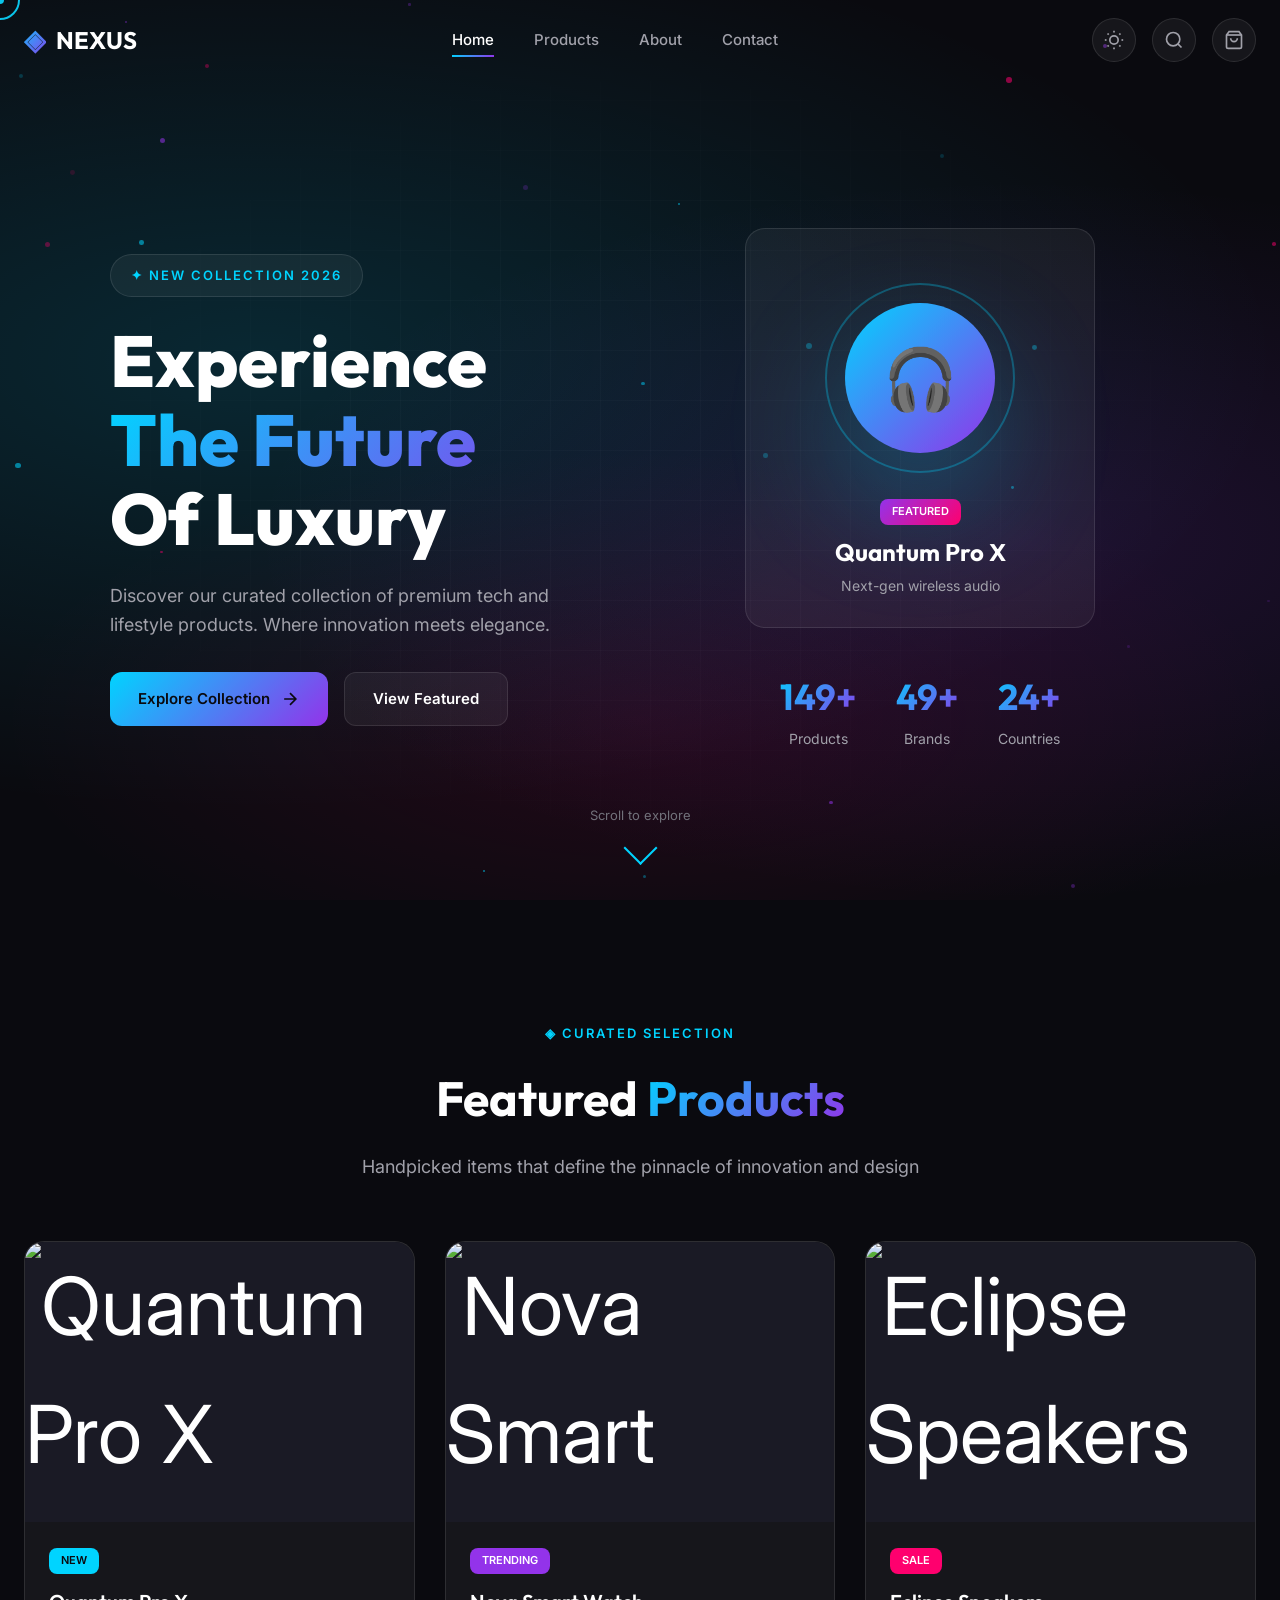
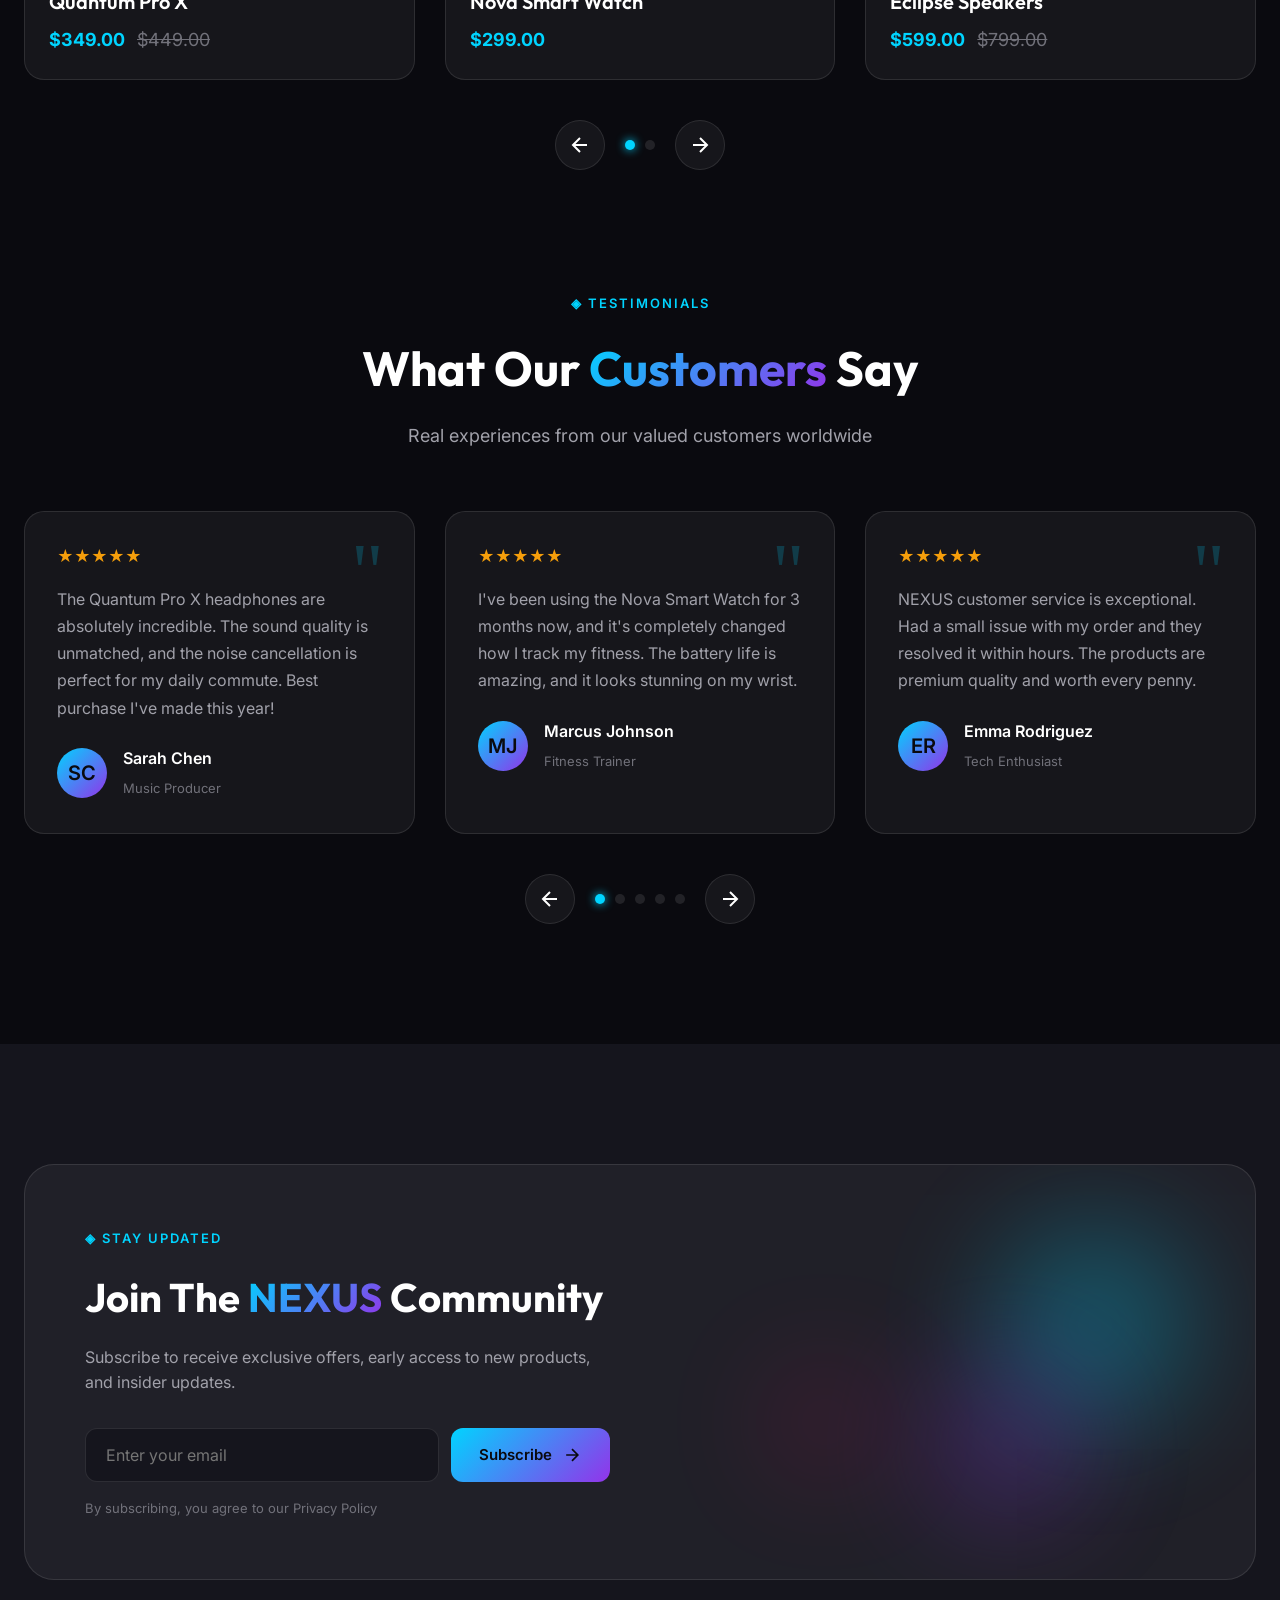
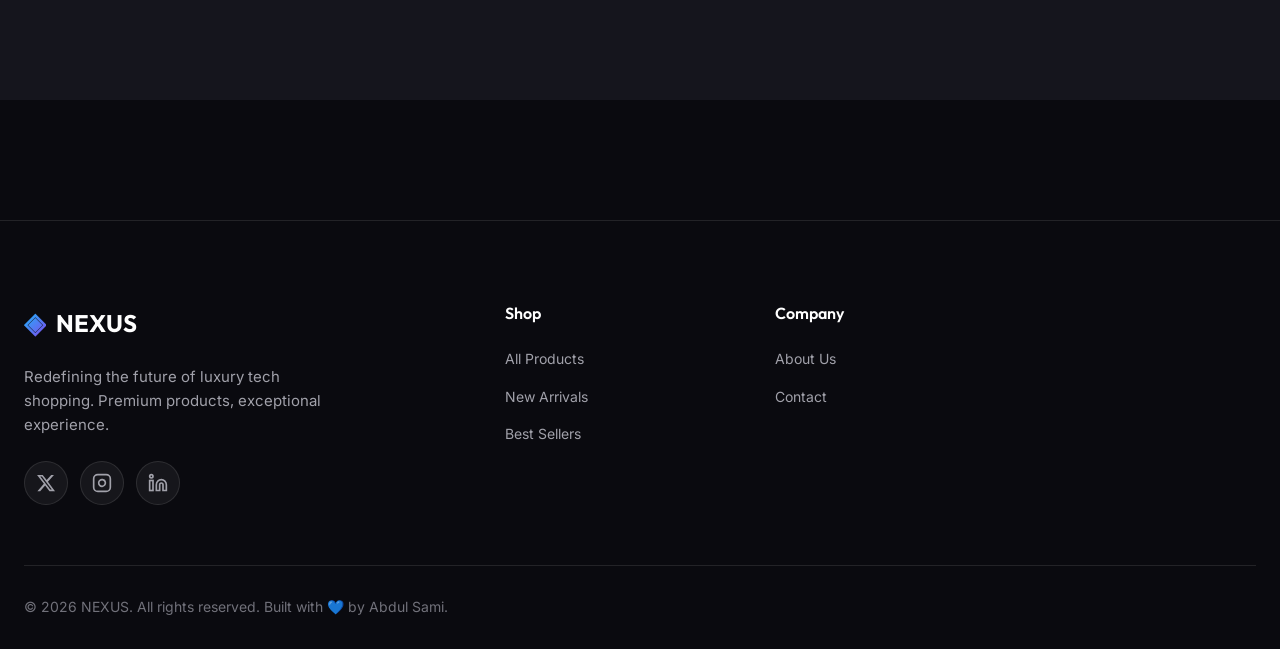
==== commit 7c66b943: "updated js folder" ====
--- a/index.html
+++ b/index.html
@@ -352,7 +352,7 @@
                 </div>
             </div>
             <div class="footer-bottom">
-                <p>&copy; 2026 NEXUS. All rights reserved.</p>
+                <p>&copy; 2026 NEXUS. All rights reserved. Built with 💙 by Abdul Sami.</p>
             </div>
         </div>
     </footer>
@@ -403,7 +403,7 @@
                 <div class="modal-gallery">
                     <div class="gallery-main">
                         <img id="modal-main-image" src="" alt="Product Image">
-                        <button class="gallery-zoom" id="gallery-zoom">
+                        <!-- <button class="gallery-zoom" id="gallery-zoom">
                             <svg width="24" height="24" viewBox="0 0 24 24" fill="none" stroke="currentColor"
                                 stroke-width="2">
                                 <circle cx="11" cy="11" r="8"></circle>
@@ -411,7 +411,7 @@
                                 <line x1="11" y1="8" x2="11" y2="14"></line>
                                 <line x1="8" y1="11" x2="14" y2="11"></line>
                             </svg>
-                        </button>
+                        </button> -->
                     </div>
                     <div class="gallery-thumbs" id="modal-thumbs">
                         <!-- Thumbnails injected by JS -->
@@ -489,16 +489,16 @@
     </div>
 
     <!-- Image Zoom Modal -->
-    <div id="zoom-modal" class="zoom-modal">
+    <!-- <div id="zoom-modal" class="zoom-modal">
         <button id="zoom-close" class="zoom-close">&times;</button>
         <img id="zoom-image" src="" alt="Zoomed Product Image">
-    </div>
+    </div> -->
 
     <!-- Toast Notification -->
     <div id="toast-container" class="toast-container"></div>
 
-    <!-- JavaScript -->
-    <script src="script.js"></script>
+    <!-- JavaScript (Modular) -->
+    <script type="module" src="js/main.js"></script>
 </body>
 
 </html>
--- a/styles.css
+++ b/styles.css
@@ -1137,6 +1137,17 @@
     font-size: 80px;
     position: relative;
     overflow: hidden;
+}
+
+.featured-card-image img {
+    width: 100%;
+    height: 100%;
+    object-fit: cover;
+    transition: transform var(--transition-normal);
+}
+
+.featured-card:hover .featured-card-image img {
+    transform: scale(1.05);
 }
 
 .featured-card-image::before {
@@ -1692,6 +1703,32 @@
     box-shadow: var(--shadow-glow);
 }
 
+/* Product Card Action Buttons */
+.product-card-actions {
+    display: flex;
+    gap: 8px;
+    margin-top: 12px;
+    opacity: 0;
+    transform: translateY(10px);
+    transition: var(--transition-normal);
+}
+
+.product-card:hover .product-card-actions {
+    opacity: 1;
+    transform: translateY(0);
+}
+
+.product-card-actions .btn {
+    flex: 1;
+    padding: 10px 16px;
+    font-size: 13px;
+    white-space: nowrap;
+}
+
+.product-card-actions .btn-secondary {
+    font-size: 13px;
+}
+
 /* Skeleton Loader */
 .product-skeleton {
     background: var(--glass);
@@ -2082,6 +2119,8 @@
         transform: translateX(-100%);
         transition: var(--transition-normal);
         overflow-y: auto;
+        background: var(--bg-secondary);
+        backdrop-filter: blur(20px);
     }
 
     .filter-sidebar.active {
@@ -2155,7 +2194,7 @@
     right: 0;
     width: 420px;
     max-width: 100%;
-    height: 100vh;
+    height: 98vh;
     background: var(--bg-secondary);
     border-left: 1px solid var(--glass-border);
     z-index: 2000;
@@ -2325,6 +2364,7 @@
 
 .cart-footer {
     padding: 24px;
+    padding-bottom: max(24px, env(safe-area-inset-bottom));
     border-top: 1px solid var(--glass-border);
     background: var(--bg-primary);
 }
@@ -2771,6 +2811,22 @@
 @media (max-width: 768px) {
     .cart-sidebar {
         width: 100%;
+    }
+
+    .cart-footer {
+        padding-bottom: max(32px, env(safe-area-inset-bottom) + 16px);
+    }
+
+    /* Make product actions always visible on mobile */
+    .product-actions {
+        opacity: 1;
+        transform: translateX(0);
+    }
+
+    /* Make product card action buttons always visible on mobile */
+    .product-card-actions {
+        opacity: 1;
+        transform: translateY(0);
     }
 
     .modal-body {
@@ -3520,4 +3576,392 @@
     height: 100%;
     object-fit: cover;
     border-radius: inherit;
+}
+
+/* ============ CHECKOUT PAGE ============ */
+.checkout-section {
+    padding: 60px 0 var(--section-padding);
+}
+
+.checkout-grid {
+    display: grid;
+    grid-template-columns: 1fr 400px;
+    gap: 40px;
+    align-items: start;
+}
+
+.checkout-form-container {
+    background: var(--glass);
+    border: 1px solid var(--glass-border);
+    border-radius: var(--radius-xl);
+    padding: 40px;
+}
+
+.checkout-block {
+    margin-bottom: 40px;
+    padding-bottom: 40px;
+    border-bottom: 1px solid var(--glass-border);
+}
+
+.checkout-block:last-of-type {
+    border-bottom: none;
+    margin-bottom: 0;
+    padding-bottom: 0;
+}
+
+.checkout-block-title {
+    display: flex;
+    align-items: center;
+    gap: 16px;
+    font-size: 20px;
+    font-weight: 600;
+    margin-bottom: 24px;
+}
+
+.block-number {
+    width: 32px;
+    height: 32px;
+    background: var(--gradient-primary);
+    border-radius: 50%;
+    display: flex;
+    align-items: center;
+    justify-content: center;
+    font-size: 14px;
+    font-weight: 700;
+    color: var(--bg-primary);
+}
+
+/* Payment Methods */
+.payment-methods {
+    display: flex;
+    gap: 16px;
+    margin-bottom: 24px;
+}
+
+.payment-method {
+    flex: 1;
+    cursor: pointer;
+}
+
+.payment-method input {
+    display: none;
+}
+
+.payment-method-content {
+    display: flex;
+    align-items: center;
+    justify-content: center;
+    gap: 12px;
+    padding: 16px;
+    background: var(--surface);
+    border: 2px solid var(--glass-border);
+    border-radius: var(--radius-md);
+    transition: var(--transition-normal);
+}
+
+.payment-method.active .payment-method-content,
+.payment-method input:checked+.payment-method-content {
+    border-color: var(--primary);
+    background: rgba(0, 212, 255, 0.1);
+}
+
+.card-details {
+    display: flex;
+    flex-direction: column;
+    gap: 16px;
+}
+
+/* COD Payment */
+.cod-payment-info {
+    display: flex;
+    gap: 20px;
+    padding: 24px;
+    background: rgba(16, 185, 129, 0.1);
+    border: 2px solid var(--success);
+    border-radius: var(--radius-lg);
+    align-items: center;
+}
+
+.cod-icon {
+    width: 60px;
+    height: 60px;
+    background: var(--success);
+    border-radius: 50%;
+    display: flex;
+    align-items: center;
+    justify-content: center;
+    flex-shrink: 0;
+    color: white;
+}
+
+.cod-details h4 {
+    font-size: 18px;
+    font-weight: 600;
+    margin-bottom: 8px;
+    color: var(--success);
+}
+
+.cod-details p {
+    font-size: 14px;
+    color: var(--text-secondary);
+    line-height: 1.5;
+}
+
+/* Place Order Button */
+.place-order-btn {
+    width: 100%;
+    padding: 18px 32px;
+    font-size: 18px;
+    margin-top: 32px;
+}
+
+.place-order-btn .btn-loader {
+    display: flex;
+    align-items: center;
+    gap: 8px;
+}
+
+.spinner {
+    animation: spin 1s linear infinite;
+}
+
+@keyframes spin {
+    from {
+        transform: rotate(0deg);
+    }
+
+    to {
+        transform: rotate(360deg);
+    }
+}
+
+/* Order Summary */
+.order-summary {
+    position: sticky;
+    top: 100px;
+}
+
+.order-summary-card {
+    background: var(--glass);
+    border: 1px solid var(--glass-border);
+    border-radius: var(--radius-xl);
+    padding: 32px;
+}
+
+.order-summary-title {
+    font-size: 20px;
+    font-weight: 600;
+    margin-bottom: 24px;
+    padding-bottom: 16px;
+    border-bottom: 1px solid var(--glass-border);
+}
+
+.order-items {
+    max-height: 300px;
+    overflow-y: auto;
+    margin-bottom: 24px;
+}
+
+.order-item {
+    display: flex;
+    gap: 16px;
+    padding: 16px 0;
+    border-bottom: 1px solid var(--glass-border);
+}
+
+.order-item:last-child {
+    border-bottom: none;
+}
+
+.order-item-image {
+    width: 60px;
+    height: 60px;
+    background: var(--bg-tertiary);
+    border-radius: var(--radius-md);
+    display: flex;
+    align-items: center;
+    justify-content: center;
+    overflow: hidden;
+    flex-shrink: 0;
+}
+
+.order-item-image img {
+    width: 100%;
+    height: 100%;
+    object-fit: cover;
+}
+
+.order-item-details {
+    flex: 1;
+}
+
+.order-item-name {
+    font-weight: 500;
+    margin-bottom: 4px;
+}
+
+.order-item-qty {
+    font-size: 14px;
+    color: var(--text-secondary);
+}
+
+.order-item-price {
+    font-weight: 600;
+    color: var(--primary);
+}
+
+.order-totals {
+    padding-top: 16px;
+    border-top: 1px solid var(--glass-border);
+}
+
+.order-row {
+    display: flex;
+    justify-content: space-between;
+    padding: 8px 0;
+    font-size: 15px;
+}
+
+.order-row.total {
+    font-size: 20px;
+    font-weight: 700;
+    padding-top: 16px;
+    margin-top: 8px;
+    border-top: 1px solid var(--glass-border);
+}
+
+.order-row.total span:last-child {
+    color: var(--primary);
+}
+
+.order-security {
+    display: flex;
+    align-items: center;
+    justify-content: center;
+    gap: 8px;
+    margin-top: 24px;
+    padding-top: 16px;
+    border-top: 1px solid var(--glass-border);
+    font-size: 13px;
+    color: var(--text-secondary);
+}
+
+.order-security svg {
+    color: var(--success);
+}
+
+/* Confirmation Modal */
+.confirmation-modal {
+    position: fixed;
+    inset: 0;
+    background: rgba(0, 0, 0, 0.8);
+    display: flex;
+    align-items: center;
+    justify-content: center;
+    z-index: 2000;
+    opacity: 0;
+    visibility: hidden;
+    transition: var(--transition-normal);
+}
+
+.confirmation-modal.active {
+    opacity: 1;
+    visibility: visible;
+}
+
+.confirmation-content {
+    background: var(--bg-secondary);
+    border: 1px solid var(--glass-border);
+    border-radius: var(--radius-xl);
+    padding: 60px;
+    text-align: center;
+    max-width: 500px;
+    transform: scale(0.9);
+    transition: var(--transition-normal);
+}
+
+.confirmation-modal.active .confirmation-content {
+    transform: scale(1);
+}
+
+.confirmation-icon {
+    width: 100px;
+    height: 100px;
+    background: rgba(16, 185, 129, 0.1);
+    border-radius: 50%;
+    display: flex;
+    align-items: center;
+    justify-content: center;
+    margin: 0 auto 24px;
+    color: var(--success);
+}
+
+.confirmation-content h2 {
+    font-size: 32px;
+    font-weight: 700;
+    margin-bottom: 8px;
+}
+
+.confirmation-order-number {
+    font-size: 18px;
+    color: var(--primary);
+    margin-bottom: 16px;
+}
+
+.confirmation-message {
+    color: var(--text-secondary);
+    margin-bottom: 24px;
+    line-height: 1.6;
+}
+
+.confirmation-details {
+    background: var(--glass);
+    border-radius: var(--radius-md);
+    padding: 16px;
+    margin-bottom: 32px;
+    font-size: 14px;
+    color: var(--text-secondary);
+}
+
+/* Empty Cart State */
+.empty-cart-checkout {
+    text-align: center;
+    padding: 80px 40px;
+}
+
+.empty-cart-checkout svg {
+    color: var(--text-muted);
+    margin-bottom: 24px;
+}
+
+.empty-cart-checkout h2 {
+    font-size: 28px;
+    margin-bottom: 16px;
+}
+
+.empty-cart-checkout p {
+    color: var(--text-secondary);
+    margin-bottom: 32px;
+}
+
+/* Responsive */
+@media (max-width: 1024px) {
+    .checkout-grid {
+        grid-template-columns: 1fr;
+    }
+
+    .order-summary {
+        position: static;
+        order: -1;
+    }
+}
+
+@media (max-width: 768px) {
+    .checkout-form-container {
+        padding: 24px;
+    }
+
+    .payment-methods {
+        flex-direction: column;
+    }
 }
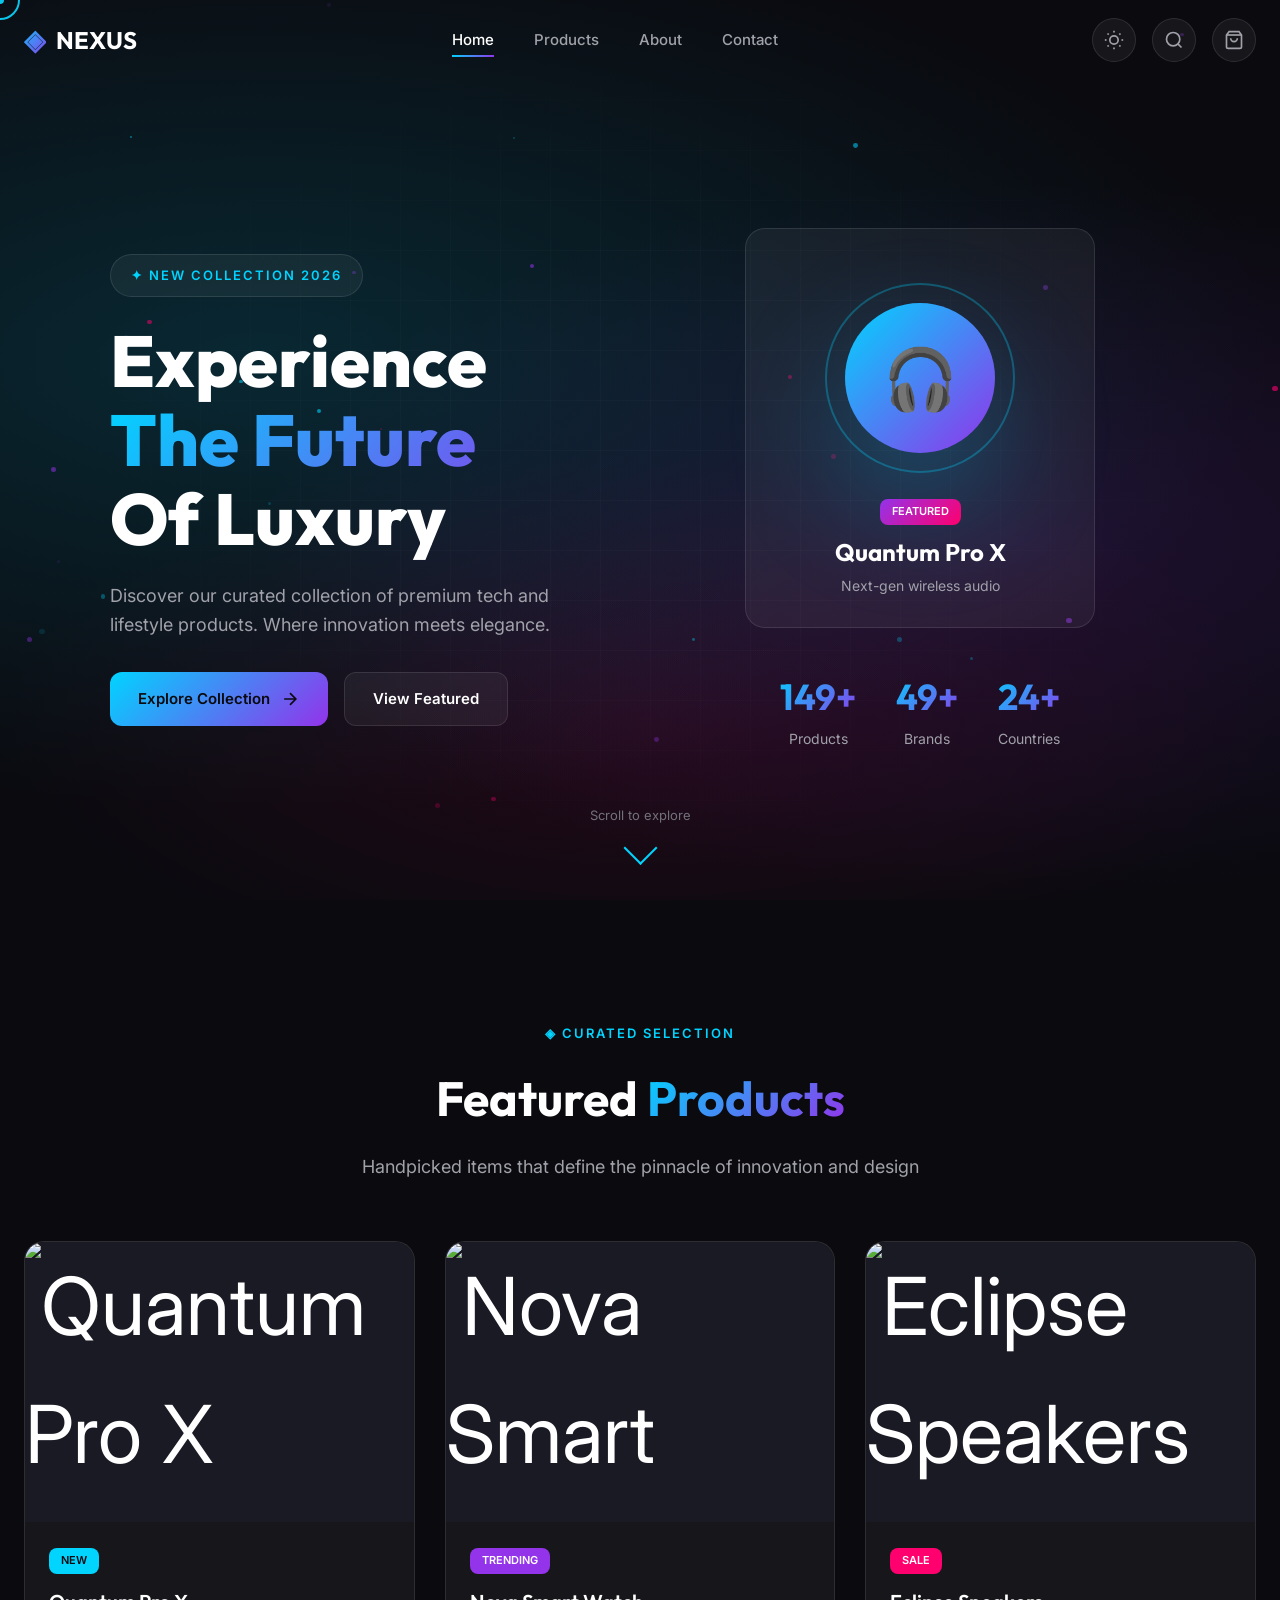
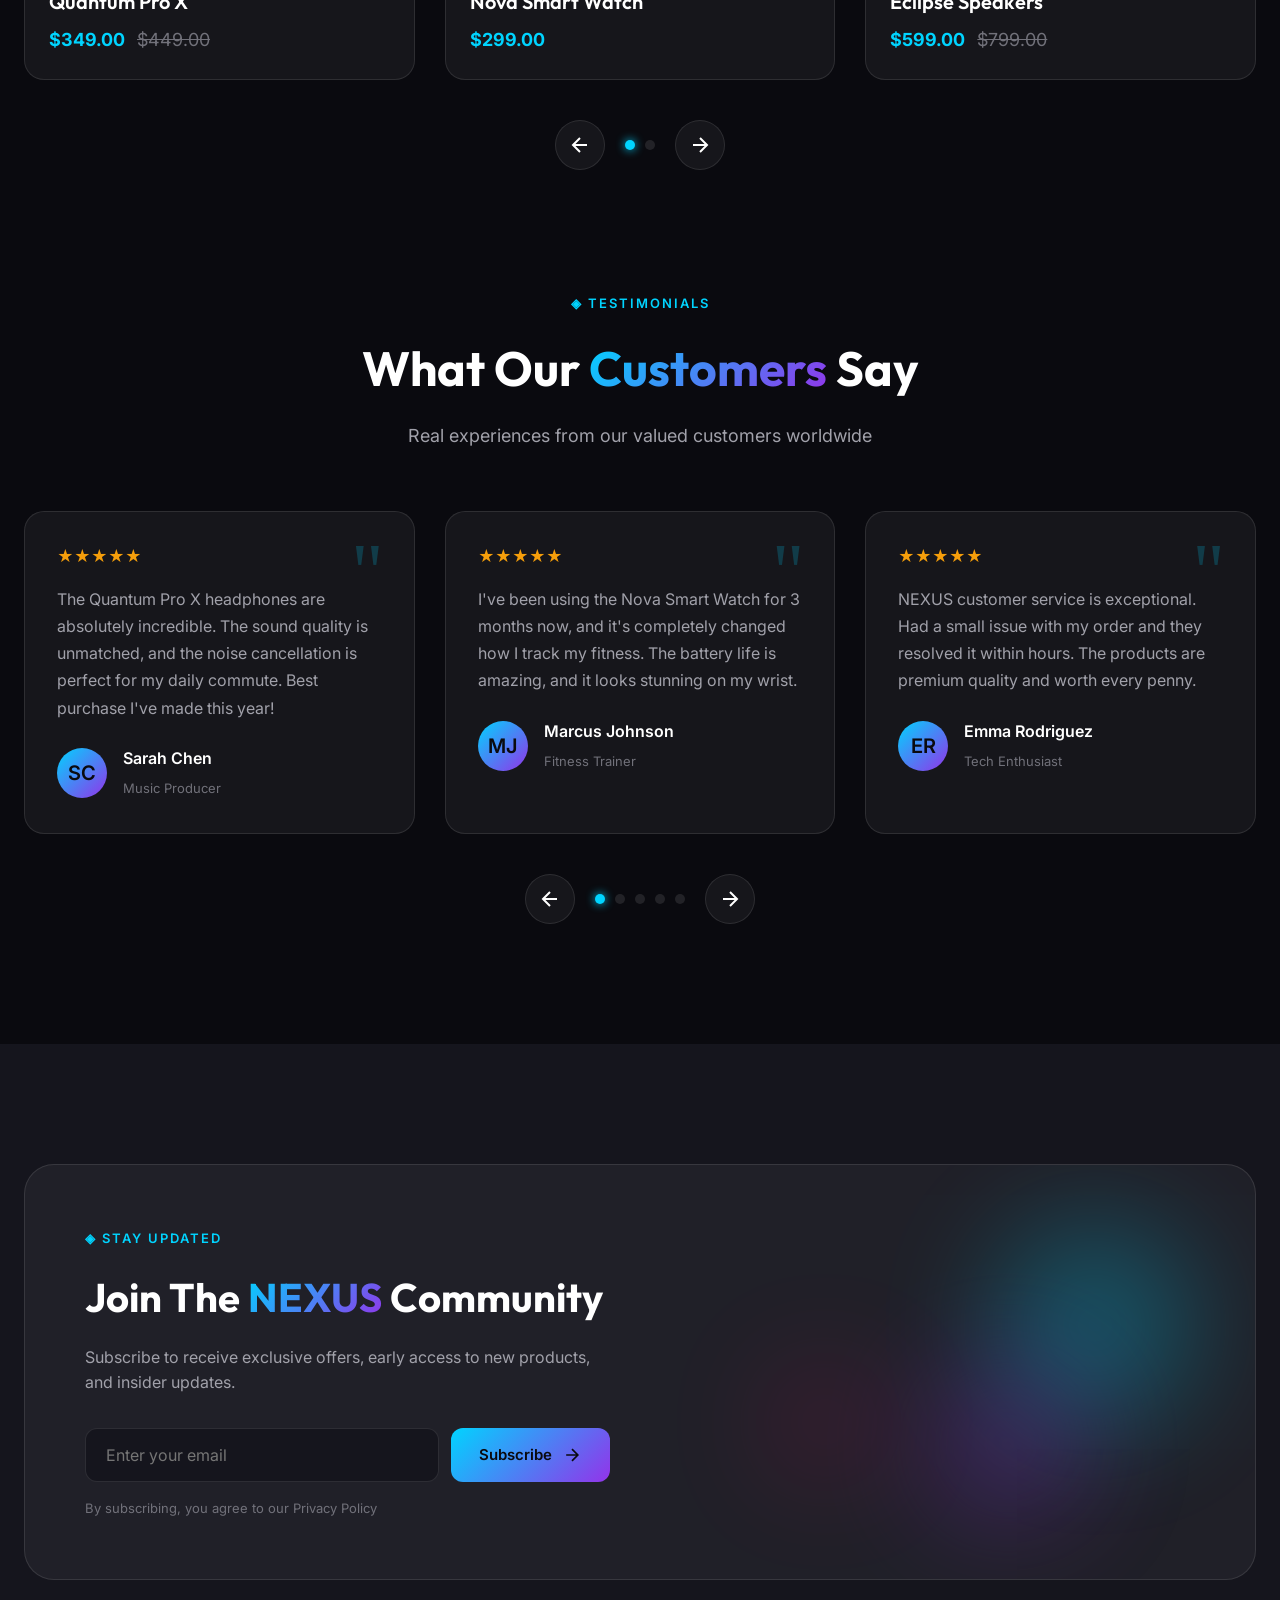
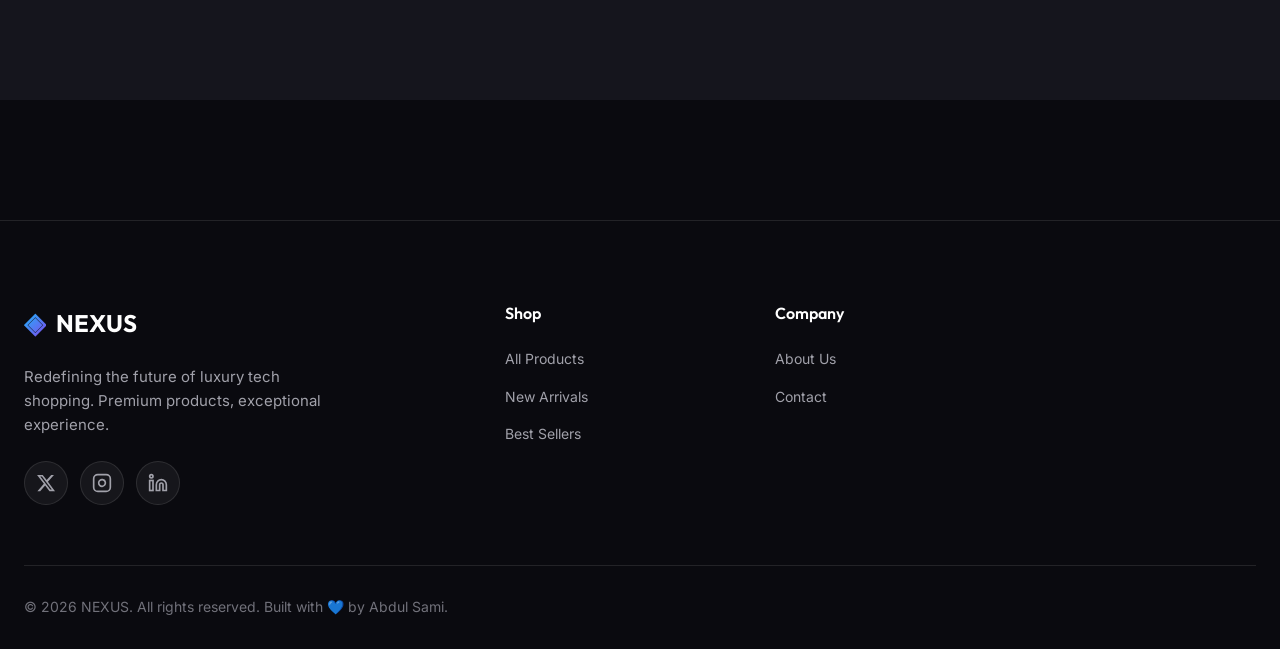
==== commit 1cce1f92: "refactor: comments" ====
--- a/index.html
+++ b/index.html
@@ -2,6 +2,9 @@
 <html lang="en">
 
 <head>
+
+
+    
     <meta charset="UTF-8">
     <meta name="viewport" content="width=device-width, initial-scale=1.0">
     <meta name="description"
--- a/styles.css
+++ b/styles.css
@@ -1,3967 +1,3990 @@
-/* ========================================
-   NEXUS - Luxury E-Commerce Styles
-   ======================================== */
-
-/* CSS Custom Properties */
 :root {
-    /* Colors */
-    --bg-primary: #0a0a0f;
-    --bg-secondary: #15151d;
-    --bg-tertiary: #1a1a25;
-    --surface: rgba(255, 255, 255, 0.03);
-    --surface-hover: rgba(255, 255, 255, 0.06);
-    --glass: rgba(255, 255, 255, 0.05);
-    --glass-border: rgba(255, 255, 255, 0.1);
-
-    --primary: #00d4ff;
-    --primary-dark: #00a8cc;
-    --secondary: #9333ea;
-    --accent: #ff006e;
-    --success: #10b981;
-    --warning: #f59e0b;
-
-    --text-primary: #ffffff;
-    --text-secondary: #a1a1aa;
-    --text-muted: #71717a;
-
-    /* Gradients */
-    --gradient-primary: linear-gradient(135deg, var(--primary), var(--secondary));
-    --gradient-accent: linear-gradient(135deg, var(--secondary), var(--accent));
-    --gradient-glow: radial-gradient(circle at center, var(--primary), transparent 70%);
-
-    /* Typography */
-    --font-display: 'Outfit', sans-serif;
-    --font-body: 'Inter', sans-serif;
-
-    /* Spacing */
-    --container-max: 1400px;
-    --section-padding: 120px;
-    --header-height: 80px;
-
-    /* Transitions */
-    --transition-fast: 0.2s ease;
-    --transition-normal: 0.3s ease;
-    --transition-slow: 0.5s ease;
-    --transition-bounce: 0.5s cubic-bezier(0.68, -0.55, 0.265, 1.55);
-
-    /* Shadows */
-    --shadow-sm: 0 2px 10px rgba(0, 0, 0, 0.3);
-    --shadow-md: 0 4px 20px rgba(0, 0, 0, 0.4);
-    --shadow-lg: 0 10px 40px rgba(0, 0, 0, 0.5);
-    --shadow-glow: 0 0 30px rgba(0, 212, 255, 0.3);
-
-    /* Border Radius */
-    --radius-sm: 8px;
-    --radius-md: 12px;
-    --radius-lg: 20px;
-    --radius-xl: 30px;
+  /* Colors */
+  --bg-primary: #0a0a0f;
+  --bg-secondary: #15151d;
+  --bg-tertiary: #1a1a25;
+  --surface: rgba(255, 255, 255, 0.03);
+  --surface-hover: rgba(255, 255, 255, 0.06);
+  --glass: rgba(255, 255, 255, 0.05);
+  --glass-border: rgba(255, 255, 255, 0.1);
+
+  --primary: #00d4ff;
+  --primary-dark: #00a8cc;
+  --secondary: #9333ea;
+  --accent: #ff006e;
+  --success: #10b981;
+  --warning: #f59e0b;
+
+  --text-primary: #ffffff;
+  --text-secondary: #a1a1aa;
+  --text-muted: #71717a;
+
+  /* Gradients */
+  --gradient-primary: linear-gradient(135deg, var(--primary), var(--secondary));
+  --gradient-accent: linear-gradient(135deg, var(--secondary), var(--accent));
+  --gradient-glow: radial-gradient(
+    circle at center,
+    var(--primary),
+    transparent 70%
+  );
+
+  /* Typography */
+  --font-display: "Outfit", sans-serif;
+  --font-body: "Inter", sans-serif;
+
+  /* Spacing */
+  --container-max: 1400px;
+  --section-padding: 120px;
+  --header-height: 80px;
+
+  /* Transitions */
+  --transition-fast: 0.2s ease;
+  --transition-normal: 0.3s ease;
+  --transition-slow: 0.5s ease;
+  --transition-bounce: 0.5s cubic-bezier(0.68, -0.55, 0.265, 1.55);
+
+  /* Shadows */
+  --shadow-sm: 0 2px 10px rgba(0, 0, 0, 0.3);
+  --shadow-md: 0 4px 20px rgba(0, 0, 0, 0.4);
+  --shadow-lg: 0 10px 40px rgba(0, 0, 0, 0.5);
+  --shadow-glow: 0 0 30px rgba(0, 212, 255, 0.3);
+
+  /* Border Radius */
+  --radius-sm: 8px;
+  --radius-md: 12px;
+  --radius-lg: 20px;
+  --radius-xl: 30px;
 }
 
 /* Reset & Base */
 *,
 *::before,
 *::after {
-    margin: 0;
-    padding: 0;
-    box-sizing: border-box;
+  margin: 0;
+  padding: 0;
+  box-sizing: border-box;
 }
 
 html {
-    scroll-behavior: smooth;
-    scrollbar-width: thin;
-    scrollbar-color: var(--primary) var(--bg-secondary);
+  scroll-behavior: smooth;
+  scrollbar-width: thin;
+  scrollbar-color: var(--primary) var(--bg-secondary);
 }
 
 body {
-    font-family: var(--font-body);
-    background: var(--bg-primary);
-    color: var(--text-primary);
-    line-height: 1.6;
-    overflow-x: hidden;
-    -webkit-font-smoothing: antialiased;
+  font-family: var(--font-body);
+  background: var(--bg-primary);
+  color: var(--text-primary);
+  line-height: 1.6;
+  overflow-x: hidden;
+  -webkit-font-smoothing: antialiased;
 }
 
 ::-webkit-scrollbar {
-    width: 8px;
+  width: 8px;
 }
 
 ::-webkit-scrollbar-track {
-    background: var(--bg-secondary);
+  background: var(--bg-secondary);
 }
 
 ::-webkit-scrollbar-thumb {
-    background: var(--gradient-primary);
-    border-radius: 4px;
+  background: var(--gradient-primary);
+  border-radius: 4px;
 }
 
 a {
-    text-decoration: none;
-    color: inherit;
-    transition: var(--transition-fast);
+  text-decoration: none;
+  color: inherit;
+  transition: var(--transition-fast);
 }
 
 button {
-    font-family: inherit;
-    cursor: pointer;
-    border: none;
-    background: none;
+  font-family: inherit;
+  cursor: pointer;
+  border: none;
+  background: none;
 }
 
 img {
-    max-width: 100%;
-    display: block;
+  max-width: 100%;
+  display: block;
 }
 
 ul {
-    list-style: none;
+  list-style: none;
 }
 
 input,
 select {
-    font-family: inherit;
-    font-size: inherit;
+  font-family: inherit;
+  font-size: inherit;
 }
 
 .container {
-    max-width: var(--container-max);
-    margin: 0 auto;
-    padding: 0 24px;
+  max-width: var(--container-max);
+  margin: 0 auto;
+  padding: 0 24px;
 }
 
 /* Custom Cursor */
 .cursor {
-    position: fixed;
-    pointer-events: none;
-    z-index: 10000;
-    mix-blend-mode: difference;
+  position: fixed;
+  pointer-events: none;
+  z-index: 10000;
+  mix-blend-mode: difference;
 }
 
 .cursor-dot {
-    width: 8px;
-    height: 8px;
-    background: var(--primary);
-    border-radius: 50%;
-    transform: translate(-50%, -50%);
-    transition: transform 0.1s ease;
+  width: 8px;
+  height: 8px;
+  background: var(--primary);
+  border-radius: 50%;
+  transform: translate(-50%, -50%);
+  transition: transform 0.1s ease;
 }
 
 .cursor-outline {
-    width: 40px;
-    height: 40px;
-    border: 2px solid var(--primary);
-    border-radius: 50%;
-    transform: translate(-50%, -50%);
-    transition: transform 0.15s ease, width 0.3s ease, height 0.3s ease;
+  width: 40px;
+  height: 40px;
+  border: 2px solid var(--primary);
+  border-radius: 50%;
+  transform: translate(-50%, -50%);
+  transition: transform 0.15s ease, width 0.3s ease, height 0.3s ease;
 }
 
 .cursor-outline.hover {
-    width: 60px;
-    height: 60px;
-    border-color: var(--secondary);
+  width: 60px;
+  height: 60px;
+  border-color: var(--secondary);
 }
 
 @media (max-width: 1024px) {
-    .cursor {
-        display: none;
-    }
+  .cursor {
+    display: none;
+  }
 }
 
 /* Particles Background */
 .particles-container {
+  position: fixed;
+  top: 0;
+  left: 0;
+  width: 100%;
+  height: 100%;
+  pointer-events: none;
+  z-index: 0;
+  overflow: hidden;
+}
+
+.particle {
+  position: absolute;
+  width: 4px;
+  height: 4px;
+  background: var(--primary);
+  border-radius: 50%;
+  opacity: 0.3;
+  animation: float 15s infinite ease-in-out;
+}
+
+@keyframes float {
+  0%,
+  100% {
+    transform: translate(0, 0) scale(1);
+    opacity: 0.3;
+  }
+
+  25% {
+    transform: translate(50px, -100px) scale(1.2);
+    opacity: 0.5;
+  }
+
+  50% {
+    transform: translate(-30px, -200px) scale(0.8);
+    opacity: 0.3;
+  }
+
+  75% {
+    transform: translate(80px, -300px) scale(1.1);
+    opacity: 0.4;
+  }
+}
+
+/* Loading Screen */
+.loading-screen {
+  position: fixed;
+  top: 0;
+  left: 0;
+  width: 100%;
+  height: 100%;
+  background: var(--bg-primary);
+  display: flex;
+  align-items: center;
+  justify-content: center;
+  z-index: 10001;
+  transition: opacity 0.5s ease, visibility 0.5s ease;
+}
+
+.loading-screen.hidden {
+  opacity: 0;
+  visibility: hidden;
+}
+
+.loader {
+  position: relative;
+  width: 120px;
+  height: 120px;
+  display: flex;
+  align-items: center;
+  justify-content: center;
+}
+
+.loader-ring {
+  position: absolute;
+  width: 100%;
+  height: 100%;
+  border: 2px solid transparent;
+  border-top-color: var(--primary);
+  border-radius: 50%;
+  animation: spin 1.5s linear infinite;
+}
+
+.loader-ring:nth-child(2) {
+  width: 80%;
+  height: 80%;
+  border-top-color: var(--secondary);
+  animation-duration: 1.2s;
+  animation-direction: reverse;
+}
+
+.loader-ring:nth-child(3) {
+  width: 60%;
+  height: 60%;
+  border-top-color: var(--accent);
+  animation-duration: 0.9s;
+}
+
+.loader-text {
+  font-family: var(--font-display);
+  font-size: 14px;
+  font-weight: 600;
+  letter-spacing: 4px;
+  color: var(--text-primary);
+}
+
+@keyframes spin {
+  to {
+    transform: rotate(360deg);
+  }
+}
+
+/* Header */
+.header {
+  position: fixed;
+  top: 0;
+  left: 0;
+  width: 100%;
+  height: var(--header-height);
+  z-index: 1000;
+  transition: var(--transition-normal);
+}
+
+.header::before {
+  content: "";
+  position: absolute;
+  inset: 0;
+  background: rgba(10, 10, 15, 0.8);
+  backdrop-filter: blur(20px);
+  border-bottom: 1px solid var(--glass-border);
+  opacity: 0;
+  transition: var(--transition-normal);
+}
+
+.header.scrolled::before {
+  opacity: 1;
+}
+
+.nav {
+  position: relative;
+  display: flex;
+  align-items: center;
+  justify-content: space-between;
+  height: 100%;
+}
+
+.logo {
+  display: flex;
+  align-items: center;
+  gap: 10px;
+  font-family: var(--font-display);
+  font-size: 24px;
+  font-weight: 700;
+  z-index: 10;
+}
+
+.logo-icon {
+  font-size: 28px;
+  background: var(--gradient-primary);
+  -webkit-background-clip: text;
+  -webkit-text-fill-color: transparent;
+  background-clip: text;
+  animation: pulse-glow 2s ease-in-out infinite;
+}
+
+@keyframes pulse-glow {
+  0%,
+  100% {
+    filter: drop-shadow(0 0 10px rgba(0, 212, 255, 0.5));
+  }
+
+  50% {
+    filter: drop-shadow(0 0 20px rgba(0, 212, 255, 0.8));
+  }
+}
+
+.nav-links {
+  display: flex;
+  gap: 40px;
+}
+
+.nav-link {
+  position: relative;
+  font-size: 15px;
+  font-weight: 500;
+  color: var(--text-secondary);
+  padding: 8px 0;
+  transition: var(--transition-fast);
+}
+
+.nav-link::after {
+  content: "";
+  position: absolute;
+  bottom: 0;
+  left: 0;
+  width: 0;
+  height: 2px;
+  background: var(--gradient-primary);
+  transition: var(--transition-normal);
+}
+
+.nav-link:hover,
+.nav-link.active {
+  color: var(--text-primary);
+}
+
+.nav-link:hover::after,
+.nav-link.active::after {
+  width: 100%;
+}
+
+.nav-actions {
+  display: flex;
+  align-items: center;
+  gap: 16px;
+}
+
+.nav-btn {
+  position: relative;
+  width: 44px;
+  height: 44px;
+  display: flex;
+  align-items: center;
+  justify-content: center;
+  color: var(--text-secondary);
+  border-radius: 50%;
+  background: var(--glass);
+  border: 1px solid var(--glass-border);
+  transition: var(--transition-normal);
+}
+
+.nav-btn:hover {
+  color: var(--text-primary);
+  background: var(--surface-hover);
+  border-color: var(--primary);
+  box-shadow: var(--shadow-glow);
+}
+
+.cart-count {
+  position: absolute;
+  top: -4px;
+  right: -4px;
+  width: 20px;
+  height: 20px;
+  background: var(--gradient-primary);
+  border-radius: 50%;
+  font-size: 11px;
+  font-weight: 600;
+  display: flex;
+  align-items: center;
+  justify-content: center;
+  opacity: 0;
+  transform: scale(0);
+  transition: var(--transition-bounce);
+}
+
+.cart-count.show {
+  opacity: 1;
+  transform: scale(1);
+}
+
+.mobile-menu-btn {
+  display: none;
+}
+
+.hamburger {
+  width: 20px;
+  height: 2px;
+  background: var(--text-primary);
+  position: relative;
+  transition: var(--transition-fast);
+}
+
+.hamburger::before,
+.hamburger::after {
+  content: "";
+  position: absolute;
+  width: 100%;
+  height: 100%;
+  background: inherit;
+  transition: var(--transition-fast);
+}
+
+.hamburger::before {
+  top: -6px;
+}
+
+.hamburger::after {
+  top: 6px;
+}
+
+.mobile-menu-btn.active .hamburger {
+  background: transparent;
+}
+
+.mobile-menu-btn.active .hamburger::before {
+  top: 0;
+  transform: rotate(45deg);
+}
+
+.mobile-menu-btn.active .hamburger::after {
+  top: 0;
+  transform: rotate(-45deg);
+}
+
+/* Mobile Menu */
+.mobile-menu {
+  position: fixed;
+  top: var(--header-height);
+  left: 0;
+  width: 100%;
+  height: calc(100vh - var(--header-height));
+  background: var(--bg-primary);
+  padding: 40px 24px;
+  transform: translateX(-100%);
+  transition: var(--transition-normal);
+  z-index: 999;
+}
+
+.mobile-menu.active {
+  transform: translateX(0);
+}
+
+.mobile-nav-links {
+  display: flex;
+  flex-direction: column;
+  gap: 24px;
+}
+
+.mobile-nav-link {
+  font-family: var(--font-display);
+  font-size: 32px;
+  font-weight: 600;
+  color: var(--text-secondary);
+  transition: var(--transition-fast);
+}
+
+.mobile-nav-link:hover {
+  color: var(--text-primary);
+  transform: translateX(10px);
+}
+
+/* Search Overlay */
+.search-overlay {
+  position: fixed;
+  inset: 0;
+  background: rgba(10, 10, 15, 0.95);
+  backdrop-filter: blur(20px);
+  display: flex;
+  align-items: flex-start;
+  justify-content: center;
+  padding-top: 15vh;
+  z-index: 2000;
+  opacity: 0;
+  visibility: hidden;
+  transition: var(--transition-normal);
+}
+
+.search-overlay.active {
+  opacity: 1;
+  visibility: visible;
+}
+
+.search-container {
+  width: 100%;
+  max-width: 700px;
+  padding: 0 24px;
+  transform: translateY(-30px);
+  transition: var(--transition-normal);
+}
+
+.search-overlay.active .search-container {
+  transform: translateY(0);
+}
+
+.search-close {
+  position: absolute;
+  top: 30px;
+  right: 30px;
+  font-size: 40px;
+  color: var(--text-secondary);
+  background: none;
+  border: none;
+  cursor: pointer;
+  transition: var(--transition-fast);
+}
+
+.search-close:hover {
+  color: var(--text-primary);
+  transform: rotate(90deg);
+}
+
+.search-input-wrapper {
+  position: relative;
+  display: flex;
+  align-items: center;
+}
+
+.search-icon {
+  position: absolute;
+  left: 20px;
+  color: var(--text-muted);
+}
+
+.search-input {
+  width: 100%;
+  padding: 20px 20px 20px 60px;
+  font-size: 20px;
+  background: var(--glass);
+  border: 1px solid var(--glass-border);
+  border-radius: var(--radius-lg);
+  color: var(--text-primary);
+  outline: none;
+  transition: var(--transition-normal);
+}
+
+.search-input:focus {
+  border-color: var(--primary);
+  box-shadow: var(--shadow-glow);
+}
+
+.search-input::placeholder {
+  color: var(--text-muted);
+}
+
+.search-suggestions {
+  margin-top: 20px;
+  background: var(--bg-secondary);
+  border-radius: var(--radius-md);
+  overflow: hidden;
+  max-height: 400px;
+  overflow-y: auto;
+}
+
+.search-suggestion {
+  display: flex;
+  align-items: center;
+  gap: 16px;
+  padding: 16px 20px;
+  cursor: pointer;
+  transition: var(--transition-fast);
+}
+
+.search-suggestion:hover {
+  background: var(--surface-hover);
+}
+
+.search-suggestion-image {
+  width: 50px;
+  height: 50px;
+  border-radius: var(--radius-sm);
+  background: var(--glass);
+  display: flex;
+  align-items: center;
+  justify-content: center;
+  font-size: 24px;
+}
+
+.search-suggestion-info h4 {
+  font-size: 15px;
+  font-weight: 500;
+  margin-bottom: 4px;
+}
+
+.search-suggestion-info span {
+  font-size: 14px;
+  color: var(--primary);
+  font-weight: 600;
+}
+
+/* Buttons */
+.btn {
+  display: inline-flex;
+  align-items: center;
+  justify-content: center;
+  gap: 10px;
+  padding: 14px 28px;
+  font-size: 15px;
+  font-weight: 600;
+  border-radius: var(--radius-md);
+  transition: var(--transition-normal);
+  position: relative;
+  overflow: hidden;
+}
+
+.btn-primary {
+  background: var(--gradient-primary);
+  color: var(--bg-primary);
+}
+
+.btn-primary::before {
+  content: "";
+  position: absolute;
+  inset: 0;
+  background: linear-gradient(135deg, var(--secondary), var(--primary));
+  opacity: 0;
+  transition: var(--transition-normal);
+}
+
+.btn-primary:hover::before {
+  opacity: 1;
+}
+
+.btn-primary span,
+.btn-primary svg {
+  position: relative;
+  z-index: 1;
+}
+
+.btn-primary:hover {
+  box-shadow: 0 0 30px rgba(0, 212, 255, 0.4);
+  transform: translateY(-2px);
+}
+
+.btn-secondary {
+  background: var(--glass);
+  border: 1px solid var(--glass-border);
+  color: var(--text-primary);
+}
+
+.btn-secondary:hover {
+  background: var(--surface-hover);
+  border-color: var(--primary);
+}
+
+/* Gradient Text */
+.gradient-text {
+  background: var(--gradient-primary);
+  -webkit-background-clip: text;
+  -webkit-text-fill-color: transparent;
+  background-clip: text;
+}
+
+/* Section Styles */
+.section-header {
+  text-align: center;
+  margin-bottom: 60px;
+}
+
+.section-badge {
+  display: inline-block;
+  font-size: 13px;
+  font-weight: 600;
+  letter-spacing: 2px;
+  color: var(--primary);
+  margin-bottom: 16px;
+}
+
+.section-title {
+  font-family: var(--font-display);
+  font-size: clamp(32px, 5vw, 48px);
+  font-weight: 700;
+  margin-bottom: 16px;
+}
+
+.section-description {
+  font-size: 18px;
+  color: var(--text-secondary);
+  max-width: 600px;
+  margin: 0 auto;
+}
+
+/* Scroll Animation */
+.animate-on-scroll {
+  opacity: 0;
+  transform: translateY(30px);
+  transition: opacity 0.6s ease, transform 0.6s ease;
+}
+
+.animate-on-scroll.visible {
+  opacity: 1;
+  transform: translateY(0);
+}
+
+/* Hero Section */
+.hero {
+  position: relative;
+  min-height: 100vh;
+  display: flex;
+  align-items: center;
+  padding-top: var(--header-height);
+  overflow: hidden;
+}
+
+.hero-bg {
+  position: absolute;
+  inset: 0;
+  z-index: -1;
+}
+
+.hero-gradient {
+  position: absolute;
+  inset: 0;
+  background: radial-gradient(
+      ellipse 80% 50% at 20% 40%,
+      rgba(0, 212, 255, 0.15),
+      transparent
+    ),
+    radial-gradient(
+      ellipse 60% 40% at 80% 60%,
+      rgba(147, 51, 234, 0.15),
+      transparent
+    ),
+    radial-gradient(
+      ellipse 50% 30% at 50% 80%,
+      rgba(255, 0, 110, 0.1),
+      transparent
+    );
+  animation: gradient-shift 10s ease-in-out infinite;
+}
+
+@keyframes gradient-shift {
+  0%,
+  100% {
+    opacity: 1;
+    transform: scale(1);
+  }
+
+  50% {
+    opacity: 0.8;
+    transform: scale(1.1);
+  }
+}
+
+.hero-mesh {
+  position: absolute;
+  inset: 0;
+  background-image: linear-gradient(
+      rgba(255, 255, 255, 0.02) 1px,
+      transparent 1px
+    ),
+    linear-gradient(90deg, rgba(255, 255, 255, 0.02) 1px, transparent 1px);
+  background-size: 50px 50px;
+  mask-image: radial-gradient(ellipse at center, black 30%, transparent 70%);
+}
+
+.hero-content {
+  display: grid;
+  grid-template-columns: 1fr 1fr;
+  gap: 60px;
+  align-items: center;
+}
+
+.hero-badge {
+  display: inline-block;
+  padding: 10px 20px;
+  background: var(--glass);
+  border: 1px solid var(--glass-border);
+  border-radius: var(--radius-xl);
+  font-size: 13px;
+  font-weight: 600;
+  letter-spacing: 2px;
+  color: var(--primary);
+  margin-bottom: 24px;
+}
+
+.hero-title {
+  font-family: var(--font-display);
+  font-size: clamp(40px, 6vw, 72px);
+  font-weight: 800;
+  line-height: 1.1;
+  margin-bottom: 24px;
+}
+
+.title-line {
+  display: block;
+}
+
+.hero-description {
+  font-size: 18px;
+  color: var(--text-secondary);
+  max-width: 500px;
+  margin-bottom: 32px;
+}
+
+.hero-buttons {
+  display: flex;
+  gap: 16px;
+  flex-wrap: wrap;
+}
+
+/* Hero Showcase */
+.hero-showcase {
+  position: relative;
+  display: flex;
+  flex-direction: column;
+  align-items: center;
+}
+
+.showcase-3d {
+  perspective: 1000px;
+  margin-bottom: 40px;
+}
+
+.showcase-card {
+  position: relative;
+  width: 350px;
+  height: 400px;
+  background: var(--glass);
+  border: 1px solid var(--glass-border);
+  border-radius: var(--radius-lg);
+  padding: 30px;
+  display: flex;
+  flex-direction: column;
+  transform-style: preserve-3d;
+  transition: transform 0.5s ease;
+  animation: float-card 6s ease-in-out infinite;
+}
+
+@keyframes float-card {
+  0%,
+  100% {
+    transform: translateY(0) rotateX(5deg) rotateY(-5deg);
+  }
+
+  50% {
+    transform: translateY(-20px) rotateX(0deg) rotateY(5deg);
+  }
+}
+
+.showcase-glow {
+  position: absolute;
+  top: 50%;
+  left: 50%;
+  width: 200px;
+  height: 200px;
+  background: var(--gradient-glow);
+  transform: translate(-50%, -50%);
+  filter: blur(60px);
+  opacity: 0.5;
+}
+
+.showcase-image {
+  flex: 1;
+  display: flex;
+  align-items: center;
+  justify-content: center;
+  position: relative;
+}
+
+.floating-product {
+  width: 150px;
+  height: 150px;
+  background: var(--gradient-primary);
+  border-radius: 50%;
+  position: relative;
+  animation: pulse 3s ease-in-out infinite;
+}
+
+.floating-product::before {
+  content: "🎧";
+  position: absolute;
+  top: 50%;
+  left: 50%;
+  transform: translate(-50%, -50%);
+  font-size: 60px;
+}
+
+.product-hologram {
+  position: absolute;
+  inset: -20px;
+  border: 2px solid var(--primary);
+  border-radius: 50%;
+  opacity: 0.3;
+  animation: hologram 2s ease-in-out infinite;
+}
+
+@keyframes hologram {
+  0%,
+  100% {
+    transform: scale(1);
+    opacity: 0.3;
+  }
+
+  50% {
+    transform: scale(1.1);
+    opacity: 0.1;
+  }
+}
+
+@keyframes pulse {
+  0%,
+  100% {
+    transform: scale(1);
+    box-shadow: 0 0 30px rgba(0, 212, 255, 0.3);
+  }
+
+  50% {
+    transform: scale(1.05);
+    box-shadow: 0 0 50px rgba(0, 212, 255, 0.5);
+  }
+}
+
+.showcase-info {
+  text-align: center;
+  position: relative;
+  z-index: 1;
+}
+
+.showcase-label {
+  display: inline-block;
+  padding: 4px 12px;
+  background: var(--gradient-accent);
+  border-radius: var(--radius-sm);
+  font-size: 11px;
+  font-weight: 600;
+  text-transform: uppercase;
+  margin-bottom: 8px;
+}
+
+.showcase-info h3 {
+  font-family: var(--font-display);
+  font-size: 24px;
+  font-weight: 700;
+  margin-bottom: 4px;
+}
+
+.showcase-info p {
+  font-size: 14px;
+  color: var(--text-secondary);
+}
+
+.showcase-stats {
+  display: flex;
+  gap: 40px;
+}
+
+.stat-item {
+  text-align: center;
+}
+
+.stat-value {
+  display: block;
+  font-family: var(--font-display);
+  font-size: 36px;
+  font-weight: 700;
+  background: var(--gradient-primary);
+  -webkit-background-clip: text;
+  -webkit-text-fill-color: transparent;
+  background-clip: text;
+}
+
+.stat-value::after {
+  content: "+";
+}
+
+.stat-label {
+  font-size: 14px;
+  color: var(--text-secondary);
+}
+
+.scroll-indicator {
+  position: absolute;
+  bottom: 40px;
+  left: 50%;
+  transform: translateX(-50%);
+  display: flex;
+  flex-direction: column;
+  align-items: center;
+  gap: 10px;
+  color: var(--text-muted);
+  font-size: 13px;
+  animation: bounce 2s infinite;
+}
+
+.scroll-arrow {
+  width: 24px;
+  height: 24px;
+  border-right: 2px solid var(--primary);
+  border-bottom: 2px solid var(--primary);
+  transform: rotate(45deg);
+}
+
+@keyframes bounce {
+  0%,
+  100% {
+    transform: translateX(-50%) translateY(0);
+  }
+
+  50% {
+    transform: translateX(-50%) translateY(10px);
+  }
+}
+
+/* Responsive */
+@media (max-width: 1024px) {
+  .nav-links {
+    display: none;
+  }
+
+  .mobile-menu-btn {
+    display: flex;
+  }
+
+  .hero-content {
+    grid-template-columns: 1fr;
+    text-align: center;
+  }
+
+  .hero-description {
+    margin: 0 auto 32px;
+  }
+
+  .hero-buttons {
+    justify-content: center;
+  }
+
+  .showcase-card {
+    width: 300px;
+    height: 350px;
+  }
+}
+
+@media (max-width: 768px) {
+  :root {
+    --section-padding: 80px;
+    --header-height: 70px;
+  }
+
+  .hero-title {
+    font-size: 36px;
+  }
+
+  .showcase-stats {
+    gap: 24px;
+  }
+
+  .stat-value {
+    font-size: 28px;
+  }
+}
+
+/* Featured Section */
+.featured-section {
+  padding: var(--section-padding) 0;
+  position: relative;
+  overflow: hidden;
+}
+
+.featured-carousel {
+  position: relative;
+  overflow: hidden;
+}
+
+.carousel-track {
+  display: flex;
+  gap: 30px;
+  transition: transform 0.5s ease;
+}
+
+.featured-card {
+  flex: 0 0 calc(33.333% - 20px);
+  min-width: 350px;
+  background: var(--glass);
+  border: 1px solid var(--glass-border);
+  border-radius: var(--radius-lg);
+  overflow: hidden;
+  position: relative;
+  transition: var(--transition-normal);
+}
+
+.featured-card:hover {
+  transform: translateY(-10px);
+  border-color: var(--primary);
+  box-shadow: var(--shadow-glow);
+}
+
+.featured-card-image {
+  height: 280px;
+  background: var(--bg-tertiary);
+  display: flex;
+  align-items: center;
+  justify-content: center;
+  font-size: 80px;
+  position: relative;
+  overflow: hidden;
+}
+
+.featured-card-image img {
+  width: 100%;
+  height: 100%;
+  object-fit: cover;
+  transition: transform var(--transition-normal);
+}
+
+.featured-card:hover .featured-card-image img {
+  transform: scale(1.05);
+}
+
+.featured-card-image::before {
+  content: "";
+  position: absolute;
+  inset: 0;
+  background: var(--gradient-primary);
+  opacity: 0;
+  transition: var(--transition-normal);
+}
+
+.featured-card:hover .featured-card-image::before {
+  opacity: 0.1;
+}
+
+.featured-card-content {
+  padding: 24px;
+}
+
+.featured-card-badge {
+  display: inline-block;
+  padding: 4px 12px;
+  border-radius: var(--radius-sm);
+  font-size: 11px;
+  font-weight: 600;
+  text-transform: uppercase;
+  margin-bottom: 12px;
+}
+
+.badge-new {
+  background: var(--primary);
+  color: var(--bg-primary);
+}
+
+.badge-sale {
+  background: var(--accent);
+  color: white;
+}
+
+.badge-trending {
+  background: var(--secondary);
+  color: white;
+}
+
+.featured-card-title {
+  font-family: var(--font-display);
+  font-size: 20px;
+  font-weight: 600;
+  margin-bottom: 8px;
+}
+
+.featured-card-price {
+  font-size: 18px;
+  font-weight: 700;
+  color: var(--primary);
+}
+
+.featured-card-price .original {
+  text-decoration: line-through;
+  color: var(--text-muted);
+  font-weight: 400;
+  margin-left: 8px;
+}
+
+.carousel-controls {
+  display: flex;
+  justify-content: center;
+  align-items: center;
+  gap: 20px;
+  margin-top: 40px;
+}
+
+.carousel-btn {
+  width: 50px;
+  height: 50px;
+  display: flex;
+  align-items: center;
+  justify-content: center;
+  background: var(--glass);
+  border: 1px solid var(--glass-border);
+  border-radius: 50%;
+  color: var(--text-primary);
+  transition: var(--transition-normal);
+}
+
+.carousel-btn:hover {
+  background: var(--surface-hover);
+  border-color: var(--primary);
+  box-shadow: var(--shadow-glow);
+}
+
+.carousel-dots {
+  display: flex;
+  gap: 10px;
+}
+
+.carousel-dot {
+  width: 10px;
+  height: 10px;
+  border-radius: 50%;
+  background: var(--glass-border);
+  cursor: pointer;
+  transition: var(--transition-normal);
+}
+
+.carousel-dot.active {
+  background: var(--primary);
+  box-shadow: 0 0 10px var(--primary);
+}
+
+/* Products Section */
+.products-section {
+  padding: var(--section-padding) 0;
+  background: var(--bg-secondary);
+}
+
+.products-layout {
+  display: grid;
+  grid-template-columns: 280px 1fr;
+  gap: 40px;
+  position: relative;
+}
+
+/* Filter Sidebar */
+.filter-sidebar {
+  background: var(--glass);
+  border: 1px solid var(--glass-border);
+  border-radius: var(--radius-lg);
+  padding: 24px;
+  height: fit-content;
+  position: sticky;
+  top: calc(var(--header-height) + 20px);
+}
+
+.filter-header {
+  display: flex;
+  justify-content: space-between;
+  align-items: center;
+  margin-bottom: 24px;
+  padding-bottom: 16px;
+  border-bottom: 1px solid var(--glass-border);
+}
+
+.filter-header h3 {
+  font-family: var(--font-display);
+  font-size: 18px;
+  font-weight: 600;
+}
+
+.clear-filters-btn {
+  font-size: 13px;
+  color: var(--primary);
+  cursor: pointer;
+  transition: var(--transition-fast);
+}
+
+.clear-filters-btn:hover {
+  text-decoration: underline;
+}
+
+.filter-group {
+  margin-bottom: 24px;
+}
+
+.filter-title {
+  font-size: 14px;
+  font-weight: 600;
+  color: var(--text-secondary);
+  margin-bottom: 12px;
+}
+
+.filter-options {
+  display: flex;
+  flex-direction: column;
+  gap: 10px;
+}
+
+.filter-option {
+  display: flex;
+  align-items: center;
+  gap: 12px;
+  cursor: pointer;
+  font-size: 14px;
+  color: var(--text-secondary);
+  transition: var(--transition-fast);
+}
+
+.filter-option:hover {
+  color: var(--text-primary);
+}
+
+.filter-option input {
+  display: none;
+}
+
+.checkmark {
+  width: 18px;
+  height: 18px;
+  border: 2px solid var(--glass-border);
+  border-radius: 4px;
+  position: relative;
+  transition: var(--transition-fast);
+}
+
+.checkmark.radio {
+  border-radius: 50%;
+}
+
+.filter-option input:checked + .checkmark {
+  background: var(--primary);
+  border-color: var(--primary);
+}
+
+.filter-option input:checked + .checkmark::after {
+  content: "✓";
+  position: absolute;
+  top: 50%;
+  left: 50%;
+  transform: translate(-50%, -50%);
+  font-size: 12px;
+  color: var(--bg-primary);
+}
+
+.filter-option input:checked + .checkmark.radio::after {
+  content: "";
+  width: 8px;
+  height: 8px;
+  background: var(--bg-primary);
+  border-radius: 50%;
+}
+
+.stars {
+  color: var(--warning);
+}
+
+.price-range-container {
+  padding: 10px 0;
+}
+
+.price-inputs {
+  display: flex;
+  align-items: center;
+  gap: 10px;
+  margin-bottom: 16px;
+}
+
+.price-input-group {
+  flex: 1;
+  display: flex;
+  align-items: center;
+  gap: 8px;
+  padding: 10px 12px;
+  background: var(--bg-secondary);
+  border: 1px solid var(--glass-border);
+  border-radius: var(--radius-sm);
+}
+
+.price-input-group span {
+  color: var(--text-muted);
+}
+
+.price-input-group input {
+  width: 100%;
+  background: none;
+  border: none;
+  color: var(--text-primary);
+  outline: none;
+}
+
+.price-separator {
+  color: var(--text-muted);
+}
+
+.price-slider {
+  position: relative;
+}
+
+.price-slider input[type="range"] {
+  width: 100%;
+  height: 4px;
+  -webkit-appearance: none;
+  background: var(--glass-border);
+  border-radius: 2px;
+  outline: none;
+}
+
+.price-slider input[type="range"]::-webkit-slider-thumb {
+  -webkit-appearance: none;
+  width: 18px;
+  height: 18px;
+  background: var(--primary);
+  border-radius: 50%;
+  cursor: pointer;
+  box-shadow: 0 0 10px var(--primary);
+}
+
+.apply-filters-btn {
+  width: 100%;
+  margin-top: 16px;
+}
+
+.mobile-filter-toggle {
+  display: none;
+  align-items: center;
+  gap: 8px;
+  padding: 12px 20px;
+  background: var(--glass);
+  border: 1px solid var(--glass-border);
+  border-radius: var(--radius-md);
+  color: var(--text-primary);
+  font-size: 14px;
+  font-weight: 500;
+  margin-bottom: 20px;
+}
+
+/* Products Container */
+.products-container {
+  min-width: 0;
+}
+
+.products-toolbar {
+  display: flex;
+  justify-content: space-between;
+  align-items: center;
+  margin-bottom: 24px;
+  flex-wrap: wrap;
+  gap: 16px;
+}
+
+.products-count {
+  font-size: 14px;
+  color: var(--text-secondary);
+}
+
+.products-count span {
+  color: var(--text-primary);
+  font-weight: 600;
+}
+
+.products-sort {
+  display: flex;
+  align-items: center;
+  gap: 10px;
+}
+
+.products-sort label {
+  font-size: 14px;
+  color: var(--text-secondary);
+}
+
+.sort-select {
+  padding: 10px 16px;
+  background: var(--glass);
+  border: 1px solid var(--glass-border);
+  border-radius: var(--radius-sm);
+  color: var(--text-primary);
+  outline: none;
+  cursor: pointer;
+}
+
+.sort-select option {
+  background: var(--bg-secondary);
+}
+
+/* Products Grid */
+.products-grid {
+  display: grid;
+  grid-template-columns: repeat(auto-fill, minmax(280px, 1fr));
+  gap: 24px;
+}
+
+/* Product Card */
+.product-card {
+  background: var(--glass);
+  border: 1px solid var(--glass-border);
+  border-radius: var(--radius-lg);
+  overflow: hidden;
+  position: relative;
+  transform-style: preserve-3d;
+  transition: var(--transition-normal);
+}
+
+.product-card:hover {
+  border-color: var(--primary);
+  box-shadow: var(--shadow-glow);
+}
+
+.product-card-inner {
+  transition: transform 0.5s ease;
+}
+
+.product-card:hover .product-card-inner {
+  transform: translateZ(20px);
+}
+
+.product-image {
+  height: 250px;
+  background: var(--bg-tertiary);
+  display: flex;
+  align-items: center;
+  justify-content: center;
+  font-size: 70px;
+  position: relative;
+  overflow: hidden;
+}
+
+.product-image::after {
+  content: "";
+  position: absolute;
+  top: -50%;
+  left: -50%;
+  width: 200%;
+  height: 200%;
+  background: linear-gradient(
+    45deg,
+    transparent 40%,
+    rgba(255, 255, 255, 0.1) 50%,
+    transparent 60%
+  );
+  transform: translateX(-100%);
+  transition: transform 0.6s ease;
+}
+
+.product-card:hover .product-image::after {
+  transform: translateX(100%);
+}
+
+.product-badges {
+  position: absolute;
+  top: 16px;
+  left: 16px;
+  display: flex;
+  flex-direction: column;
+  gap: 8px;
+}
+
+.product-badge {
+  padding: 4px 10px;
+  border-radius: var(--radius-sm);
+  font-size: 11px;
+  font-weight: 600;
+  text-transform: uppercase;
+}
+
+.product-actions {
+  position: absolute;
+  top: 16px;
+  right: 16px;
+  display: flex;
+  flex-direction: column;
+  gap: 8px;
+  opacity: 0;
+  transform: translateX(10px);
+  transition: var(--transition-normal);
+}
+
+.product-card:hover .product-actions {
+  opacity: 1;
+  transform: translateX(0);
+}
+
+.product-action-btn {
+  width: 40px;
+  height: 40px;
+  display: flex;
+  align-items: center;
+  justify-content: center;
+  background: var(--bg-primary);
+  border: 1px solid var(--glass-border);
+  border-radius: 50%;
+  color: var(--text-primary);
+  transition: var(--transition-fast);
+}
+
+.product-action-btn:hover {
+  background: var(--primary);
+  color: var(--bg-primary);
+}
+
+.product-content {
+  padding: 20px;
+}
+
+.product-category {
+  font-size: 12px;
+  color: var(--text-muted);
+  text-transform: uppercase;
+  letter-spacing: 1px;
+  margin-bottom: 8px;
+}
+
+.product-title {
+  font-family: var(--font-display);
+  font-size: 18px;
+  font-weight: 600;
+  margin-bottom: 8px;
+  transition: var(--transition-fast);
+}
+
+.product-card:hover .product-title {
+  color: var(--primary);
+}
+
+.product-rating {
+  display: flex;
+  align-items: center;
+  gap: 8px;
+  margin-bottom: 12px;
+}
+
+.rating-stars {
+  color: var(--warning);
+  font-size: 14px;
+}
+
+.rating-count {
+  font-size: 13px;
+  color: var(--text-muted);
+}
+
+.product-footer {
+  display: flex;
+  justify-content: space-between;
+  align-items: center;
+}
+
+.product-price {
+  font-size: 20px;
+  font-weight: 700;
+  color: var(--primary);
+}
+
+.product-price .original {
+  font-size: 14px;
+  text-decoration: line-through;
+  color: var(--text-muted);
+  font-weight: 400;
+  margin-left: 8px;
+}
+
+.add-to-cart-btn {
+  width: 44px;
+  height: 44px;
+  display: flex;
+  align-items: center;
+  justify-content: center;
+  background: var(--gradient-primary);
+  border-radius: 50%;
+  color: var(--bg-primary);
+  transition: var(--transition-normal);
+}
+
+.add-to-cart-btn:hover {
+  transform: scale(1.1);
+  box-shadow: var(--shadow-glow);
+}
+
+/* Product Card Action Buttons */
+.product-card-actions {
+  display: flex;
+  gap: 8px;
+  margin-top: 12px;
+  opacity: 0;
+  transform: translateY(10px);
+  transition: var(--transition-normal);
+}
+
+.product-card:hover .product-card-actions {
+  opacity: 1;
+  transform: translateY(0);
+}
+
+.product-card-actions .btn {
+  flex: 1;
+  padding: 10px 16px;
+  font-size: 13px;
+  white-space: nowrap;
+}
+
+.product-card-actions .btn-secondary {
+  font-size: 13px;
+}
+
+/* Skeleton Loader */
+.product-skeleton {
+  background: var(--glass);
+  border: 1px solid var(--glass-border);
+  border-radius: var(--radius-lg);
+  overflow: hidden;
+}
+
+.skeleton-image {
+  height: 250px;
+  background: linear-gradient(
+    90deg,
+    var(--bg-tertiary) 25%,
+    var(--surface-hover) 50%,
+    var(--bg-tertiary) 75%
+  );
+  background-size: 200% 100%;
+  animation: skeleton-loading 1.5s infinite;
+}
+
+.skeleton-content {
+  padding: 20px;
+}
+
+.skeleton-line {
+  height: 16px;
+  background: linear-gradient(
+    90deg,
+    var(--bg-tertiary) 25%,
+    var(--surface-hover) 50%,
+    var(--bg-tertiary) 75%
+  );
+  background-size: 200% 100%;
+  border-radius: 4px;
+  margin-bottom: 12px;
+  animation: skeleton-loading 1.5s infinite;
+}
+
+.skeleton-line.short {
+  width: 60%;
+}
+
+@keyframes skeleton-loading {
+  0% {
+    background-position: 200% 0;
+  }
+
+  100% {
+    background-position: -200% 0;
+  }
+}
+
+/* Pagination */
+.products-pagination {
+  display: flex;
+  justify-content: center;
+  gap: 8px;
+  margin-top: 40px;
+}
+
+.page-btn {
+  width: 44px;
+  height: 44px;
+  display: flex;
+  align-items: center;
+  justify-content: center;
+  background: var(--glass);
+  border: 1px solid var(--glass-border);
+  border-radius: var(--radius-sm);
+  color: var(--text-secondary);
+  font-weight: 500;
+  transition: var(--transition-fast);
+}
+
+.page-btn:hover,
+.page-btn.active {
+  background: var(--primary);
+  border-color: var(--primary);
+  color: var(--bg-primary);
+}
+
+/* Testimonials Section */
+.testimonials-section {
+  padding: var(--section-padding) 0;
+  position: relative;
+  overflow: hidden;
+}
+
+.testimonials-carousel {
+  position: relative;
+  overflow: hidden;
+}
+
+.testimonials-track {
+  display: flex;
+  gap: 30px;
+  transition: transform 0.5s ease;
+}
+
+.testimonial-card {
+  flex: 0 0 calc(33.333% - 20px);
+  min-width: 350px;
+  background: var(--glass);
+  border: 1px solid var(--glass-border);
+  border-radius: var(--radius-lg);
+  padding: 32px;
+  position: relative;
+}
+
+.testimonial-card::before {
+  content: '"';
+  position: absolute;
+  top: 20px;
+  right: 30px;
+  font-size: 80px;
+  font-family: serif;
+  color: var(--primary);
+  opacity: 0.2;
+  line-height: 1;
+}
+
+.testimonial-rating {
+  color: var(--warning);
+  font-size: 16px;
+  margin-bottom: 16px;
+}
+
+.testimonial-text {
+  font-size: 16px;
+  line-height: 1.7;
+  color: var(--text-secondary);
+  margin-bottom: 24px;
+}
+
+.testimonial-author {
+  display: flex;
+  align-items: center;
+  gap: 16px;
+}
+
+.author-avatar {
+  width: 50px;
+  height: 50px;
+  border-radius: 50%;
+  background: var(--gradient-primary);
+  display: flex;
+  align-items: center;
+  justify-content: center;
+  font-size: 20px;
+  font-weight: 600;
+  color: var(--bg-primary);
+}
+
+.author-info h4 {
+  font-size: 16px;
+  font-weight: 600;
+  margin-bottom: 4px;
+}
+
+.author-info span {
+  font-size: 13px;
+  color: var(--text-muted);
+}
+
+.testimonials-controls {
+  display: flex;
+  justify-content: center;
+  align-items: center;
+  gap: 20px;
+  margin-top: 40px;
+}
+
+/* Newsletter Section */
+.newsletter-section {
+  padding: var(--section-padding) 0;
+  background: var(--bg-secondary);
+}
+
+.newsletter-card {
+  background: var(--glass);
+  border: 1px solid var(--glass-border);
+  border-radius: var(--radius-xl);
+  padding: 60px;
+  display: grid;
+  grid-template-columns: 1fr 1fr;
+  gap: 60px;
+  position: relative;
+  overflow: hidden;
+}
+
+.newsletter-content {
+  position: relative;
+  z-index: 1;
+}
+
+.newsletter-title {
+  font-family: var(--font-display);
+  font-size: clamp(28px, 4vw, 40px);
+  font-weight: 700;
+  margin-bottom: 16px;
+}
+
+.newsletter-description {
+  font-size: 16px;
+  color: var(--text-secondary);
+  margin-bottom: 32px;
+}
+
+.newsletter-form {
+  margin-bottom: 16px;
+}
+
+.newsletter-input-group {
+  display: flex;
+  gap: 12px;
+}
+
+.newsletter-input-group input {
+  flex: 1;
+  padding: 16px 20px;
+  background: var(--bg-secondary);
+  border: 1px solid var(--glass-border);
+  border-radius: var(--radius-md);
+  color: var(--text-primary);
+  outline: none;
+  transition: var(--transition-normal);
+}
+
+.newsletter-input-group input:focus {
+  border-color: var(--primary);
+}
+
+.newsletter-note {
+  font-size: 13px;
+  color: var(--text-muted);
+}
+
+.newsletter-visual {
+  position: relative;
+}
+
+.newsletter-shapes {
+  position: absolute;
+  inset: 0;
+}
+
+.shape {
+  position: absolute;
+  border-radius: 50%;
+  filter: blur(60px);
+}
+
+.shape-1 {
+  width: 200px;
+  height: 200px;
+  background: var(--primary);
+  top: 0;
+  right: 0;
+  opacity: 0.3;
+  animation: float 8s ease-in-out infinite;
+}
+
+.shape-2 {
+  width: 150px;
+  height: 150px;
+  background: var(--secondary);
+  bottom: 0;
+  left: 50%;
+  opacity: 0.3;
+  animation: float 6s ease-in-out infinite reverse;
+}
+
+.shape-3 {
+  width: 100px;
+  height: 100px;
+  background: var(--accent);
+  top: 50%;
+  left: 20%;
+  opacity: 0.2;
+  animation: float 10s ease-in-out infinite;
+}
+
+/* Footer */
+.footer {
+  background: var(--bg-primary);
+  padding: 80px 0 30px;
+  border-top: 1px solid var(--glass-border);
+}
+
+.footer-grid {
+  display: grid;
+  grid-template-columns: 2fr 1fr 1fr 1fr;
+  gap: 60px;
+  margin-bottom: 60px;
+}
+
+.footer-brand .logo {
+  margin-bottom: 20px;
+}
+
+.footer-tagline {
+  font-size: 15px;
+  color: var(--text-secondary);
+  margin-bottom: 24px;
+  max-width: 300px;
+}
+
+.footer-social {
+  display: flex;
+  gap: 12px;
+}
+
+.social-link {
+  width: 44px;
+  height: 44px;
+  display: flex;
+  align-items: center;
+  justify-content: center;
+  background: var(--glass);
+  border: 1px solid var(--glass-border);
+  border-radius: 50%;
+  color: var(--text-secondary);
+  transition: var(--transition-normal);
+}
+
+.social-link:hover {
+  background: var(--primary);
+  border-color: var(--primary);
+  color: var(--bg-primary);
+}
+
+.footer-links h4 {
+  font-family: var(--font-display);
+  font-size: 16px;
+  font-weight: 600;
+  margin-bottom: 20px;
+}
+
+.footer-links ul {
+  display: flex;
+  flex-direction: column;
+  gap: 12px;
+}
+
+.footer-links a {
+  font-size: 14px;
+  color: var(--text-secondary);
+  transition: var(--transition-fast);
+}
+
+.footer-links a:hover {
+  color: var(--primary);
+}
+
+.footer-bottom {
+  display: flex;
+  justify-content: space-between;
+  align-items: center;
+  padding-top: 30px;
+  border-top: 1px solid var(--glass-border);
+  flex-wrap: wrap;
+  gap: 16px;
+}
+
+.footer-bottom p {
+  font-size: 14px;
+  color: var(--text-muted);
+}
+
+.footer-legal {
+  display: flex;
+  gap: 24px;
+}
+
+.footer-legal a {
+  font-size: 14px;
+  color: var(--text-muted);
+}
+
+.footer-legal a:hover {
+  color: var(--primary);
+}
+
+/* Responsive for products and sections */
+@media (max-width: 1024px) {
+  .products-layout {
+    grid-template-columns: 1fr;
+  }
+
+  .filter-sidebar {
     position: fixed;
     top: 0;
     left: 0;
-    width: 100%;
-    height: 100%;
-    pointer-events: none;
-    z-index: 0;
-    overflow: hidden;
-}
-
-.particle {
-    position: absolute;
-    width: 4px;
-    height: 4px;
-    background: var(--primary);
-    border-radius: 50%;
-    opacity: 0.3;
-    animation: float 15s infinite ease-in-out;
-}
-
-@keyframes float {
-
-    0%,
-    100% {
-        transform: translate(0, 0) scale(1);
-        opacity: 0.3;
-    }
-
-    25% {
-        transform: translate(50px, -100px) scale(1.2);
-        opacity: 0.5;
-    }
-
-    50% {
-        transform: translate(-30px, -200px) scale(0.8);
-        opacity: 0.3;
-    }
-
-    75% {
-        transform: translate(80px, -300px) scale(1.1);
-        opacity: 0.4;
-    }
-}
-
-/* Loading Screen */
-.loading-screen {
-    position: fixed;
-    top: 0;
-    left: 0;
-    width: 100%;
-    height: 100%;
-    background: var(--bg-primary);
-    display: flex;
-    align-items: center;
-    justify-content: center;
-    z-index: 10001;
-    transition: opacity 0.5s ease, visibility 0.5s ease;
-}
-
-.loading-screen.hidden {
-    opacity: 0;
-    visibility: hidden;
-}
-
-.loader {
-    position: relative;
-    width: 120px;
-    height: 120px;
-    display: flex;
-    align-items: center;
-    justify-content: center;
-}
-
-.loader-ring {
-    position: absolute;
-    width: 100%;
-    height: 100%;
-    border: 2px solid transparent;
-    border-top-color: var(--primary);
-    border-radius: 50%;
-    animation: spin 1.5s linear infinite;
-}
-
-.loader-ring:nth-child(2) {
-    width: 80%;
-    height: 80%;
-    border-top-color: var(--secondary);
-    animation-duration: 1.2s;
-    animation-direction: reverse;
-}
-
-.loader-ring:nth-child(3) {
-    width: 60%;
-    height: 60%;
-    border-top-color: var(--accent);
-    animation-duration: 0.9s;
-}
-
-.loader-text {
-    font-family: var(--font-display);
-    font-size: 14px;
-    font-weight: 600;
-    letter-spacing: 4px;
-    color: var(--text-primary);
-}
-
-@keyframes spin {
-    to {
-        transform: rotate(360deg);
-    }
-}
-
-/* Header */
-.header {
-    position: fixed;
-    top: 0;
-    left: 0;
-    width: 100%;
-    height: var(--header-height);
-    z-index: 1000;
-    transition: var(--transition-normal);
-}
-
-.header::before {
-    content: '';
-    position: absolute;
-    inset: 0;
-    background: rgba(10, 10, 15, 0.8);
-    backdrop-filter: blur(20px);
-    border-bottom: 1px solid var(--glass-border);
-    opacity: 0;
-    transition: var(--transition-normal);
-}
-
-.header.scrolled::before {
-    opacity: 1;
-}
-
-.nav {
-    position: relative;
-    display: flex;
-    align-items: center;
-    justify-content: space-between;
-    height: 100%;
-}
-
-.logo {
-    display: flex;
-    align-items: center;
-    gap: 10px;
-    font-family: var(--font-display);
-    font-size: 24px;
-    font-weight: 700;
-    z-index: 10;
-}
-
-.logo-icon {
-    font-size: 28px;
-    background: var(--gradient-primary);
-    -webkit-background-clip: text;
-    -webkit-text-fill-color: transparent;
-    background-clip: text;
-    animation: pulse-glow 2s ease-in-out infinite;
-}
-
-@keyframes pulse-glow {
-
-    0%,
-    100% {
-        filter: drop-shadow(0 0 10px rgba(0, 212, 255, 0.5));
-    }
-
-    50% {
-        filter: drop-shadow(0 0 20px rgba(0, 212, 255, 0.8));
-    }
-}
-
-.nav-links {
-    display: flex;
-    gap: 40px;
-}
-
-.nav-link {
-    position: relative;
-    font-size: 15px;
-    font-weight: 500;
-    color: var(--text-secondary);
-    padding: 8px 0;
-    transition: var(--transition-fast);
-}
-
-.nav-link::after {
-    content: '';
-    position: absolute;
-    bottom: 0;
-    left: 0;
-    width: 0;
-    height: 2px;
-    background: var(--gradient-primary);
-    transition: var(--transition-normal);
-}
-
-.nav-link:hover,
-.nav-link.active {
-    color: var(--text-primary);
-}
-
-.nav-link:hover::after,
-.nav-link.active::after {
-    width: 100%;
-}
-
-.nav-actions {
-    display: flex;
-    align-items: center;
-    gap: 16px;
-}
-
-.nav-btn {
-    position: relative;
-    width: 44px;
-    height: 44px;
-    display: flex;
-    align-items: center;
-    justify-content: center;
-    color: var(--text-secondary);
-    border-radius: 50%;
-    background: var(--glass);
-    border: 1px solid var(--glass-border);
-    transition: var(--transition-normal);
-}
-
-.nav-btn:hover {
-    color: var(--text-primary);
-    background: var(--surface-hover);
-    border-color: var(--primary);
-    box-shadow: var(--shadow-glow);
-}
-
-.cart-count {
-    position: absolute;
-    top: -4px;
-    right: -4px;
-    width: 20px;
-    height: 20px;
-    background: var(--gradient-primary);
-    border-radius: 50%;
-    font-size: 11px;
-    font-weight: 600;
-    display: flex;
-    align-items: center;
-    justify-content: center;
-    opacity: 0;
-    transform: scale(0);
-    transition: var(--transition-bounce);
-}
-
-.cart-count.show {
-    opacity: 1;
-    transform: scale(1);
-}
-
-.mobile-menu-btn {
-    display: none;
-}
-
-.hamburger {
-    width: 20px;
-    height: 2px;
-    background: var(--text-primary);
-    position: relative;
-    transition: var(--transition-fast);
-}
-
-.hamburger::before,
-.hamburger::after {
-    content: '';
-    position: absolute;
-    width: 100%;
-    height: 100%;
-    background: inherit;
-    transition: var(--transition-fast);
-}
-
-.hamburger::before {
-    top: -6px;
-}
-
-.hamburger::after {
-    top: 6px;
-}
-
-.mobile-menu-btn.active .hamburger {
-    background: transparent;
-}
-
-.mobile-menu-btn.active .hamburger::before {
-    top: 0;
-    transform: rotate(45deg);
-}
-
-.mobile-menu-btn.active .hamburger::after {
-    top: 0;
-    transform: rotate(-45deg);
-}
-
-/* Mobile Menu */
-.mobile-menu {
-    position: fixed;
-    top: var(--header-height);
-    left: 0;
-    width: 100%;
-    height: calc(100vh - var(--header-height));
-    background: var(--bg-primary);
-    padding: 40px 24px;
+    width: 300px;
+    height: 100vh;
+    z-index: 1001;
+    border-radius: 0;
     transform: translateX(-100%);
     transition: var(--transition-normal);
-    z-index: 999;
-}
-
-.mobile-menu.active {
+    overflow-y: auto;
+    background: var(--bg-secondary);
+    backdrop-filter: blur(20px);
+  }
+
+  .filter-sidebar.active {
     transform: translateX(0);
-}
-
-.mobile-nav-links {
+  }
+
+  .mobile-filter-toggle {
     display: flex;
+  }
+
+  .featured-card,
+  .testimonial-card {
+    flex: 0 0 calc(50% - 15px);
+    min-width: 300px;
+  }
+
+  .newsletter-card {
+    grid-template-columns: 1fr;
+    padding: 40px;
+  }
+
+  .footer-grid {
+    grid-template-columns: 1fr 1fr;
+    gap: 40px;
+  }
+}
+
+@media (max-width: 768px) {
+  .featured-card,
+  .testimonial-card {
+    flex: 0 0 calc(100% - 30px);
+    min-width: 280px;
+  }
+
+  .newsletter-input-group {
     flex-direction: column;
-    gap: 24px;
-}
-
-.mobile-nav-link {
-    font-family: var(--font-display);
-    font-size: 32px;
-    font-weight: 600;
-    color: var(--text-secondary);
-    transition: var(--transition-fast);
-}
-
-.mobile-nav-link:hover {
-    color: var(--text-primary);
-    transform: translateX(10px);
-}
-
-/* Search Overlay */
-.search-overlay {
-    position: fixed;
-    inset: 0;
-    background: rgba(10, 10, 15, 0.95);
-    backdrop-filter: blur(20px);
-    display: flex;
-    align-items: flex-start;
-    justify-content: center;
-    padding-top: 15vh;
-    z-index: 2000;
+  }
+
+  .footer-grid {
+    grid-template-columns: 1fr;
+    gap: 30px;
+  }
+
+  .footer-bottom {
+    flex-direction: column;
+    text-align: center;
+  }
+}
+
+/* Cart Sidebar */
+.cart-overlay {
+  position: fixed;
+  inset: 0;
+  background: rgba(0, 0, 0, 0.6);
+  backdrop-filter: blur(5px);
+  z-index: 1999;
+  opacity: 0;
+  visibility: hidden;
+  transition: var(--transition-normal);
+}
+
+.cart-overlay.active {
+  opacity: 1;
+  visibility: visible;
+}
+
+.cart-sidebar {
+  position: fixed;
+  top: 0;
+  right: 0;
+  width: 420px;
+  max-width: 100%;
+  height: 98vh;
+  background: var(--bg-secondary);
+  border-left: 1px solid var(--glass-border);
+  z-index: 2000;
+  display: flex;
+  flex-direction: column;
+  transform: translateX(100%);
+  transition: var(--transition-normal);
+}
+
+.cart-sidebar.active {
+  transform: translateX(0);
+}
+
+.cart-header {
+  display: flex;
+  justify-content: space-between;
+  align-items: center;
+  padding: 24px;
+  border-bottom: 1px solid var(--glass-border);
+}
+
+.cart-header h3 {
+  font-family: var(--font-display);
+  font-size: 20px;
+  font-weight: 600;
+}
+
+.cart-close {
+  width: 40px;
+  height: 40px;
+  display: flex;
+  align-items: center;
+  justify-content: center;
+  font-size: 28px;
+  color: var(--text-secondary);
+  border-radius: 50%;
+  transition: var(--transition-fast);
+}
+
+.cart-close:hover {
+  background: var(--surface-hover);
+  color: var(--text-primary);
+}
+
+.cart-items {
+  flex: 1;
+  overflow-y: auto;
+  padding: 24px;
+}
+
+.cart-empty {
+  display: flex;
+  flex-direction: column;
+  align-items: center;
+  justify-content: center;
+  height: 100%;
+  text-align: center;
+  color: var(--text-muted);
+}
+
+.cart-empty svg {
+  margin-bottom: 20px;
+  opacity: 0.5;
+}
+
+.cart-empty p {
+  font-size: 16px;
+  margin-bottom: 20px;
+}
+
+.cart-item {
+  display: flex;
+  gap: 16px;
+  padding: 16px 0;
+  border-bottom: 1px solid var(--glass-border);
+  animation: slideIn 0.3s ease;
+}
+
+@keyframes slideIn {
+  from {
     opacity: 0;
-    visibility: hidden;
-    transition: var(--transition-normal);
-}
-
-.search-overlay.active {
+    transform: translateX(20px);
+  }
+
+  to {
     opacity: 1;
-    visibility: visible;
-}
-
-.search-container {
+    transform: translateX(0);
+  }
+}
+
+.cart-item-image {
+  width: 80px;
+  height: 80px;
+  background: var(--bg-tertiary);
+  border-radius: var(--radius-md);
+  display: flex;
+  align-items: center;
+  justify-content: center;
+  font-size: 32px;
+  flex-shrink: 0;
+}
+
+.cart-item-details {
+  flex: 1;
+  min-width: 0;
+}
+
+.cart-item-title {
+  font-size: 15px;
+  font-weight: 600;
+  margin-bottom: 4px;
+  white-space: nowrap;
+  overflow: hidden;
+  text-overflow: ellipsis;
+}
+
+.cart-item-price {
+  font-size: 14px;
+  color: var(--primary);
+  font-weight: 600;
+  margin-bottom: 12px;
+}
+
+.cart-item-controls {
+  display: flex;
+  align-items: center;
+  gap: 12px;
+}
+
+.cart-qty-controls {
+  display: flex;
+  align-items: center;
+  background: var(--glass);
+  border-radius: var(--radius-sm);
+}
+
+.cart-qty-btn {
+  width: 32px;
+  height: 32px;
+  display: flex;
+  align-items: center;
+  justify-content: center;
+  color: var(--text-secondary);
+  transition: var(--transition-fast);
+}
+
+.cart-qty-btn:hover {
+  color: var(--primary);
+}
+
+.cart-qty {
+  width: 40px;
+  text-align: center;
+  font-size: 14px;
+  font-weight: 500;
+}
+
+.cart-remove-btn {
+  color: var(--text-muted);
+  font-size: 13px;
+  transition: var(--transition-fast);
+}
+
+.cart-remove-btn:hover {
+  color: var(--accent);
+}
+
+.cart-footer {
+  padding: 24px;
+  padding-bottom: max(24px, env(safe-area-inset-bottom));
+  border-top: 1px solid var(--glass-border);
+  background: var(--bg-primary);
+}
+
+.cart-subtotal {
+  display: flex;
+  justify-content: space-between;
+  font-size: 18px;
+  font-weight: 600;
+  margin-bottom: 8px;
+}
+
+.cart-subtotal span:last-child {
+  color: var(--primary);
+}
+
+.cart-note {
+  font-size: 13px;
+  color: var(--text-muted);
+  margin-bottom: 20px;
+}
+
+.checkout-btn {
+  width: 100%;
+}
+
+/* Product Modal */
+.product-modal {
+  position: fixed;
+  inset: 0;
+  z-index: 3000;
+  display: flex;
+  align-items: center;
+  justify-content: center;
+  opacity: 0;
+  visibility: hidden;
+  transition: var(--transition-normal);
+}
+
+.product-modal.active {
+  opacity: 1;
+  visibility: visible;
+}
+
+.product-modal .modal-overlay {
+  position: absolute;
+  inset: 0;
+  background: rgba(0, 0, 0, 0.8);
+  backdrop-filter: blur(10px);
+}
+
+.modal-content {
+  position: relative;
+  width: 90%;
+  max-width: 1000px;
+  max-height: 90vh;
+  background: var(--bg-secondary);
+  border: 1px solid var(--glass-border);
+  border-radius: var(--radius-xl);
+  overflow: hidden;
+  transform: scale(0.9) translateY(20px);
+  transition: var(--transition-normal);
+}
+
+.product-modal.active .modal-content {
+  transform: scale(1) translateY(0);
+}
+
+.modal-close {
+  position: absolute;
+  top: 20px;
+  right: 20px;
+  width: 44px;
+  height: 44px;
+  display: flex;
+  align-items: center;
+  justify-content: center;
+  font-size: 32px;
+  color: var(--text-secondary);
+  background: var(--glass);
+  border-radius: 50%;
+  z-index: 10;
+  transition: var(--transition-fast);
+}
+
+.modal-close:hover {
+  background: var(--surface-hover);
+  color: var(--text-primary);
+  transform: rotate(90deg);
+}
+
+.modal-body {
+  display: grid;
+  grid-template-columns: 1fr 1fr;
+  max-height: 90vh;
+  overflow-y: auto;
+}
+
+.modal-gallery {
+  padding: 40px;
+  background: var(--bg-tertiary);
+}
+
+.gallery-main {
+  position: relative;
+  aspect-ratio: 1;
+  background: var(--bg-primary);
+  border-radius: var(--radius-lg);
+  display: flex;
+  align-items: center;
+  justify-content: center;
+  margin-bottom: 20px;
+  overflow: hidden;
+}
+
+.gallery-main img {
+  max-width: 80%;
+  max-height: 80%;
+  object-fit: contain;
+}
+
+.gallery-main .placeholder-emoji {
+  font-size: 120px;
+}
+
+.gallery-zoom {
+  position: absolute;
+  bottom: 16px;
+  right: 16px;
+  width: 44px;
+  height: 44px;
+  display: flex;
+  align-items: center;
+  justify-content: center;
+  background: var(--glass);
+  border: 1px solid var(--glass-border);
+  border-radius: 50%;
+  color: var(--text-primary);
+  transition: var(--transition-fast);
+}
+
+.gallery-zoom:hover {
+  background: var(--primary);
+  color: var(--bg-primary);
+}
+
+.gallery-thumbs {
+  display: flex;
+  gap: 12px;
+}
+
+.gallery-thumb {
+  width: 70px;
+  height: 70px;
+  background: var(--bg-primary);
+  border: 2px solid transparent;
+  border-radius: var(--radius-sm);
+  display: flex;
+  align-items: center;
+  justify-content: center;
+  font-size: 28px;
+  cursor: pointer;
+  transition: var(--transition-fast);
+}
+
+.gallery-thumb:hover,
+.gallery-thumb.active {
+  border-color: var(--primary);
+}
+
+.modal-details {
+  padding: 40px;
+  overflow-y: auto;
+}
+
+.modal-badges {
+  display: flex;
+  gap: 8px;
+  margin-bottom: 16px;
+}
+
+.modal-title {
+  font-family: var(--font-display);
+  font-size: 28px;
+  font-weight: 700;
+  margin-bottom: 12px;
+}
+
+.modal-rating {
+  display: flex;
+  align-items: center;
+  gap: 10px;
+  margin-bottom: 16px;
+}
+
+.modal-rating .stars {
+  color: var(--warning);
+  font-size: 16px;
+}
+
+.modal-rating .count {
+  font-size: 14px;
+  color: var(--text-muted);
+}
+
+.modal-price {
+  font-size: 32px;
+  font-weight: 700;
+  color: var(--primary);
+  margin-bottom: 20px;
+}
+
+.modal-price .original {
+  font-size: 20px;
+  text-decoration: line-through;
+  color: var(--text-muted);
+  font-weight: 400;
+  margin-left: 12px;
+}
+
+.modal-description {
+  font-size: 15px;
+  line-height: 1.7;
+  color: var(--text-secondary);
+  margin-bottom: 24px;
+}
+
+.modal-options {
+  margin-bottom: 24px;
+}
+
+.quantity-selector label {
+  display: block;
+  font-size: 14px;
+  font-weight: 500;
+  margin-bottom: 10px;
+}
+
+.quantity-controls {
+  display: flex;
+  align-items: center;
+  background: var(--glass);
+  border: 1px solid var(--glass-border);
+  border-radius: var(--radius-md);
+  width: fit-content;
+}
+
+.qty-btn {
+  width: 44px;
+  height: 44px;
+  display: flex;
+  align-items: center;
+  justify-content: center;
+  font-size: 20px;
+  color: var(--text-secondary);
+  transition: var(--transition-fast);
+}
+
+.qty-btn:hover {
+  color: var(--primary);
+}
+
+.quantity-controls input {
+  width: 60px;
+  height: 44px;
+  text-align: center;
+  background: none;
+  border: none;
+  color: var(--text-primary);
+  font-size: 16px;
+  font-weight: 500;
+  outline: none;
+}
+
+.modal-actions {
+  display: flex;
+  gap: 12px;
+  margin-bottom: 24px;
+}
+
+.modal-actions .btn-primary {
+  flex: 1;
+}
+
+.wishlist-btn {
+  width: 52px;
+  height: 52px;
+  padding: 0;
+}
+
+.modal-features {
+  display: flex;
+  flex-direction: column;
+  gap: 12px;
+  padding-top: 24px;
+  border-top: 1px solid var(--glass-border);
+}
+
+.feature-item {
+  display: flex;
+  align-items: center;
+  gap: 12px;
+  font-size: 14px;
+  color: var(--text-secondary);
+}
+
+.feature-item svg {
+  color: var(--primary);
+}
+
+/* Zoom Modal */
+.zoom-modal {
+  position: fixed;
+  inset: 0;
+  z-index: 4000;
+  background: rgba(0, 0, 0, 0.95);
+  display: flex;
+  align-items: center;
+  justify-content: center;
+  opacity: 0;
+  visibility: hidden;
+  transition: var(--transition-normal);
+}
+
+.zoom-modal.active {
+  opacity: 1;
+  visibility: visible;
+}
+
+.zoom-close {
+  position: absolute;
+  top: 30px;
+  right: 30px;
+  width: 50px;
+  height: 50px;
+  display: flex;
+  align-items: center;
+  justify-content: center;
+  font-size: 36px;
+  color: var(--text-primary);
+  background: var(--glass);
+  border-radius: 50%;
+  transition: var(--transition-fast);
+}
+
+.zoom-close:hover {
+  background: var(--surface-hover);
+  transform: rotate(90deg);
+}
+
+.zoom-modal img {
+  max-width: 90%;
+  max-height: 90%;
+  object-fit: contain;
+}
+
+.zoom-modal .placeholder-emoji {
+  font-size: 200px;
+}
+
+/* Toast Container */
+.toast-container {
+  position: fixed;
+  bottom: 30px;
+  right: 30px;
+  z-index: 5000;
+  display: flex;
+  flex-direction: column;
+  gap: 12px;
+}
+
+.toast {
+  display: flex;
+  align-items: center;
+  gap: 12px;
+  padding: 16px 20px;
+  background: var(--bg-secondary);
+  border: 1px solid var(--glass-border);
+  border-radius: var(--radius-md);
+  box-shadow: var(--shadow-lg);
+  animation: toastSlideIn 0.3s ease;
+  min-width: 300px;
+}
+
+@keyframes toastSlideIn {
+  from {
+    opacity: 0;
+    transform: translateX(100px);
+  }
+
+  to {
+    opacity: 1;
+    transform: translateX(0);
+  }
+}
+
+.toast.hiding {
+  animation: toastSlideOut 0.3s ease forwards;
+}
+
+@keyframes toastSlideOut {
+  to {
+    opacity: 0;
+    transform: translateX(100px);
+  }
+}
+
+.toast-icon {
+  width: 24px;
+  height: 24px;
+  display: flex;
+  align-items: center;
+  justify-content: center;
+  border-radius: 50%;
+  flex-shrink: 0;
+}
+
+.toast.success .toast-icon {
+  background: var(--success);
+  color: white;
+}
+
+.toast.error .toast-icon {
+  background: var(--accent);
+  color: white;
+}
+
+.toast-message {
+  flex: 1;
+  font-size: 14px;
+}
+
+.toast-close {
+  color: var(--text-muted);
+  font-size: 20px;
+  transition: var(--transition-fast);
+}
+
+.toast-close:hover {
+  color: var(--text-primary);
+}
+
+/* Responsive for modals and cart */
+@media (max-width: 768px) {
+  .cart-sidebar {
     width: 100%;
-    max-width: 700px;
-    padding: 0 24px;
-    transform: translateY(-30px);
-    transition: var(--transition-normal);
-}
-
-.search-overlay.active .search-container {
-    transform: translateY(0);
-}
-
-.search-close {
-    position: absolute;
-    top: 30px;
-    right: 30px;
-    font-size: 40px;
-    color: var(--text-secondary);
-    background: none;
-    border: none;
-    cursor: pointer;
-    transition: var(--transition-fast);
-}
-
-.search-close:hover {
-    color: var(--text-primary);
-    transform: rotate(90deg);
-}
-
-.search-input-wrapper {
-    position: relative;
-    display: flex;
-    align-items: center;
-}
-
-.search-icon {
-    position: absolute;
-    left: 20px;
-    color: var(--text-muted);
-}
-
-.search-input {
-    width: 100%;
-    padding: 20px 20px 20px 60px;
-    font-size: 20px;
-    background: var(--glass);
-    border: 1px solid var(--glass-border);
-    border-radius: var(--radius-lg);
-    color: var(--text-primary);
-    outline: none;
-    transition: var(--transition-normal);
-}
-
-.search-input:focus {
-    border-color: var(--primary);
-    box-shadow: var(--shadow-glow);
-}
-
-.search-input::placeholder {
-    color: var(--text-muted);
-}
-
-.search-suggestions {
-    margin-top: 20px;
-    background: var(--bg-secondary);
-    border-radius: var(--radius-md);
-    overflow: hidden;
-    max-height: 400px;
-    overflow-y: auto;
-}
-
-.search-suggestion {
-    display: flex;
-    align-items: center;
-    gap: 16px;
-    padding: 16px 20px;
-    cursor: pointer;
-    transition: var(--transition-fast);
-}
-
-.search-suggestion:hover {
-    background: var(--surface-hover);
-}
-
-.search-suggestion-image {
-    width: 50px;
-    height: 50px;
-    border-radius: var(--radius-sm);
-    background: var(--glass);
-    display: flex;
-    align-items: center;
-    justify-content: center;
-    font-size: 24px;
-}
-
-.search-suggestion-info h4 {
-    font-size: 15px;
-    font-weight: 500;
-    margin-bottom: 4px;
-}
-
-.search-suggestion-info span {
-    font-size: 14px;
-    color: var(--primary);
-    font-weight: 600;
-}
-
-/* Buttons */
-.btn {
-    display: inline-flex;
-    align-items: center;
-    justify-content: center;
-    gap: 10px;
-    padding: 14px 28px;
-    font-size: 15px;
-    font-weight: 600;
-    border-radius: var(--radius-md);
-    transition: var(--transition-normal);
-    position: relative;
-    overflow: hidden;
-}
-
-.btn-primary {
-    background: var(--gradient-primary);
-    color: var(--bg-primary);
-}
-
-.btn-primary::before {
-    content: '';
-    position: absolute;
-    inset: 0;
-    background: linear-gradient(135deg, var(--secondary), var(--primary));
-    opacity: 0;
-    transition: var(--transition-normal);
-}
-
-.btn-primary:hover::before {
+  }
+
+  .cart-footer {
+    padding-bottom: max(32px, env(safe-area-inset-bottom) + 16px);
+  }
+
+  /* Make product actions always visible on mobile */
+  .product-actions {
     opacity: 1;
-}
-
-.btn-primary span,
-.btn-primary svg {
-    position: relative;
-    z-index: 1;
-}
-
-.btn-primary:hover {
-    box-shadow: 0 0 30px rgba(0, 212, 255, 0.4);
-    transform: translateY(-2px);
-}
-
-.btn-secondary {
-    background: var(--glass);
-    border: 1px solid var(--glass-border);
-    color: var(--text-primary);
-}
-
-.btn-secondary:hover {
-    background: var(--surface-hover);
-    border-color: var(--primary);
-}
-
-/* Gradient Text */
-.gradient-text {
-    background: var(--gradient-primary);
-    -webkit-background-clip: text;
-    -webkit-text-fill-color: transparent;
-    background-clip: text;
-}
-
-/* Section Styles */
-.section-header {
-    text-align: center;
-    margin-bottom: 60px;
-}
-
-.section-badge {
-    display: inline-block;
-    font-size: 13px;
-    font-weight: 600;
-    letter-spacing: 2px;
-    color: var(--primary);
-    margin-bottom: 16px;
-}
-
-.section-title {
-    font-family: var(--font-display);
-    font-size: clamp(32px, 5vw, 48px);
-    font-weight: 700;
-    margin-bottom: 16px;
-}
-
-.section-description {
-    font-size: 18px;
-    color: var(--text-secondary);
-    max-width: 600px;
-    margin: 0 auto;
-}
-
-/* Scroll Animation */
-.animate-on-scroll {
-    opacity: 0;
-    transform: translateY(30px);
-    transition: opacity 0.6s ease, transform 0.6s ease;
-}
-
-.animate-on-scroll.visible {
+    transform: translateX(0);
+  }
+
+  /* Make product card action buttons always visible on mobile */
+  .product-card-actions {
     opacity: 1;
     transform: translateY(0);
-}
-
-/* Hero Section */
-.hero {
-    position: relative;
-    min-height: 100vh;
-    display: flex;
-    align-items: center;
-    padding-top: var(--header-height);
-    overflow: hidden;
-}
-
-.hero-bg {
-    position: absolute;
-    inset: 0;
-    z-index: -1;
-}
-
-.hero-gradient {
-    position: absolute;
-    inset: 0;
-    background:
-        radial-gradient(ellipse 80% 50% at 20% 40%, rgba(0, 212, 255, 0.15), transparent),
-        radial-gradient(ellipse 60% 40% at 80% 60%, rgba(147, 51, 234, 0.15), transparent),
-        radial-gradient(ellipse 50% 30% at 50% 80%, rgba(255, 0, 110, 0.1), transparent);
-    animation: gradient-shift 10s ease-in-out infinite;
-}
-
-@keyframes gradient-shift {
-
-    0%,
-    100% {
-        opacity: 1;
-        transform: scale(1);
-    }
-
-    50% {
-        opacity: 0.8;
-        transform: scale(1.1);
-    }
-}
-
-.hero-mesh {
-    position: absolute;
-    inset: 0;
-    background-image:
-        linear-gradient(rgba(255, 255, 255, 0.02) 1px, transparent 1px),
-        linear-gradient(90deg, rgba(255, 255, 255, 0.02) 1px, transparent 1px);
-    background-size: 50px 50px;
-    mask-image: radial-gradient(ellipse at center, black 30%, transparent 70%);
-}
-
-.hero-content {
-    display: grid;
-    grid-template-columns: 1fr 1fr;
-    gap: 60px;
-    align-items: center;
-}
-
-.hero-badge {
-    display: inline-block;
-    padding: 10px 20px;
-    background: var(--glass);
-    border: 1px solid var(--glass-border);
-    border-radius: var(--radius-xl);
-    font-size: 13px;
-    font-weight: 600;
-    letter-spacing: 2px;
-    color: var(--primary);
-    margin-bottom: 24px;
-}
-
-.hero-title {
-    font-family: var(--font-display);
-    font-size: clamp(40px, 6vw, 72px);
-    font-weight: 800;
-    line-height: 1.1;
-    margin-bottom: 24px;
-}
-
-.title-line {
-    display: block;
-}
-
-.hero-description {
-    font-size: 18px;
-    color: var(--text-secondary);
-    max-width: 500px;
-    margin-bottom: 32px;
-}
-
-.hero-buttons {
-    display: flex;
-    gap: 16px;
-    flex-wrap: wrap;
-}
-
-/* Hero Showcase */
-.hero-showcase {
-    position: relative;
-    display: flex;
-    flex-direction: column;
-    align-items: center;
-}
-
-.showcase-3d {
-    perspective: 1000px;
-    margin-bottom: 40px;
-}
-
-.showcase-card {
-    position: relative;
-    width: 350px;
-    height: 400px;
-    background: var(--glass);
-    border: 1px solid var(--glass-border);
-    border-radius: var(--radius-lg);
-    padding: 30px;
-    display: flex;
-    flex-direction: column;
-    transform-style: preserve-3d;
-    transition: transform 0.5s ease;
-    animation: float-card 6s ease-in-out infinite;
-}
-
-@keyframes float-card {
-
-    0%,
-    100% {
-        transform: translateY(0) rotateX(5deg) rotateY(-5deg);
-    }
-
-    50% {
-        transform: translateY(-20px) rotateX(0deg) rotateY(5deg);
-    }
-}
-
-.showcase-glow {
-    position: absolute;
-    top: 50%;
-    left: 50%;
-    width: 200px;
-    height: 200px;
-    background: var(--gradient-glow);
-    transform: translate(-50%, -50%);
-    filter: blur(60px);
-    opacity: 0.5;
-}
-
-.showcase-image {
-    flex: 1;
-    display: flex;
-    align-items: center;
-    justify-content: center;
-    position: relative;
-}
-
-.floating-product {
-    width: 150px;
-    height: 150px;
-    background: var(--gradient-primary);
-    border-radius: 50%;
-    position: relative;
-    animation: pulse 3s ease-in-out infinite;
-}
-
-.floating-product::before {
-    content: '🎧';
-    position: absolute;
-    top: 50%;
-    left: 50%;
-    transform: translate(-50%, -50%);
-    font-size: 60px;
-}
-
-.product-hologram {
-    position: absolute;
-    inset: -20px;
-    border: 2px solid var(--primary);
-    border-radius: 50%;
-    opacity: 0.3;
-    animation: hologram 2s ease-in-out infinite;
-}
-
-@keyframes hologram {
-
-    0%,
-    100% {
-        transform: scale(1);
-        opacity: 0.3;
-    }
-
-    50% {
-        transform: scale(1.1);
-        opacity: 0.1;
-    }
-}
-
-@keyframes pulse {
-
-    0%,
-    100% {
-        transform: scale(1);
-        box-shadow: 0 0 30px rgba(0, 212, 255, 0.3);
-    }
-
-    50% {
-        transform: scale(1.05);
-        box-shadow: 0 0 50px rgba(0, 212, 255, 0.5);
-    }
-}
-
-.showcase-info {
-    text-align: center;
-    position: relative;
-    z-index: 1;
-}
-
-.showcase-label {
-    display: inline-block;
-    padding: 4px 12px;
-    background: var(--gradient-accent);
-    border-radius: var(--radius-sm);
-    font-size: 11px;
-    font-weight: 600;
-    text-transform: uppercase;
-    margin-bottom: 8px;
-}
-
-.showcase-info h3 {
-    font-family: var(--font-display);
-    font-size: 24px;
-    font-weight: 700;
-    margin-bottom: 4px;
-}
-
-.showcase-info p {
-    font-size: 14px;
-    color: var(--text-secondary);
-}
-
-.showcase-stats {
-    display: flex;
-    gap: 40px;
-}
-
-.stat-item {
-    text-align: center;
-}
-
-.stat-value {
-    display: block;
-    font-family: var(--font-display);
-    font-size: 36px;
-    font-weight: 700;
-    background: var(--gradient-primary);
-    -webkit-background-clip: text;
-    -webkit-text-fill-color: transparent;
-    background-clip: text;
-}
-
-.stat-value::after {
-    content: '+';
-}
-
-.stat-label {
-    font-size: 14px;
-    color: var(--text-secondary);
-}
-
-.scroll-indicator {
-    position: absolute;
-    bottom: 40px;
-    left: 50%;
-    transform: translateX(-50%);
-    display: flex;
-    flex-direction: column;
-    align-items: center;
-    gap: 10px;
-    color: var(--text-muted);
-    font-size: 13px;
-    animation: bounce 2s infinite;
-}
-
-.scroll-arrow {
-    width: 24px;
-    height: 24px;
-    border-right: 2px solid var(--primary);
-    border-bottom: 2px solid var(--primary);
-    transform: rotate(45deg);
-}
-
-@keyframes bounce {
-
-    0%,
-    100% {
-        transform: translateX(-50%) translateY(0);
-    }
-
-    50% {
-        transform: translateX(-50%) translateY(10px);
-    }
-}
-
-/* Responsive */
-@media (max-width: 1024px) {
-    .nav-links {
-        display: none;
-    }
-
-    .mobile-menu-btn {
-        display: flex;
-    }
-
-    .hero-content {
-        grid-template-columns: 1fr;
-        text-align: center;
-    }
-
-    .hero-description {
-        margin: 0 auto 32px;
-    }
-
-    .hero-buttons {
-        justify-content: center;
-    }
-
-    .showcase-card {
-        width: 300px;
-        height: 350px;
-    }
-}
-
-@media (max-width: 768px) {
-    :root {
-        --section-padding: 80px;
-        --header-height: 70px;
-    }
-
-    .hero-title {
-        font-size: 36px;
-    }
-
-    .showcase-stats {
-        gap: 24px;
-    }
-
-    .stat-value {
-        font-size: 28px;
-    }
-}
-
-/* Featured Section */
-.featured-section {
-    padding: var(--section-padding) 0;
-    position: relative;
-    overflow: hidden;
-}
-
-.featured-carousel {
-    position: relative;
-    overflow: hidden;
-}
-
-.carousel-track {
-    display: flex;
-    gap: 30px;
-    transition: transform 0.5s ease;
-}
-
-.featured-card {
-    flex: 0 0 calc(33.333% - 20px);
-    min-width: 350px;
-    background: var(--glass);
-    border: 1px solid var(--glass-border);
-    border-radius: var(--radius-lg);
-    overflow: hidden;
-    position: relative;
-    transition: var(--transition-normal);
-}
-
-.featured-card:hover {
-    transform: translateY(-10px);
-    border-color: var(--primary);
-    box-shadow: var(--shadow-glow);
-}
-
-.featured-card-image {
-    height: 280px;
-    background: var(--bg-tertiary);
-    display: flex;
-    align-items: center;
-    justify-content: center;
-    font-size: 80px;
-    position: relative;
-    overflow: hidden;
-}
-
-.featured-card-image img {
-    width: 100%;
-    height: 100%;
-    object-fit: cover;
-    transition: transform var(--transition-normal);
-}
-
-.featured-card:hover .featured-card-image img {
-    transform: scale(1.05);
-}
-
-.featured-card-image::before {
-    content: '';
-    position: absolute;
-    inset: 0;
-    background: var(--gradient-primary);
-    opacity: 0;
-    transition: var(--transition-normal);
-}
-
-.featured-card:hover .featured-card-image::before {
-    opacity: 0.1;
-}
-
-.featured-card-content {
+  }
+
+  .modal-body {
+    grid-template-columns: 1fr;
+  }
+
+  .modal-gallery,
+  .modal-details {
     padding: 24px;
-}
-
-.featured-card-badge {
-    display: inline-block;
-    padding: 4px 12px;
-    border-radius: var(--radius-sm);
-    font-size: 11px;
-    font-weight: 600;
-    text-transform: uppercase;
-    margin-bottom: 12px;
-}
-
-.badge-new {
-    background: var(--primary);
-    color: var(--bg-primary);
-}
-
-.badge-sale {
-    background: var(--accent);
-    color: white;
-}
-
-.badge-trending {
-    background: var(--secondary);
-    color: white;
-}
-
-.featured-card-title {
-    font-family: var(--font-display);
-    font-size: 20px;
-    font-weight: 600;
-    margin-bottom: 8px;
-}
-
-.featured-card-price {
-    font-size: 18px;
-    font-weight: 700;
-    color: var(--primary);
-}
-
-.featured-card-price .original {
-    text-decoration: line-through;
-    color: var(--text-muted);
-    font-weight: 400;
-    margin-left: 8px;
-}
-
-.carousel-controls {
-    display: flex;
-    justify-content: center;
-    align-items: center;
-    gap: 20px;
-    margin-top: 40px;
-}
-
-.carousel-btn {
-    width: 50px;
-    height: 50px;
-    display: flex;
-    align-items: center;
-    justify-content: center;
-    background: var(--glass);
-    border: 1px solid var(--glass-border);
-    border-radius: 50%;
-    color: var(--text-primary);
-    transition: var(--transition-normal);
-}
-
-.carousel-btn:hover {
-    background: var(--surface-hover);
-    border-color: var(--primary);
-    box-shadow: var(--shadow-glow);
-}
-
-.carousel-dots {
-    display: flex;
-    gap: 10px;
-}
-
-.carousel-dot {
-    width: 10px;
-    height: 10px;
-    border-radius: 50%;
-    background: var(--glass-border);
-    cursor: pointer;
-    transition: var(--transition-normal);
-}
-
-.carousel-dot.active {
-    background: var(--primary);
-    box-shadow: 0 0 10px var(--primary);
-}
-
-/* Products Section */
-.products-section {
-    padding: var(--section-padding) 0;
-    background: var(--bg-secondary);
-}
-
-.products-layout {
-    display: grid;
-    grid-template-columns: 280px 1fr;
-    gap: 40px;
-    position: relative;
-}
-
-/* Filter Sidebar */
-.filter-sidebar {
-    background: var(--glass);
-    border: 1px solid var(--glass-border);
-    border-radius: var(--radius-lg);
-    padding: 24px;
-    height: fit-content;
-    position: sticky;
-    top: calc(var(--header-height) + 20px);
-}
-
-.filter-header {
-    display: flex;
-    justify-content: space-between;
-    align-items: center;
-    margin-bottom: 24px;
-    padding-bottom: 16px;
-    border-bottom: 1px solid var(--glass-border);
-}
-
-.filter-header h3 {
-    font-family: var(--font-display);
-    font-size: 18px;
-    font-weight: 600;
-}
-
-.clear-filters-btn {
-    font-size: 13px;
-    color: var(--primary);
-    cursor: pointer;
-    transition: var(--transition-fast);
-}
-
-.clear-filters-btn:hover {
-    text-decoration: underline;
-}
-
-.filter-group {
-    margin-bottom: 24px;
-}
-
-.filter-title {
-    font-size: 14px;
-    font-weight: 600;
-    color: var(--text-secondary);
-    margin-bottom: 12px;
-}
-
-.filter-options {
-    display: flex;
-    flex-direction: column;
-    gap: 10px;
-}
-
-.filter-option {
-    display: flex;
-    align-items: center;
-    gap: 12px;
-    cursor: pointer;
-    font-size: 14px;
-    color: var(--text-secondary);
-    transition: var(--transition-fast);
-}
-
-.filter-option:hover {
-    color: var(--text-primary);
-}
-
-.filter-option input {
-    display: none;
-}
-
-.checkmark {
-    width: 18px;
-    height: 18px;
-    border: 2px solid var(--glass-border);
-    border-radius: 4px;
-    position: relative;
-    transition: var(--transition-fast);
-}
-
-.checkmark.radio {
-    border-radius: 50%;
-}
-
-.filter-option input:checked+.checkmark {
-    background: var(--primary);
-    border-color: var(--primary);
-}
-
-.filter-option input:checked+.checkmark::after {
-    content: '✓';
-    position: absolute;
-    top: 50%;
-    left: 50%;
-    transform: translate(-50%, -50%);
-    font-size: 12px;
-    color: var(--bg-primary);
-}
-
-.filter-option input:checked+.checkmark.radio::after {
-    content: '';
-    width: 8px;
-    height: 8px;
-    background: var(--bg-primary);
-    border-radius: 50%;
-}
-
-.stars {
-    color: var(--warning);
-}
-
-.price-range-container {
-    padding: 10px 0;
-}
-
-.price-inputs {
-    display: flex;
-    align-items: center;
-    gap: 10px;
-    margin-bottom: 16px;
-}
-
-.price-input-group {
-    flex: 1;
-    display: flex;
-    align-items: center;
-    gap: 8px;
-    padding: 10px 12px;
-    background: var(--bg-secondary);
-    border: 1px solid var(--glass-border);
-    border-radius: var(--radius-sm);
-}
-
-.price-input-group span {
-    color: var(--text-muted);
-}
-
-.price-input-group input {
-    width: 100%;
-    background: none;
-    border: none;
-    color: var(--text-primary);
-    outline: none;
-}
-
-.price-separator {
-    color: var(--text-muted);
-}
-
-.price-slider {
-    position: relative;
-}
-
-.price-slider input[type="range"] {
-    width: 100%;
-    height: 4px;
-    -webkit-appearance: none;
-    background: var(--glass-border);
-    border-radius: 2px;
-    outline: none;
-}
-
-.price-slider input[type="range"]::-webkit-slider-thumb {
-    -webkit-appearance: none;
-    width: 18px;
-    height: 18px;
-    background: var(--primary);
-    border-radius: 50%;
-    cursor: pointer;
-    box-shadow: 0 0 10px var(--primary);
-}
-
-.apply-filters-btn {
-    width: 100%;
-    margin-top: 16px;
-}
-
-.mobile-filter-toggle {
-    display: none;
-    align-items: center;
-    gap: 8px;
-    padding: 12px 20px;
-    background: var(--glass);
-    border: 1px solid var(--glass-border);
-    border-radius: var(--radius-md);
-    color: var(--text-primary);
-    font-size: 14px;
-    font-weight: 500;
-    margin-bottom: 20px;
-}
-
-/* Products Container */
-.products-container {
-    min-width: 0;
-}
-
-.products-toolbar {
-    display: flex;
-    justify-content: space-between;
-    align-items: center;
-    margin-bottom: 24px;
-    flex-wrap: wrap;
-    gap: 16px;
-}
-
-.products-count {
-    font-size: 14px;
-    color: var(--text-secondary);
-}
-
-.products-count span {
-    color: var(--text-primary);
-    font-weight: 600;
-}
-
-.products-sort {
-    display: flex;
-    align-items: center;
-    gap: 10px;
-}
-
-.products-sort label {
-    font-size: 14px;
-    color: var(--text-secondary);
-}
-
-.sort-select {
-    padding: 10px 16px;
-    background: var(--glass);
-    border: 1px solid var(--glass-border);
-    border-radius: var(--radius-sm);
-    color: var(--text-primary);
-    outline: none;
-    cursor: pointer;
-}
-
-.sort-select option {
-    background: var(--bg-secondary);
-}
-
-/* Products Grid */
-.products-grid {
-    display: grid;
-    grid-template-columns: repeat(auto-fill, minmax(280px, 1fr));
-    gap: 24px;
-}
-
-/* Product Card */
-.product-card {
-    background: var(--glass);
-    border: 1px solid var(--glass-border);
-    border-radius: var(--radius-lg);
-    overflow: hidden;
-    position: relative;
-    transform-style: preserve-3d;
-    transition: var(--transition-normal);
-}
-
-.product-card:hover {
-    border-color: var(--primary);
-    box-shadow: var(--shadow-glow);
-}
-
-.product-card-inner {
-    transition: transform 0.5s ease;
-}
-
-.product-card:hover .product-card-inner {
-    transform: translateZ(20px);
-}
-
-.product-image {
-    height: 250px;
-    background: var(--bg-tertiary);
-    display: flex;
-    align-items: center;
-    justify-content: center;
-    font-size: 70px;
-    position: relative;
-    overflow: hidden;
-}
-
-.product-image::after {
-    content: '';
-    position: absolute;
-    top: -50%;
-    left: -50%;
-    width: 200%;
-    height: 200%;
-    background: linear-gradient(45deg,
-            transparent 40%,
-            rgba(255, 255, 255, 0.1) 50%,
-            transparent 60%);
-    transform: translateX(-100%);
-    transition: transform 0.6s ease;
-}
-
-.product-card:hover .product-image::after {
-    transform: translateX(100%);
-}
-
-.product-badges {
-    position: absolute;
-    top: 16px;
+  }
+
+  .modal-title {
+    font-size: 22px;
+  }
+
+  .modal-price {
+    font-size: 26px;
+  }
+
+  .toast-container {
     left: 16px;
-    display: flex;
-    flex-direction: column;
-    gap: 8px;
-}
-
-.product-badge {
-    padding: 4px 10px;
-    border-radius: var(--radius-sm);
-    font-size: 11px;
-    font-weight: 600;
-    text-transform: uppercase;
-}
-
-.product-actions {
-    position: absolute;
-    top: 16px;
     right: 16px;
-    display: flex;
-    flex-direction: column;
-    gap: 8px;
-    opacity: 0;
-    transform: translateX(10px);
-    transition: var(--transition-normal);
-}
-
-.product-card:hover .product-actions {
-    opacity: 1;
-    transform: translateX(0);
-}
-
-.product-action-btn {
-    width: 40px;
-    height: 40px;
-    display: flex;
-    align-items: center;
-    justify-content: center;
-    background: var(--bg-primary);
-    border: 1px solid var(--glass-border);
-    border-radius: 50%;
-    color: var(--text-primary);
-    transition: var(--transition-fast);
-}
-
-.product-action-btn:hover {
-    background: var(--primary);
-    color: var(--bg-primary);
-}
-
-.product-content {
-    padding: 20px;
-}
-
-.product-category {
-    font-size: 12px;
-    color: var(--text-muted);
-    text-transform: uppercase;
-    letter-spacing: 1px;
-    margin-bottom: 8px;
-}
-
-.product-title {
-    font-family: var(--font-display);
-    font-size: 18px;
-    font-weight: 600;
-    margin-bottom: 8px;
-    transition: var(--transition-fast);
-}
-
-.product-card:hover .product-title {
-    color: var(--primary);
-}
-
-.product-rating {
-    display: flex;
-    align-items: center;
-    gap: 8px;
-    margin-bottom: 12px;
-}
-
-.rating-stars {
-    color: var(--warning);
-    font-size: 14px;
-}
-
-.rating-count {
-    font-size: 13px;
-    color: var(--text-muted);
-}
-
-.product-footer {
-    display: flex;
-    justify-content: space-between;
-    align-items: center;
-}
-
-.product-price {
-    font-size: 20px;
-    font-weight: 700;
-    color: var(--primary);
-}
-
-.product-price .original {
-    font-size: 14px;
-    text-decoration: line-through;
-    color: var(--text-muted);
-    font-weight: 400;
-    margin-left: 8px;
-}
-
-.add-to-cart-btn {
-    width: 44px;
-    height: 44px;
-    display: flex;
-    align-items: center;
-    justify-content: center;
-    background: var(--gradient-primary);
-    border-radius: 50%;
-    color: var(--bg-primary);
-    transition: var(--transition-normal);
-}
-
-.add-to-cart-btn:hover {
-    transform: scale(1.1);
-    box-shadow: var(--shadow-glow);
-}
-
-/* Product Card Action Buttons */
-.product-card-actions {
-    display: flex;
-    gap: 8px;
-    margin-top: 12px;
-    opacity: 0;
-    transform: translateY(10px);
-    transition: var(--transition-normal);
-}
-
-.product-card:hover .product-card-actions {
-    opacity: 1;
-    transform: translateY(0);
-}
-
-.product-card-actions .btn {
-    flex: 1;
-    padding: 10px 16px;
-    font-size: 13px;
-    white-space: nowrap;
-}
-
-.product-card-actions .btn-secondary {
-    font-size: 13px;
-}
-
-/* Skeleton Loader */
-.product-skeleton {
-    background: var(--glass);
-    border: 1px solid var(--glass-border);
-    border-radius: var(--radius-lg);
-    overflow: hidden;
-}
-
-.skeleton-image {
-    height: 250px;
-    background: linear-gradient(90deg, var(--bg-tertiary) 25%, var(--surface-hover) 50%, var(--bg-tertiary) 75%);
-    background-size: 200% 100%;
-    animation: skeleton-loading 1.5s infinite;
-}
-
-.skeleton-content {
-    padding: 20px;
-}
-
-.skeleton-line {
-    height: 16px;
-    background: linear-gradient(90deg, var(--bg-tertiary) 25%, var(--surface-hover) 50%, var(--bg-tertiary) 75%);
-    background-size: 200% 100%;
-    border-radius: 4px;
-    margin-bottom: 12px;
-    animation: skeleton-loading 1.5s infinite;
-}
-
-.skeleton-line.short {
-    width: 60%;
-}
-
-@keyframes skeleton-loading {
-    0% {
-        background-position: 200% 0;
-    }
-
-    100% {
-        background-position: -200% 0;
-    }
-}
-
-/* Pagination */
-.products-pagination {
-    display: flex;
-    justify-content: center;
-    gap: 8px;
-    margin-top: 40px;
-}
-
-.page-btn {
-    width: 44px;
-    height: 44px;
-    display: flex;
-    align-items: center;
-    justify-content: center;
-    background: var(--glass);
-    border: 1px solid var(--glass-border);
-    border-radius: var(--radius-sm);
-    color: var(--text-secondary);
-    font-weight: 500;
-    transition: var(--transition-fast);
-}
-
-.page-btn:hover,
-.page-btn.active {
-    background: var(--primary);
-    border-color: var(--primary);
-    color: var(--bg-primary);
-}
-
-/* Testimonials Section */
-.testimonials-section {
-    padding: var(--section-padding) 0;
-    position: relative;
-    overflow: hidden;
-}
-
-.testimonials-carousel {
-    position: relative;
-    overflow: hidden;
-}
-
-.testimonials-track {
-    display: flex;
-    gap: 30px;
-    transition: transform 0.5s ease;
-}
-
-.testimonial-card {
-    flex: 0 0 calc(33.333% - 20px);
-    min-width: 350px;
-    background: var(--glass);
-    border: 1px solid var(--glass-border);
-    border-radius: var(--radius-lg);
-    padding: 32px;
-    position: relative;
-}
-
-.testimonial-card::before {
-    content: '"';
-    position: absolute;
-    top: 20px;
-    right: 30px;
-    font-size: 80px;
-    font-family: serif;
-    color: var(--primary);
-    opacity: 0.2;
-    line-height: 1;
-}
-
-.testimonial-rating {
-    color: var(--warning);
-    font-size: 16px;
-    margin-bottom: 16px;
-}
-
-.testimonial-text {
-    font-size: 16px;
-    line-height: 1.7;
-    color: var(--text-secondary);
-    margin-bottom: 24px;
-}
-
-.testimonial-author {
-    display: flex;
-    align-items: center;
-    gap: 16px;
-}
-
-.author-avatar {
-    width: 50px;
-    height: 50px;
-    border-radius: 50%;
-    background: var(--gradient-primary);
-    display: flex;
-    align-items: center;
-    justify-content: center;
-    font-size: 20px;
-    font-weight: 600;
-    color: var(--bg-primary);
-}
-
-.author-info h4 {
-    font-size: 16px;
-    font-weight: 600;
-    margin-bottom: 4px;
-}
-
-.author-info span {
-    font-size: 13px;
-    color: var(--text-muted);
-}
-
-.testimonials-controls {
-    display: flex;
-    justify-content: center;
-    align-items: center;
-    gap: 20px;
-    margin-top: 40px;
-}
-
-/* Newsletter Section */
-.newsletter-section {
-    padding: var(--section-padding) 0;
-    background: var(--bg-secondary);
-}
-
-.newsletter-card {
-    background: var(--glass);
-    border: 1px solid var(--glass-border);
-    border-radius: var(--radius-xl);
-    padding: 60px;
-    display: grid;
-    grid-template-columns: 1fr 1fr;
-    gap: 60px;
-    position: relative;
-    overflow: hidden;
-}
-
-.newsletter-content {
-    position: relative;
-    z-index: 1;
-}
-
-.newsletter-title {
-    font-family: var(--font-display);
-    font-size: clamp(28px, 4vw, 40px);
-    font-weight: 700;
-    margin-bottom: 16px;
-}
-
-.newsletter-description {
-    font-size: 16px;
-    color: var(--text-secondary);
-    margin-bottom: 32px;
-}
-
-.newsletter-form {
-    margin-bottom: 16px;
-}
-
-.newsletter-input-group {
-    display: flex;
-    gap: 12px;
-}
-
-.newsletter-input-group input {
-    flex: 1;
-    padding: 16px 20px;
-    background: var(--bg-secondary);
-    border: 1px solid var(--glass-border);
-    border-radius: var(--radius-md);
-    color: var(--text-primary);
-    outline: none;
-    transition: var(--transition-normal);
-}
-
-.newsletter-input-group input:focus {
-    border-color: var(--primary);
-}
-
-.newsletter-note {
-    font-size: 13px;
-    color: var(--text-muted);
-}
-
-.newsletter-visual {
-    position: relative;
-}
-
-.newsletter-shapes {
-    position: absolute;
-    inset: 0;
-}
-
-.shape {
-    position: absolute;
-    border-radius: 50%;
-    filter: blur(60px);
-}
-
-.shape-1 {
-    width: 200px;
-    height: 200px;
-    background: var(--primary);
-    top: 0;
-    right: 0;
-    opacity: 0.3;
-    animation: float 8s ease-in-out infinite;
-}
-
-.shape-2 {
-    width: 150px;
-    height: 150px;
-    background: var(--secondary);
-    bottom: 0;
-    left: 50%;
-    opacity: 0.3;
-    animation: float 6s ease-in-out infinite reverse;
-}
-
-.shape-3 {
-    width: 100px;
-    height: 100px;
-    background: var(--accent);
-    top: 50%;
-    left: 20%;
-    opacity: 0.2;
-    animation: float 10s ease-in-out infinite;
-}
-
-/* Footer */
-.footer {
-    background: var(--bg-primary);
-    padding: 80px 0 30px;
-    border-top: 1px solid var(--glass-border);
-}
-
-.footer-grid {
-    display: grid;
-    grid-template-columns: 2fr 1fr 1fr 1fr;
-    gap: 60px;
-    margin-bottom: 60px;
-}
-
-.footer-brand .logo {
-    margin-bottom: 20px;
-}
-
-.footer-tagline {
-    font-size: 15px;
-    color: var(--text-secondary);
-    margin-bottom: 24px;
-    max-width: 300px;
-}
-
-.footer-social {
-    display: flex;
-    gap: 12px;
-}
-
-.social-link {
-    width: 44px;
-    height: 44px;
-    display: flex;
-    align-items: center;
-    justify-content: center;
-    background: var(--glass);
-    border: 1px solid var(--glass-border);
-    border-radius: 50%;
-    color: var(--text-secondary);
-    transition: var(--transition-normal);
-}
-
-.social-link:hover {
-    background: var(--primary);
-    border-color: var(--primary);
-    color: var(--bg-primary);
-}
-
-.footer-links h4 {
-    font-family: var(--font-display);
-    font-size: 16px;
-    font-weight: 600;
-    margin-bottom: 20px;
-}
-
-.footer-links ul {
-    display: flex;
-    flex-direction: column;
-    gap: 12px;
-}
-
-.footer-links a {
-    font-size: 14px;
-    color: var(--text-secondary);
-    transition: var(--transition-fast);
-}
-
-.footer-links a:hover {
-    color: var(--primary);
-}
-
-.footer-bottom {
-    display: flex;
-    justify-content: space-between;
-    align-items: center;
-    padding-top: 30px;
-    border-top: 1px solid var(--glass-border);
-    flex-wrap: wrap;
-    gap: 16px;
-}
-
-.footer-bottom p {
-    font-size: 14px;
-    color: var(--text-muted);
-}
-
-.footer-legal {
-    display: flex;
-    gap: 24px;
-}
-
-.footer-legal a {
-    font-size: 14px;
-    color: var(--text-muted);
-}
-
-.footer-legal a:hover {
-    color: var(--primary);
-}
-
-/* Responsive for products and sections */
-@media (max-width: 1024px) {
-    .products-layout {
-        grid-template-columns: 1fr;
-    }
-
-    .filter-sidebar {
-        position: fixed;
-        top: 0;
-        left: 0;
-        width: 300px;
-        height: 100vh;
-        z-index: 1001;
-        border-radius: 0;
-        transform: translateX(-100%);
-        transition: var(--transition-normal);
-        overflow-y: auto;
-        background: var(--bg-secondary);
-        backdrop-filter: blur(20px);
-    }
-
-    .filter-sidebar.active {
-        transform: translateX(0);
-    }
-
-    .mobile-filter-toggle {
-        display: flex;
-    }
-
-    .featured-card,
-    .testimonial-card {
-        flex: 0 0 calc(50% - 15px);
-        min-width: 300px;
-    }
-
-    .newsletter-card {
-        grid-template-columns: 1fr;
-        padding: 40px;
-    }
-
-    .footer-grid {
-        grid-template-columns: 1fr 1fr;
-        gap: 40px;
-    }
-}
-
-@media (max-width: 768px) {
-
-    .featured-card,
-    .testimonial-card {
-        flex: 0 0 calc(100% - 30px);
-        min-width: 280px;
-    }
-
-    .newsletter-input-group {
-        flex-direction: column;
-    }
-
-    .footer-grid {
-        grid-template-columns: 1fr;
-        gap: 30px;
-    }
-
-    .footer-bottom {
-        flex-direction: column;
-        text-align: center;
-    }
-}
-
-/* Cart Sidebar */
-.cart-overlay {
-    position: fixed;
-    inset: 0;
-    background: rgba(0, 0, 0, 0.6);
-    backdrop-filter: blur(5px);
-    z-index: 1999;
-    opacity: 0;
-    visibility: hidden;
-    transition: var(--transition-normal);
-}
-
-.cart-overlay.active {
-    opacity: 1;
-    visibility: visible;
-}
-
-.cart-sidebar {
-    position: fixed;
-    top: 0;
-    right: 0;
-    width: 420px;
-    max-width: 100%;
-    height: 98vh;
-    background: var(--bg-secondary);
-    border-left: 1px solid var(--glass-border);
-    z-index: 2000;
-    display: flex;
-    flex-direction: column;
-    transform: translateX(100%);
-    transition: var(--transition-normal);
-}
-
-.cart-sidebar.active {
-    transform: translateX(0);
-}
-
-.cart-header {
-    display: flex;
-    justify-content: space-between;
-    align-items: center;
-    padding: 24px;
-    border-bottom: 1px solid var(--glass-border);
-}
-
-.cart-header h3 {
-    font-family: var(--font-display);
-    font-size: 20px;
-    font-weight: 600;
-}
-
-.cart-close {
-    width: 40px;
-    height: 40px;
-    display: flex;
-    align-items: center;
-    justify-content: center;
-    font-size: 28px;
-    color: var(--text-secondary);
-    border-radius: 50%;
-    transition: var(--transition-fast);
-}
-
-.cart-close:hover {
-    background: var(--surface-hover);
-    color: var(--text-primary);
-}
-
-.cart-items {
-    flex: 1;
-    overflow-y: auto;
-    padding: 24px;
-}
-
-.cart-empty {
-    display: flex;
-    flex-direction: column;
-    align-items: center;
-    justify-content: center;
-    height: 100%;
-    text-align: center;
-    color: var(--text-muted);
-}
-
-.cart-empty svg {
-    margin-bottom: 20px;
-    opacity: 0.5;
-}
-
-.cart-empty p {
-    font-size: 16px;
-    margin-bottom: 20px;
-}
-
-.cart-item {
-    display: flex;
-    gap: 16px;
-    padding: 16px 0;
-    border-bottom: 1px solid var(--glass-border);
-    animation: slideIn 0.3s ease;
-}
-
-@keyframes slideIn {
-    from {
-        opacity: 0;
-        transform: translateX(20px);
-    }
-
-    to {
-        opacity: 1;
-        transform: translateX(0);
-    }
-}
-
-.cart-item-image {
-    width: 80px;
-    height: 80px;
-    background: var(--bg-tertiary);
-    border-radius: var(--radius-md);
-    display: flex;
-    align-items: center;
-    justify-content: center;
-    font-size: 32px;
-    flex-shrink: 0;
-}
-
-.cart-item-details {
-    flex: 1;
-    min-width: 0;
-}
-
-.cart-item-title {
-    font-size: 15px;
-    font-weight: 600;
-    margin-bottom: 4px;
-    white-space: nowrap;
-    overflow: hidden;
-    text-overflow: ellipsis;
-}
-
-.cart-item-price {
-    font-size: 14px;
-    color: var(--primary);
-    font-weight: 600;
-    margin-bottom: 12px;
-}
-
-.cart-item-controls {
-    display: flex;
-    align-items: center;
-    gap: 12px;
-}
-
-.cart-qty-controls {
-    display: flex;
-    align-items: center;
-    background: var(--glass);
-    border-radius: var(--radius-sm);
-}
-
-.cart-qty-btn {
-    width: 32px;
-    height: 32px;
-    display: flex;
-    align-items: center;
-    justify-content: center;
-    color: var(--text-secondary);
-    transition: var(--transition-fast);
-}
-
-.cart-qty-btn:hover {
-    color: var(--primary);
-}
-
-.cart-qty {
-    width: 40px;
-    text-align: center;
-    font-size: 14px;
-    font-weight: 500;
-}
-
-.cart-remove-btn {
-    color: var(--text-muted);
-    font-size: 13px;
-    transition: var(--transition-fast);
-}
-
-.cart-remove-btn:hover {
-    color: var(--accent);
-}
-
-.cart-footer {
-    padding: 24px;
-    padding-bottom: max(24px, env(safe-area-inset-bottom));
-    border-top: 1px solid var(--glass-border);
-    background: var(--bg-primary);
-}
-
-.cart-subtotal {
-    display: flex;
-    justify-content: space-between;
-    font-size: 18px;
-    font-weight: 600;
-    margin-bottom: 8px;
-}
-
-.cart-subtotal span:last-child {
-    color: var(--primary);
-}
-
-.cart-note {
-    font-size: 13px;
-    color: var(--text-muted);
-    margin-bottom: 20px;
-}
-
-.checkout-btn {
-    width: 100%;
-}
-
-/* Product Modal */
-.product-modal {
-    position: fixed;
-    inset: 0;
-    z-index: 3000;
-    display: flex;
-    align-items: center;
-    justify-content: center;
-    opacity: 0;
-    visibility: hidden;
-    transition: var(--transition-normal);
-}
-
-.product-modal.active {
-    opacity: 1;
-    visibility: visible;
-}
-
-.product-modal .modal-overlay {
-    position: absolute;
-    inset: 0;
-    background: rgba(0, 0, 0, 0.8);
-    backdrop-filter: blur(10px);
-}
-
-.modal-content {
-    position: relative;
-    width: 90%;
-    max-width: 1000px;
-    max-height: 90vh;
-    background: var(--bg-secondary);
-    border: 1px solid var(--glass-border);
-    border-radius: var(--radius-xl);
-    overflow: hidden;
-    transform: scale(0.9) translateY(20px);
-    transition: var(--transition-normal);
-}
-
-.product-modal.active .modal-content {
-    transform: scale(1) translateY(0);
-}
-
-.modal-close {
-    position: absolute;
-    top: 20px;
-    right: 20px;
-    width: 44px;
-    height: 44px;
-    display: flex;
-    align-items: center;
-    justify-content: center;
-    font-size: 32px;
-    color: var(--text-secondary);
-    background: var(--glass);
-    border-radius: 50%;
-    z-index: 10;
-    transition: var(--transition-fast);
-}
-
-.modal-close:hover {
-    background: var(--surface-hover);
-    color: var(--text-primary);
-    transform: rotate(90deg);
-}
-
-.modal-body {
-    display: grid;
-    grid-template-columns: 1fr 1fr;
-    max-height: 90vh;
-    overflow-y: auto;
-}
-
-.modal-gallery {
-    padding: 40px;
-    background: var(--bg-tertiary);
-}
-
-.gallery-main {
-    position: relative;
-    aspect-ratio: 1;
-    background: var(--bg-primary);
-    border-radius: var(--radius-lg);
-    display: flex;
-    align-items: center;
-    justify-content: center;
-    margin-bottom: 20px;
-    overflow: hidden;
-}
-
-.gallery-main img {
-    max-width: 80%;
-    max-height: 80%;
-    object-fit: contain;
-}
-
-.gallery-main .placeholder-emoji {
-    font-size: 120px;
-}
-
-.gallery-zoom {
-    position: absolute;
     bottom: 16px;
-    right: 16px;
-    width: 44px;
-    height: 44px;
-    display: flex;
-    align-items: center;
-    justify-content: center;
-    background: var(--glass);
-    border: 1px solid var(--glass-border);
-    border-radius: 50%;
-    color: var(--text-primary);
-    transition: var(--transition-fast);
-}
-
-.gallery-zoom:hover {
-    background: var(--primary);
-    color: var(--bg-primary);
-}
-
-.gallery-thumbs {
-    display: flex;
-    gap: 12px;
-}
-
-.gallery-thumb {
-    width: 70px;
-    height: 70px;
-    background: var(--bg-primary);
-    border: 2px solid transparent;
-    border-radius: var(--radius-sm);
-    display: flex;
-    align-items: center;
-    justify-content: center;
-    font-size: 28px;
-    cursor: pointer;
-    transition: var(--transition-fast);
-}
-
-.gallery-thumb:hover,
-.gallery-thumb.active {
-    border-color: var(--primary);
-}
-
-.modal-details {
-    padding: 40px;
-    overflow-y: auto;
-}
-
-.modal-badges {
-    display: flex;
-    gap: 8px;
-    margin-bottom: 16px;
-}
-
-.modal-title {
-    font-family: var(--font-display);
-    font-size: 28px;
-    font-weight: 700;
-    margin-bottom: 12px;
-}
-
-.modal-rating {
-    display: flex;
-    align-items: center;
-    gap: 10px;
-    margin-bottom: 16px;
-}
-
-.modal-rating .stars {
-    color: var(--warning);
-    font-size: 16px;
-}
-
-.modal-rating .count {
-    font-size: 14px;
-    color: var(--text-muted);
-}
-
-.modal-price {
-    font-size: 32px;
-    font-weight: 700;
-    color: var(--primary);
-    margin-bottom: 20px;
-}
-
-.modal-price .original {
-    font-size: 20px;
-    text-decoration: line-through;
-    color: var(--text-muted);
-    font-weight: 400;
-    margin-left: 12px;
-}
-
-.modal-description {
-    font-size: 15px;
-    line-height: 1.7;
-    color: var(--text-secondary);
-    margin-bottom: 24px;
-}
-
-.modal-options {
-    margin-bottom: 24px;
-}
-
-.quantity-selector label {
-    display: block;
-    font-size: 14px;
-    font-weight: 500;
-    margin-bottom: 10px;
-}
-
-.quantity-controls {
-    display: flex;
-    align-items: center;
-    background: var(--glass);
-    border: 1px solid var(--glass-border);
-    border-radius: var(--radius-md);
-    width: fit-content;
-}
-
-.qty-btn {
-    width: 44px;
-    height: 44px;
-    display: flex;
-    align-items: center;
-    justify-content: center;
-    font-size: 20px;
-    color: var(--text-secondary);
-    transition: var(--transition-fast);
-}
-
-.qty-btn:hover {
-    color: var(--primary);
-}
-
-.quantity-controls input {
-    width: 60px;
-    height: 44px;
-    text-align: center;
-    background: none;
-    border: none;
-    color: var(--text-primary);
-    font-size: 16px;
-    font-weight: 500;
-    outline: none;
-}
-
-.modal-actions {
-    display: flex;
-    gap: 12px;
-    margin-bottom: 24px;
-}
-
-.modal-actions .btn-primary {
-    flex: 1;
-}
-
-.wishlist-btn {
-    width: 52px;
-    height: 52px;
-    padding: 0;
-}
-
-.modal-features {
-    display: flex;
-    flex-direction: column;
-    gap: 12px;
-    padding-top: 24px;
-    border-top: 1px solid var(--glass-border);
-}
-
-.feature-item {
-    display: flex;
-    align-items: center;
-    gap: 12px;
-    font-size: 14px;
-    color: var(--text-secondary);
-}
-
-.feature-item svg {
-    color: var(--primary);
-}
-
-/* Zoom Modal */
-.zoom-modal {
-    position: fixed;
-    inset: 0;
-    z-index: 4000;
-    background: rgba(0, 0, 0, 0.95);
-    display: flex;
-    align-items: center;
-    justify-content: center;
-    opacity: 0;
-    visibility: hidden;
-    transition: var(--transition-normal);
-}
-
-.zoom-modal.active {
-    opacity: 1;
-    visibility: visible;
-}
-
-.zoom-close {
-    position: absolute;
-    top: 30px;
-    right: 30px;
-    width: 50px;
-    height: 50px;
-    display: flex;
-    align-items: center;
-    justify-content: center;
-    font-size: 36px;
-    color: var(--text-primary);
-    background: var(--glass);
-    border-radius: 50%;
-    transition: var(--transition-fast);
-}
-
-.zoom-close:hover {
-    background: var(--surface-hover);
-    transform: rotate(90deg);
-}
-
-.zoom-modal img {
-    max-width: 90%;
-    max-height: 90%;
-    object-fit: contain;
-}
-
-.zoom-modal .placeholder-emoji {
-    font-size: 200px;
-}
-
-/* Toast Container */
-.toast-container {
-    position: fixed;
-    bottom: 30px;
-    right: 30px;
-    z-index: 5000;
-    display: flex;
-    flex-direction: column;
-    gap: 12px;
-}
-
-.toast {
-    display: flex;
-    align-items: center;
-    gap: 12px;
-    padding: 16px 20px;
-    background: var(--bg-secondary);
-    border: 1px solid var(--glass-border);
-    border-radius: var(--radius-md);
-    box-shadow: var(--shadow-lg);
-    animation: toastSlideIn 0.3s ease;
-    min-width: 300px;
-}
-
-@keyframes toastSlideIn {
-    from {
-        opacity: 0;
-        transform: translateX(100px);
-    }
-
-    to {
-        opacity: 1;
-        transform: translateX(0);
-    }
-}
-
-.toast.hiding {
-    animation: toastSlideOut 0.3s ease forwards;
-}
-
-@keyframes toastSlideOut {
-    to {
-        opacity: 0;
-        transform: translateX(100px);
-    }
-}
-
-.toast-icon {
-    width: 24px;
-    height: 24px;
-    display: flex;
-    align-items: center;
-    justify-content: center;
-    border-radius: 50%;
-    flex-shrink: 0;
-}
-
-.toast.success .toast-icon {
-    background: var(--success);
-    color: white;
-}
-
-.toast.error .toast-icon {
-    background: var(--accent);
-    color: white;
-}
-
-.toast-message {
-    flex: 1;
-    font-size: 14px;
-}
-
-.toast-close {
-    color: var(--text-muted);
-    font-size: 20px;
-    transition: var(--transition-fast);
-}
-
-.toast-close:hover {
-    color: var(--text-primary);
-}
-
-/* Responsive for modals and cart */
-@media (max-width: 768px) {
-    .cart-sidebar {
-        width: 100%;
-    }
-
-    .cart-footer {
-        padding-bottom: max(32px, env(safe-area-inset-bottom) + 16px);
-    }
-
-    /* Make product actions always visible on mobile */
-    .product-actions {
-        opacity: 1;
-        transform: translateX(0);
-    }
-
-    /* Make product card action buttons always visible on mobile */
-    .product-card-actions {
-        opacity: 1;
-        transform: translateY(0);
-    }
-
-    .modal-body {
-        grid-template-columns: 1fr;
-    }
-
-    .modal-gallery,
-    .modal-details {
-        padding: 24px;
-    }
-
-    .modal-title {
-        font-size: 22px;
-    }
-
-    .modal-price {
-        font-size: 26px;
-    }
-
-    .toast-container {
-        left: 16px;
-        right: 16px;
-        bottom: 16px;
-    }
-
-    .toast {
-        min-width: auto;
-    }
+  }
+
+  .toast {
+    min-width: auto;
+  }
 }
 
 .magnetic-btn {
-    transition: transform 0.3s ease;
+  transition: transform 0.3s ease;
 }
 
 .filter-overlay {
-    position: fixed;
-    inset: 0;
-    background: rgba(0, 0, 0, 0.6);
-    z-index: 1000;
-    opacity: 0;
-    visibility: hidden;
-    transition: var(--transition-normal);
+  position: fixed;
+  inset: 0;
+  background: rgba(0, 0, 0, 0.6);
+  z-index: 1000;
+  opacity: 0;
+  visibility: hidden;
+  transition: var(--transition-normal);
 }
 
 .filter-overlay.active {
-    opacity: 1;
-    visibility: visible;
+  opacity: 1;
+  visibility: visible;
 }
 
 /* ============ LIGHT THEME ============ */
 [data-theme="light"] {
-    --bg-primary: #f8f9fa;
-    --bg-secondary: #ffffff;
-    --bg-tertiary: #f1f3f5;
-    --surface: rgba(0, 0, 0, 0.03);
-    --surface-hover: rgba(0, 0, 0, 0.06);
-    --glass: rgba(255, 255, 255, 0.8);
-    --glass-border: rgba(0, 0, 0, 0.1);
-    --text-primary: #1a1a2e;
-    --text-secondary: #4a4a5a;
-    --text-muted: #6b6b7a;
-    --shadow-sm: 0 2px 10px rgba(0, 0, 0, 0.1);
-    --shadow-md: 0 4px 20px rgba(0, 0, 0, 0.15);
-    --shadow-lg: 0 10px 40px rgba(0, 0, 0, 0.2);
-    --shadow-glow: 0 0 30px rgba(0, 212, 255, 0.2);
+  --bg-primary: #f8f9fa;
+  --bg-secondary: #ffffff;
+  --bg-tertiary: #f1f3f5;
+  --surface: rgba(0, 0, 0, 0.03);
+  --surface-hover: rgba(0, 0, 0, 0.06);
+  --glass: rgba(255, 255, 255, 0.8);
+  --glass-border: rgba(0, 0, 0, 0.1);
+  --text-primary: #1a1a2e;
+  --text-secondary: #4a4a5a;
+  --text-muted: #6b6b7a;
+  --shadow-sm: 0 2px 10px rgba(0, 0, 0, 0.1);
+  --shadow-md: 0 4px 20px rgba(0, 0, 0, 0.15);
+  --shadow-lg: 0 10px 40px rgba(0, 0, 0, 0.2);
+  --shadow-glow: 0 0 30px rgba(0, 212, 255, 0.2);
 }
 
 [data-theme="light"] .particle {
-    opacity: 0.15;
+  opacity: 0.15;
 }
 
 [data-theme="light"] .hero-gradient {
-    opacity: 0.5;
+  opacity: 0.5;
 }
 
 [data-theme="light"] .loading-screen {
-    background: var(--bg-primary);
+  background: var(--bg-primary);
 }
 
 /* Theme Toggle Icons */
 .theme-icon-light {
-    display: none;
+  display: none;
 }
 
 [data-theme="light"] .theme-icon-dark {
-    display: none;
+  display: none;
 }
 
 [data-theme="light"] .theme-icon-light {
-    display: block;
+  display: block;
 }
 
 /* ============ PAGE HEADER ============ */
 .page-header {
-    padding: 160px 0 80px;
-    background: var(--bg-primary);
-    position: relative;
-    overflow: hidden;
+  padding: 160px 0 80px;
+  background: var(--bg-primary);
+  position: relative;
+  overflow: hidden;
 }
 
 .page-header::before {
-    content: '';
-    position: absolute;
-    inset: 0;
-    background:
-        radial-gradient(ellipse 60% 40% at 30% 50%, rgba(0, 212, 255, 0.1), transparent),
-        radial-gradient(ellipse 50% 30% at 70% 50%, rgba(147, 51, 234, 0.1), transparent);
+  content: "";
+  position: absolute;
+  inset: 0;
+  background: radial-gradient(
+      ellipse 60% 40% at 30% 50%,
+      rgba(0, 212, 255, 0.1),
+      transparent
+    ),
+    radial-gradient(
+      ellipse 50% 30% at 70% 50%,
+      rgba(147, 51, 234, 0.1),
+      transparent
+    );
 }
 
 .page-header-content {
-    position: relative;
-    text-align: center;
-    max-width: 700px;
-    margin: 0 auto;
+  position: relative;
+  text-align: center;
+  max-width: 700px;
+  margin: 0 auto;
 }
 
 .page-title {
-    font-family: var(--font-display);
-    font-size: clamp(36px, 6vw, 56px);
-    font-weight: 800;
-    margin-bottom: 16px;
+  font-family: var(--font-display);
+  font-size: clamp(36px, 6vw, 56px);
+  font-weight: 800;
+  margin-bottom: 16px;
 }
 
 .page-description {
-    font-size: 18px;
-    color: var(--text-secondary);
+  font-size: 18px;
+  color: var(--text-secondary);
 }
 
 .products-page-section {
-    padding-top: 60px;
+  padding-top: 60px;
 }
 
 /* ============ ABOUT PAGE ============ */
 .about-section {
-    padding: var(--section-padding) 0;
+  padding: var(--section-padding) 0;
 }
 
 .about-block {
-    display: grid;
-    grid-template-columns: 1fr 1fr;
-    gap: 60px;
-    align-items: center;
-    margin-bottom: 100px;
+  display: grid;
+  grid-template-columns: 1fr 1fr;
+  gap: 60px;
+  align-items: center;
+  margin-bottom: 100px;
 }
 
 .about-content p {
-    font-size: 16px;
-    line-height: 1.8;
-    color: var(--text-secondary);
-    margin-bottom: 16px;
+  font-size: 16px;
+  line-height: 1.8;
+  color: var(--text-secondary);
+  margin-bottom: 16px;
 }
 
 .about-title {
-    font-family: var(--font-display);
-    font-size: clamp(28px, 4vw, 40px);
-    font-weight: 700;
-    margin-bottom: 24px;
+  font-family: var(--font-display);
+  font-size: clamp(28px, 4vw, 40px);
+  font-weight: 700;
+  margin-bottom: 24px;
 }
 
 .about-image-placeholder {
-    aspect-ratio: 1;
-    background: var(--glass);
-    border: 1px solid var(--glass-border);
-    border-radius: var(--radius-xl);
-    display: flex;
-    align-items: center;
-    justify-content: center;
-    font-size: 100px;
+  aspect-ratio: 1;
+  background: var(--glass);
+  border: 1px solid var(--glass-border);
+  border-radius: var(--radius-xl);
+  display: flex;
+  align-items: center;
+  justify-content: center;
+  font-size: 100px;
 }
 
 .about-values {
-    margin-bottom: 100px;
+  margin-bottom: 100px;
 }
 
 .values-grid {
-    display: grid;
-    grid-template-columns: repeat(auto-fit, minmax(250px, 1fr));
-    gap: 30px;
-    margin-top: 40px;
+  display: grid;
+  grid-template-columns: repeat(auto-fit, minmax(250px, 1fr));
+  gap: 30px;
+  margin-top: 40px;
 }
 
 .value-card {
-    background: var(--glass);
-    border: 1px solid var(--glass-border);
-    border-radius: var(--radius-lg);
-    padding: 32px;
-    text-align: center;
-    transition: var(--transition-normal);
+  background: var(--glass);
+  border: 1px solid var(--glass-border);
+  border-radius: var(--radius-lg);
+  padding: 32px;
+  text-align: center;
+  transition: var(--transition-normal);
 }
 
 .value-card:hover {
-    transform: translateY(-5px);
-    border-color: var(--primary);
-    box-shadow: var(--shadow-glow);
+  transform: translateY(-5px);
+  border-color: var(--primary);
+  box-shadow: var(--shadow-glow);
 }
 
 .value-icon {
-    font-size: 48px;
-    margin-bottom: 20px;
+  font-size: 48px;
+  margin-bottom: 20px;
 }
 
 .value-card h3 {
-    font-size: 20px;
-    font-weight: 600;
-    margin-bottom: 12px;
+  font-size: 20px;
+  font-weight: 600;
+  margin-bottom: 12px;
 }
 
 .value-card p {
-    font-size: 14px;
-    color: var(--text-secondary);
-    line-height: 1.6;
+  font-size: 14px;
+  color: var(--text-secondary);
+  line-height: 1.6;
 }
 
 .about-stats {
-    display: grid;
-    grid-template-columns: repeat(4, 1fr);
-    gap: 30px;
-    margin-bottom: 100px;
+  display: grid;
+  grid-template-columns: repeat(4, 1fr);
+  gap: 30px;
+  margin-bottom: 100px;
 }
 
 .stat-card {
-    background: var(--glass);
-    border: 1px solid var(--glass-border);
-    border-radius: var(--radius-lg);
-    padding: 40px 24px;
-    text-align: center;
+  background: var(--glass);
+  border: 1px solid var(--glass-border);
+  border-radius: var(--radius-lg);
+  padding: 40px 24px;
+  text-align: center;
 }
 
 .stat-number {
-    display: block;
-    font-family: var(--font-display);
-    font-size: 48px;
-    font-weight: 700;
-    background: var(--gradient-primary);
-    -webkit-background-clip: text;
-    -webkit-text-fill-color: transparent;
-    background-clip: text;
+  display: block;
+  font-family: var(--font-display);
+  font-size: 48px;
+  font-weight: 700;
+  background: var(--gradient-primary);
+  -webkit-background-clip: text;
+  -webkit-text-fill-color: transparent;
+  background-clip: text;
 }
 
 .stat-number::after {
-    content: '+';
+  content: "+";
 }
 
 .stat-label {
-    font-size: 14px;
-    color: var(--text-secondary);
-    margin-top: 8px;
+  font-size: 14px;
+  color: var(--text-secondary);
+  margin-top: 8px;
 }
 
 .team-grid {
-    display: grid;
-    grid-template-columns: repeat(auto-fit, minmax(200px, 1fr));
-    gap: 30px;
-    margin-top: 40px;
+  display: grid;
+  grid-template-columns: repeat(auto-fit, minmax(200px, 1fr));
+  gap: 30px;
+  margin-top: 40px;
 }
 
 .team-card {
-    background: var(--glass);
-    border: 1px solid var(--glass-border);
-    border-radius: var(--radius-lg);
-    padding: 32px;
-    text-align: center;
+  background: var(--glass);
+  border: 1px solid var(--glass-border);
+  border-radius: var(--radius-lg);
+  padding: 32px;
+  text-align: center;
 }
 
 .team-avatar {
-    width: 80px;
-    height: 80px;
-    background: var(--gradient-primary);
-    border-radius: 50%;
-    display: flex;
-    align-items: center;
-    justify-content: center;
-    margin: 0 auto 16px;
-    font-size: 28px;
-    font-weight: 700;
-    color: var(--bg-primary);
+  width: 80px;
+  height: 80px;
+  background: var(--gradient-primary);
+  border-radius: 50%;
+  display: flex;
+  align-items: center;
+  justify-content: center;
+  margin: 0 auto 16px;
+  font-size: 28px;
+  font-weight: 700;
+  color: var(--bg-primary);
 }
 
 .team-card h3 {
-    font-size: 18px;
-    font-weight: 600;
-    margin-bottom: 4px;
+  font-size: 18px;
+  font-weight: 600;
+  margin-bottom: 4px;
 }
 
 .team-card p {
-    font-size: 14px;
-    color: var(--text-secondary);
+  font-size: 14px;
+  color: var(--text-secondary);
 }
 
 .about-cta {
-    padding: var(--section-padding) 0;
-    background: var(--bg-secondary);
+  padding: var(--section-padding) 0;
+  background: var(--bg-secondary);
 }
 
 .cta-card {
-    background: var(--glass);
-    border: 1px solid var(--glass-border);
-    border-radius: var(--radius-xl);
-    padding: 60px;
-    text-align: center;
+  background: var(--glass);
+  border: 1px solid var(--glass-border);
+  border-radius: var(--radius-xl);
+  padding: 60px;
+  text-align: center;
 }
 
 .cta-card h2 {
-    font-family: var(--font-display);
-    font-size: clamp(28px, 4vw, 40px);
-    font-weight: 700;
-    margin-bottom: 16px;
+  font-family: var(--font-display);
+  font-size: clamp(28px, 4vw, 40px);
+  font-weight: 700;
+  margin-bottom: 16px;
 }
 
 .cta-card p {
-    font-size: 18px;
-    color: var(--text-secondary);
-    margin-bottom: 32px;
+  font-size: 18px;
+  color: var(--text-secondary);
+  margin-bottom: 32px;
 }
 
 /* ============ CONTACT PAGE ============ */
 .contact-section {
-    padding: var(--section-padding) 0;
+  padding: var(--section-padding) 0;
 }
 
 .contact-grid {
-    display: grid;
-    grid-template-columns: 1fr 1fr;
-    gap: 60px;
+  display: grid;
+  grid-template-columns: 1fr 1fr;
+  gap: 60px;
 }
 
 .contact-form-container h2,
 .contact-info h2 {
-    font-family: var(--font-display);
-    font-size: 28px;
-    font-weight: 700;
-    margin-bottom: 32px;
+  font-family: var(--font-display);
+  font-size: 28px;
+  font-weight: 700;
+  margin-bottom: 32px;
 }
 
 .contact-form {
-    display: flex;
-    flex-direction: column;
-    gap: 20px;
+  display: flex;
+  flex-direction: column;
+  gap: 20px;
 }
 
 .form-row {
-    display: grid;
-    grid-template-columns: 1fr 1fr;
-    gap: 20px;
+  display: grid;
+  grid-template-columns: 1fr 1fr;
+  gap: 20px;
 }
 
 .form-group {
-    display: flex;
-    flex-direction: column;
-    gap: 8px;
+  display: flex;
+  flex-direction: column;
+  gap: 8px;
 }
 
 .form-group label {
-    font-size: 14px;
-    font-weight: 500;
-    color: var(--text-secondary);
+  font-size: 14px;
+  font-weight: 500;
+  color: var(--text-secondary);
 }
 
 .form-group input,
 .form-group select,
 .form-group textarea {
-    padding: 14px 16px;
-    background: var(--glass);
-    border: 1px solid var(--glass-border);
-    border-radius: var(--radius-md);
-    color: var(--text-primary);
-    font-size: 15px;
-    outline: none;
-    transition: var(--transition-normal);
+  padding: 14px 16px;
+  background: var(--glass);
+  border: 1px solid var(--glass-border);
+  border-radius: var(--radius-md);
+  color: var(--text-primary);
+  font-size: 15px;
+  outline: none;
+  transition: var(--transition-normal);
 }
 
 .form-group input:focus,
 .form-group select:focus,
 .form-group textarea:focus {
-    border-color: var(--primary);
-    box-shadow: 0 0 0 3px rgba(0, 212, 255, 0.1);
+  border-color: var(--primary);
+  box-shadow: 0 0 0 3px rgba(0, 212, 255, 0.1);
 }
 
 .form-group textarea {
-    resize: vertical;
-    min-height: 120px;
+  resize: vertical;
+  min-height: 120px;
 }
 
 .form-group select {
-    cursor: pointer;
+  cursor: pointer;
 }
 
 .form-group select option {
-    background: var(--bg-secondary);
+  background: var(--bg-secondary);
 }
 
 .info-cards {
-    display: flex;
-    flex-direction: column;
-    gap: 24px;
-    margin-bottom: 40px;
+  display: flex;
+  flex-direction: column;
+  gap: 24px;
+  margin-bottom: 40px;
 }
 
 .info-card {
-    display: flex;
-    gap: 16px;
-    padding: 24px;
-    background: var(--glass);
-    border: 1px solid var(--glass-border);
-    border-radius: var(--radius-lg);
+  display: flex;
+  gap: 16px;
+  padding: 24px;
+  background: var(--glass);
+  border: 1px solid var(--glass-border);
+  border-radius: var(--radius-lg);
 }
 
 .info-icon {
-    width: 50px;
-    height: 50px;
-    background: var(--gradient-primary);
-    border-radius: 50%;
-    display: flex;
-    align-items: center;
-    justify-content: center;
-    flex-shrink: 0;
-    color: var(--bg-primary);
+  width: 50px;
+  height: 50px;
+  background: var(--gradient-primary);
+  border-radius: 50%;
+  display: flex;
+  align-items: center;
+  justify-content: center;
+  flex-shrink: 0;
+  color: var(--bg-primary);
 }
 
 .info-content h4 {
-    font-size: 16px;
-    font-weight: 600;
-    margin-bottom: 8px;
+  font-size: 16px;
+  font-weight: 600;
+  margin-bottom: 8px;
 }
 
 .info-content p {
-    font-size: 14px;
-    color: var(--text-secondary);
-    line-height: 1.6;
+  font-size: 14px;
+  color: var(--text-secondary);
+  line-height: 1.6;
 }
 
 .social-section h4 {
-    font-size: 16px;
-    font-weight: 600;
-    margin-bottom: 16px;
+  font-size: 16px;
+  font-weight: 600;
+  margin-bottom: 16px;
 }
 
 .social-links {
-    display: flex;
-    gap: 12px;
+  display: flex;
+  gap: 12px;
 }
 
 .faq-section {
-    padding: var(--section-padding) 0;
-    background: var(--bg-secondary);
+  padding: var(--section-padding) 0;
+  background: var(--bg-secondary);
 }
 
 .faq-grid {
-    display: grid;
-    grid-template-columns: repeat(auto-fit, minmax(300px, 1fr));
-    gap: 24px;
-    margin-top: 40px;
+  display: grid;
+  grid-template-columns: repeat(auto-fit, minmax(300px, 1fr));
+  gap: 24px;
+  margin-top: 40px;
 }
 
 .faq-item {
-    background: var(--glass);
-    border: 1px solid var(--glass-border);
-    border-radius: var(--radius-lg);
-    padding: 24px;
+  background: var(--glass);
+  border: 1px solid var(--glass-border);
+  border-radius: var(--radius-lg);
+  padding: 24px;
 }
 
 .faq-item h4 {
-    font-size: 16px;
-    font-weight: 600;
-    margin-bottom: 12px;
+  font-size: 16px;
+  font-weight: 600;
+  margin-bottom: 12px;
 }
 
 .faq-item p {
-    font-size: 14px;
-    color: var(--text-secondary);
-    line-height: 1.6;
+  font-size: 14px;
+  color: var(--text-secondary);
+  line-height: 1.6;
 }
 
 /* ============ PRODUCT DETAIL PAGE ============ */
 .breadcrumb-section {
-    padding: 100px 0 20px;
+  padding: 100px 0 20px;
 }
 
 .breadcrumb {
-    display: flex;
-    align-items: center;
-    gap: 12px;
-    font-size: 14px;
+  display: flex;
+  align-items: center;
+  gap: 12px;
+  font-size: 14px;
 }
 
 .breadcrumb a {
-    color: var(--text-secondary);
-    transition: var(--transition-fast);
+  color: var(--text-secondary);
+  transition: var(--transition-fast);
 }
 
 .breadcrumb a:hover {
-    color: var(--primary);
+  color: var(--primary);
 }
 
 .breadcrumb span {
-    color: var(--text-muted);
+  color: var(--text-muted);
 }
 
 .breadcrumb span:last-child {
-    color: var(--text-primary);
+  color: var(--text-primary);
 }
 
 .product-detail-section {
-    padding: 40px 0 var(--section-padding);
+  padding: 40px 0 var(--section-padding);
 }
 
 .product-detail-grid {
-    display: grid;
-    grid-template-columns: 1fr 1fr;
-    gap: 60px;
-    align-items: start;
+  display: grid;
+  grid-template-columns: 1fr 1fr;
+  gap: 60px;
+  align-items: start;
 }
 
 .product-gallery {
-    position: sticky;
-    top: 100px;
+  position: sticky;
+  top: 100px;
 }
 
 .gallery-main-large {
-    aspect-ratio: 1;
-    background: var(--glass);
-    border: 1px solid var(--glass-border);
-    border-radius: var(--radius-xl);
-    display: flex;
-    align-items: center;
-    justify-content: center;
-    margin-bottom: 20px;
-    overflow: hidden;
+  aspect-ratio: 1;
+  background: var(--glass);
+  border: 1px solid var(--glass-border);
+  border-radius: var(--radius-xl);
+  display: flex;
+  align-items: center;
+  justify-content: center;
+  margin-bottom: 20px;
+  overflow: hidden;
 }
 
 .gallery-main-large img {
-    max-width: 80%;
-    max-height: 80%;
-    object-fit: contain;
+  max-width: 80%;
+  max-height: 80%;
+  object-fit: contain;
 }
 
 .product-detail-emoji {
-    font-size: 150px;
+  font-size: 150px;
 }
 
 .gallery-thumbnails {
-    display: flex;
-    gap: 12px;
+  display: flex;
+  gap: 12px;
 }
 
 .gallery-thumb-item {
-    width: 80px;
-    height: 80px;
-    background: var(--glass);
-    border: 2px solid transparent;
-    border-radius: var(--radius-md);
-    display: flex;
-    align-items: center;
-    justify-content: center;
-    cursor: pointer;
-    transition: var(--transition-fast);
-    font-size: 32px;
+  width: 80px;
+  height: 80px;
+  background: var(--glass);
+  border: 2px solid transparent;
+  border-radius: var(--radius-md);
+  display: flex;
+  align-items: center;
+  justify-content: center;
+  cursor: pointer;
+  transition: var(--transition-fast);
+  font-size: 32px;
 }
 
 .gallery-thumb-item:hover,
 .gallery-thumb-item.active {
-    border-color: var(--primary);
+  border-color: var(--primary);
 }
 
 .product-badges-detail {
-    display: flex;
-    gap: 8px;
-    margin-bottom: 16px;
+  display: flex;
+  gap: 8px;
+  margin-bottom: 16px;
 }
 
 .product-detail-title {
-    font-family: var(--font-display);
-    font-size: clamp(28px, 4vw, 40px);
-    font-weight: 700;
-    margin-bottom: 16px;
+  font-family: var(--font-display);
+  font-size: clamp(28px, 4vw, 40px);
+  font-weight: 700;
+  margin-bottom: 16px;
 }
 
 .product-meta {
-    display: flex;
-    align-items: center;
-    gap: 20px;
-    margin-bottom: 20px;
+  display: flex;
+  align-items: center;
+  gap: 20px;
+  margin-bottom: 20px;
 }
 
 .product-rating-detail .stars {
-    color: var(--warning);
-    font-size: 18px;
+  color: var(--warning);
+  font-size: 18px;
 }
 
 .product-rating-detail .count {
-    font-size: 14px;
-    color: var(--text-muted);
-    margin-left: 8px;
+  font-size: 14px;
+  color: var(--text-muted);
+  margin-left: 8px;
 }
 
 .product-category-detail {
-    font-size: 14px;
-    color: var(--text-secondary);
-    text-transform: uppercase;
-    letter-spacing: 1px;
+  font-size: 14px;
+  color: var(--text-secondary);
+  text-transform: uppercase;
+  letter-spacing: 1px;
 }
 
 .product-price-detail {
-    font-size: 36px;
-    font-weight: 700;
-    color: var(--primary);
-    margin-bottom: 24px;
+  font-size: 36px;
+  font-weight: 700;
+  color: var(--primary);
+  margin-bottom: 24px;
 }
 
 .product-price-detail .original {
-    font-size: 22px;
-    text-decoration: line-through;
-    color: var(--text-muted);
-    font-weight: 400;
-    margin-left: 12px;
+  font-size: 22px;
+  text-decoration: line-through;
+  color: var(--text-muted);
+  font-weight: 400;
+  margin-left: 12px;
 }
 
 .product-description-detail {
-    font-size: 16px;
-    line-height: 1.8;
-    color: var(--text-secondary);
-    margin-bottom: 32px;
+  font-size: 16px;
+  line-height: 1.8;
+  color: var(--text-secondary);
+  margin-bottom: 32px;
 }
 
 .product-options {
-    margin-bottom: 32px;
+  margin-bottom: 32px;
 }
 
 .product-actions-detail {
-    display: flex;
-    gap: 12px;
-    margin-bottom: 32px;
+  display: flex;
+  gap: 12px;
+  margin-bottom: 32px;
 }
 
 .product-actions-detail .btn-primary {
-    flex: 1;
+  flex: 1;
 }
 
 .product-features {
-    display: grid;
-    grid-template-columns: repeat(3, 1fr);
-    gap: 16px;
-    padding-top: 24px;
-    border-top: 1px solid var(--glass-border);
+  display: grid;
+  grid-template-columns: repeat(3, 1fr);
+  gap: 16px;
+  padding-top: 24px;
+  border-top: 1px solid var(--glass-border);
 }
 
 .related-products-section {
-    padding: var(--section-padding) 0;
-    background: var(--bg-secondary);
+  padding: var(--section-padding) 0;
+  background: var(--bg-secondary);
 }
 
 .related-products-grid {
-    display: grid;
-    grid-template-columns: repeat(auto-fill, minmax(280px, 1fr));
-    gap: 24px;
-    margin-top: 40px;
+  display: grid;
+  grid-template-columns: repeat(auto-fill, minmax(280px, 1fr));
+  gap: 24px;
+  margin-top: 40px;
 }
 
 /* Responsive for new pages */
 @media (max-width: 1024px) {
-    .about-block {
-        grid-template-columns: 1fr;
-    }
-
-    .about-stats {
-        grid-template-columns: repeat(2, 1fr);
-    }
-
-    .contact-grid {
-        grid-template-columns: 1fr;
-    }
-
-    .product-detail-grid {
-        grid-template-columns: 1fr;
-    }
-
-    .product-gallery {
-        position: static;
-    }
+  .about-block {
+    grid-template-columns: 1fr;
+  }
+
+  .about-stats {
+    grid-template-columns: repeat(2, 1fr);
+  }
+
+  .contact-grid {
+    grid-template-columns: 1fr;
+  }
+
+  .product-detail-grid {
+    grid-template-columns: 1fr;
+  }
+
+  .product-gallery {
+    position: static;
+  }
 }
 
 @media (max-width: 768px) {
-    .form-row {
-        grid-template-columns: 1fr;
-    }
-
-    .about-stats {
-        grid-template-columns: 1fr 1fr;
-    }
-
-    .product-features {
-        grid-template-columns: 1fr;
-    }
-
-    .product-actions-detail {
-        flex-direction: column;
-    }
+  .form-row {
+    grid-template-columns: 1fr;
+  }
+
+  .about-stats {
+    grid-template-columns: 1fr 1fr;
+  }
+
+  .product-features {
+    grid-template-columns: 1fr;
+  }
+
+  .product-actions-detail {
+    flex-direction: column;
+  }
 }
 
 /* Product Card Images */
 .product-image img {
-    width: 100%;
-    height: 100%;
-    object-fit: cover;
-    transition: var(--transition-normal);
+  width: 100%;
+  height: 100%;
+  object-fit: cover;
+  transition: var(--transition-normal);
 }
 
 .product-card:hover .product-image img {
-    transform: scale(1.05);
+  transform: scale(1.05);
 }
 
 /* Gallery Thumbnails Images */
 .gallery-thumb-item img {
-    width: 100%;
-    height: 100%;
-    object-fit: cover;
-    border-radius: inherit;
+  width: 100%;
+  height: 100%;
+  object-fit: cover;
+  border-radius: inherit;
 }
 
 /* Related Product Cards */
 .related-product-card {
-    text-decoration: none;
-    color: inherit;
+  text-decoration: none;
+  color: inherit;
 }
 
 .related-product-card .product-card {
-    height: 100%;
+  height: 100%;
 }
 
 .related-product-card .product-image img {
-    width: 100%;
-    height: 200px;
-    object-fit: cover;
+  width: 100%;
+  height: 200px;
+  object-fit: cover;
 }
 
 /* Modal Gallery Images */
 .gallery-main img,
 #modal-main-image img {
-    width: 100%;
-    height: 100%;
-    max-height: 400px;
-    object-fit: contain;
+  width: 100%;
+  height: 100%;
+  max-height: 400px;
+  object-fit: contain;
 }
 
 .gallery-thumb img {
-    width: 100%;
-    height: 100%;
-    object-fit: cover;
-    border-radius: inherit;
+  width: 100%;
+  height: 100%;
+  object-fit: cover;
+  border-radius: inherit;
 }
 
 /* ============ CHECKOUT PAGE ============ */
 .checkout-section {
-    padding: 60px 0 var(--section-padding);
+  padding: 60px 0 var(--section-padding);
 }
 
 .checkout-grid {
-    display: grid;
-    grid-template-columns: 1fr 400px;
-    gap: 40px;
-    align-items: start;
+  display: grid;
+  grid-template-columns: 1fr 400px;
+  gap: 40px;
+  align-items: start;
 }
 
 .checkout-form-container {
-    background: var(--glass);
-    border: 1px solid var(--glass-border);
-    border-radius: var(--radius-xl);
-    padding: 40px;
+  background: var(--glass);
+  border: 1px solid var(--glass-border);
+  border-radius: var(--radius-xl);
+  padding: 40px;
 }
 
 .checkout-block {
-    margin-bottom: 40px;
-    padding-bottom: 40px;
-    border-bottom: 1px solid var(--glass-border);
+  margin-bottom: 40px;
+  padding-bottom: 40px;
+  border-bottom: 1px solid var(--glass-border);
 }
 
 .checkout-block:last-of-type {
-    border-bottom: none;
-    margin-bottom: 0;
-    padding-bottom: 0;
+  border-bottom: none;
+  margin-bottom: 0;
+  padding-bottom: 0;
 }
 
 .checkout-block-title {
-    display: flex;
-    align-items: center;
-    gap: 16px;
-    font-size: 20px;
-    font-weight: 600;
-    margin-bottom: 24px;
+  display: flex;
+  align-items: center;
+  gap: 16px;
+  font-size: 20px;
+  font-weight: 600;
+  margin-bottom: 24px;
 }
 
 .block-number {
-    width: 32px;
-    height: 32px;
-    background: var(--gradient-primary);
-    border-radius: 50%;
-    display: flex;
-    align-items: center;
-    justify-content: center;
-    font-size: 14px;
-    font-weight: 700;
-    color: var(--bg-primary);
+  width: 32px;
+  height: 32px;
+  background: var(--gradient-primary);
+  border-radius: 50%;
+  display: flex;
+  align-items: center;
+  justify-content: center;
+  font-size: 14px;
+  font-weight: 700;
+  color: var(--bg-primary);
 }
 
 /* Payment Methods */
 .payment-methods {
-    display: flex;
-    gap: 16px;
-    margin-bottom: 24px;
+  display: flex;
+  gap: 16px;
+  margin-bottom: 24px;
 }
 
 .payment-method {
-    flex: 1;
-    cursor: pointer;
+  flex: 1;
+  cursor: pointer;
 }
 
 .payment-method input {
-    display: none;
+  display: none;
 }
 
 .payment-method-content {
-    display: flex;
-    align-items: center;
-    justify-content: center;
-    gap: 12px;
-    padding: 16px;
-    background: var(--surface);
-    border: 2px solid var(--glass-border);
-    border-radius: var(--radius-md);
-    transition: var(--transition-normal);
+  display: flex;
+  align-items: center;
+  justify-content: center;
+  gap: 12px;
+  padding: 16px;
+  background: var(--surface);
+  border: 2px solid var(--glass-border);
+  border-radius: var(--radius-md);
+  transition: var(--transition-normal);
 }
 
 .payment-method.active .payment-method-content,
-.payment-method input:checked+.payment-method-content {
-    border-color: var(--primary);
-    background: rgba(0, 212, 255, 0.1);
+.payment-method input:checked + .payment-method-content {
+  border-color: var(--primary);
+  background: rgba(0, 212, 255, 0.1);
 }
 
 .card-details {
-    display: flex;
-    flex-direction: column;
-    gap: 16px;
+  display: flex;
+  flex-direction: column;
+  gap: 16px;
 }
 
 /* COD Payment */
 .cod-payment-info {
-    display: flex;
-    gap: 20px;
-    padding: 24px;
-    background: rgba(16, 185, 129, 0.1);
-    border: 2px solid var(--success);
-    border-radius: var(--radius-lg);
-    align-items: center;
+  display: flex;
+  gap: 20px;
+  padding: 24px;
+  background: rgba(16, 185, 129, 0.1);
+  border: 2px solid var(--success);
+  border-radius: var(--radius-lg);
+  align-items: center;
 }
 
 .cod-icon {
-    width: 60px;
-    height: 60px;
-    background: var(--success);
-    border-radius: 50%;
-    display: flex;
-    align-items: center;
-    justify-content: center;
-    flex-shrink: 0;
-    color: white;
+  width: 60px;
+  height: 60px;
+  background: var(--success);
+  border-radius: 50%;
+  display: flex;
+  align-items: center;
+  justify-content: center;
+  flex-shrink: 0;
+  color: white;
 }
 
 .cod-details h4 {
-    font-size: 18px;
-    font-weight: 600;
-    margin-bottom: 8px;
-    color: var(--success);
+  font-size: 18px;
+  font-weight: 600;
+  margin-bottom: 8px;
+  color: var(--success);
 }
 
 .cod-details p {
-    font-size: 14px;
-    color: var(--text-secondary);
-    line-height: 1.5;
+  font-size: 14px;
+  color: var(--text-secondary);
+  line-height: 1.5;
 }
 
 /* Place Order Button */
 .place-order-btn {
-    width: 100%;
-    padding: 18px 32px;
-    font-size: 18px;
-    margin-top: 32px;
+  width: 100%;
+  padding: 18px 32px;
+  font-size: 18px;
+  margin-top: 32px;
 }
 
 .place-order-btn .btn-loader {
-    display: flex;
-    align-items: center;
-    gap: 8px;
+  display: flex;
+  align-items: center;
+  gap: 8px;
 }
 
 .spinner {
-    animation: spin 1s linear infinite;
+  animation: spin 1s linear infinite;
 }
 
 @keyframes spin {
-    from {
-        transform: rotate(0deg);
-    }
-
-    to {
-        transform: rotate(360deg);
-    }
+  from {
+    transform: rotate(0deg);
+  }
+
+  to {
+    transform: rotate(360deg);
+  }
 }
 
 /* Order Summary */
 .order-summary {
-    position: sticky;
-    top: 100px;
+  position: sticky;
+  top: 100px;
 }
 
 .order-summary-card {
-    background: var(--glass);
-    border: 1px solid var(--glass-border);
-    border-radius: var(--radius-xl);
-    padding: 32px;
+  background: var(--glass);
+  border: 1px solid var(--glass-border);
+  border-radius: var(--radius-xl);
+  padding: 32px;
 }
 
 .order-summary-title {
-    font-size: 20px;
-    font-weight: 600;
-    margin-bottom: 24px;
-    padding-bottom: 16px;
-    border-bottom: 1px solid var(--glass-border);
+  font-size: 20px;
+  font-weight: 600;
+  margin-bottom: 24px;
+  padding-bottom: 16px;
+  border-bottom: 1px solid var(--glass-border);
 }
 
 .order-items {
-    max-height: 300px;
-    overflow-y: auto;
-    margin-bottom: 24px;
+  max-height: 300px;
+  overflow-y: auto;
+  margin-bottom: 24px;
 }
 
 .order-item {
-    display: flex;
-    gap: 16px;
-    padding: 16px 0;
-    border-bottom: 1px solid var(--glass-border);
+  display: flex;
+  gap: 16px;
+  padding: 16px 0;
+  border-bottom: 1px solid var(--glass-border);
 }
 
 .order-item:last-child {
-    border-bottom: none;
+  border-bottom: none;
 }
 
 .order-item-image {
-    width: 60px;
-    height: 60px;
-    background: var(--bg-tertiary);
-    border-radius: var(--radius-md);
-    display: flex;
-    align-items: center;
-    justify-content: center;
-    overflow: hidden;
-    flex-shrink: 0;
+  width: 60px;
+  height: 60px;
+  background: var(--bg-tertiary);
+  border-radius: var(--radius-md);
+  display: flex;
+  align-items: center;
+  justify-content: center;
+  overflow: hidden;
+  flex-shrink: 0;
 }
 
 .order-item-image img {
-    width: 100%;
-    height: 100%;
-    object-fit: cover;
+  width: 100%;
+  height: 100%;
+  object-fit: cover;
 }
 
 .order-item-details {
-    flex: 1;
+  flex: 1;
 }
 
 .order-item-name {
-    font-weight: 500;
-    margin-bottom: 4px;
+  font-weight: 500;
+  margin-bottom: 4px;
 }
 
 .order-item-qty {
-    font-size: 14px;
-    color: var(--text-secondary);
+  font-size: 14px;
+  color: var(--text-secondary);
 }
 
 .order-item-price {
-    font-weight: 600;
-    color: var(--primary);
+  font-weight: 600;
+  color: var(--primary);
 }
 
 .order-totals {
-    padding-top: 16px;
-    border-top: 1px solid var(--glass-border);
+  padding-top: 16px;
+  border-top: 1px solid var(--glass-border);
 }
 
 .order-row {
-    display: flex;
-    justify-content: space-between;
-    padding: 8px 0;
-    font-size: 15px;
+  display: flex;
+  justify-content: space-between;
+  padding: 8px 0;
+  font-size: 15px;
 }
 
 .order-row.total {
-    font-size: 20px;
-    font-weight: 700;
-    padding-top: 16px;
-    margin-top: 8px;
-    border-top: 1px solid var(--glass-border);
+  font-size: 20px;
+  font-weight: 700;
+  padding-top: 16px;
+  margin-top: 8px;
+  border-top: 1px solid var(--glass-border);
 }
 
 .order-row.total span:last-child {
-    color: var(--primary);
+  color: var(--primary);
 }
 
 .order-security {
-    display: flex;
-    align-items: center;
-    justify-content: center;
-    gap: 8px;
-    margin-top: 24px;
-    padding-top: 16px;
-    border-top: 1px solid var(--glass-border);
-    font-size: 13px;
-    color: var(--text-secondary);
+  display: flex;
+  align-items: center;
+  justify-content: center;
+  gap: 8px;
+  margin-top: 24px;
+  padding-top: 16px;
+  border-top: 1px solid var(--glass-border);
+  font-size: 13px;
+  color: var(--text-secondary);
 }
 
 .order-security svg {
-    color: var(--success);
+  color: var(--success);
 }
 
 /* Confirmation Modal */
 .confirmation-modal {
-    position: fixed;
-    inset: 0;
-    background: rgba(0, 0, 0, 0.8);
-    display: flex;
-    align-items: center;
-    justify-content: center;
-    z-index: 2000;
-    opacity: 0;
-    visibility: hidden;
-    transition: var(--transition-normal);
+  position: fixed;
+  inset: 0;
+  background: rgba(0, 0, 0, 0.8);
+  display: flex;
+  align-items: center;
+  justify-content: center;
+  z-index: 2000;
+  opacity: 0;
+  visibility: hidden;
+  transition: var(--transition-normal);
 }
 
 .confirmation-modal.active {
-    opacity: 1;
-    visibility: visible;
+  opacity: 1;
+  visibility: visible;
 }
 
 .confirmation-content {
-    background: var(--bg-secondary);
-    border: 1px solid var(--glass-border);
-    border-radius: var(--radius-xl);
-    padding: 60px;
-    text-align: center;
-    max-width: 500px;
-    transform: scale(0.9);
-    transition: var(--transition-normal);
+  background: var(--bg-secondary);
+  border: 1px solid var(--glass-border);
+  border-radius: var(--radius-xl);
+  padding: 60px;
+  text-align: center;
+  max-width: 500px;
+  transform: scale(0.9);
+  transition: var(--transition-normal);
 }
 
 .confirmation-modal.active .confirmation-content {
-    transform: scale(1);
+  transform: scale(1);
 }
 
 .confirmation-icon {
-    width: 100px;
-    height: 100px;
-    background: rgba(16, 185, 129, 0.1);
-    border-radius: 50%;
-    display: flex;
-    align-items: center;
-    justify-content: center;
-    margin: 0 auto 24px;
-    color: var(--success);
+  width: 100px;
+  height: 100px;
+  background: rgba(16, 185, 129, 0.1);
+  border-radius: 50%;
+  display: flex;
+  align-items: center;
+  justify-content: center;
+  margin: 0 auto 24px;
+  color: var(--success);
 }
 
 .confirmation-content h2 {
-    font-size: 32px;
-    font-weight: 700;
-    margin-bottom: 8px;
+  font-size: 32px;
+  font-weight: 700;
+  margin-bottom: 8px;
 }
 
 .confirmation-order-number {
-    font-size: 18px;
-    color: var(--primary);
-    margin-bottom: 16px;
+  font-size: 18px;
+  color: var(--primary);
+  margin-bottom: 16px;
 }
 
 .confirmation-message {
-    color: var(--text-secondary);
-    margin-bottom: 24px;
-    line-height: 1.6;
+  color: var(--text-secondary);
+  margin-bottom: 24px;
+  line-height: 1.6;
 }
 
 .confirmation-details {
-    background: var(--glass);
-    border-radius: var(--radius-md);
-    padding: 16px;
-    margin-bottom: 32px;
-    font-size: 14px;
-    color: var(--text-secondary);
+  background: var(--glass);
+  border-radius: var(--radius-md);
+  padding: 16px;
+  margin-bottom: 32px;
+  font-size: 14px;
+  color: var(--text-secondary);
 }
 
 /* Empty Cart State */
 .empty-cart-checkout {
-    text-align: center;
-    padding: 80px 40px;
+  text-align: center;
+  padding: 80px 40px;
 }
 
 .empty-cart-checkout svg {
-    color: var(--text-muted);
-    margin-bottom: 24px;
+  color: var(--text-muted);
+  margin-bottom: 24px;
 }
 
 .empty-cart-checkout h2 {
-    font-size: 28px;
-    margin-bottom: 16px;
+  font-size: 28px;
+  margin-bottom: 16px;
 }
 
 .empty-cart-checkout p {
-    color: var(--text-secondary);
-    margin-bottom: 32px;
+  color: var(--text-secondary);
+  margin-bottom: 32px;
 }
 
 /* Responsive */
 @media (max-width: 1024px) {
-    .checkout-grid {
-        grid-template-columns: 1fr;
-    }
-
-    .order-summary {
-        position: static;
-        order: -1;
-    }
+  .checkout-grid {
+    grid-template-columns: 1fr;
+  }
+
+  .order-summary {
+    position: static;
+    order: -1;
+  }
 }
 
 @media (max-width: 768px) {
-    .checkout-form-container {
-        padding: 24px;
-    }
-
-    .payment-methods {
-        flex-direction: column;
-    }
-}+  .checkout-form-container {
+    padding: 24px;
+  }
+
+  .payment-methods {
+    flex-direction: column;
+  }
+}
